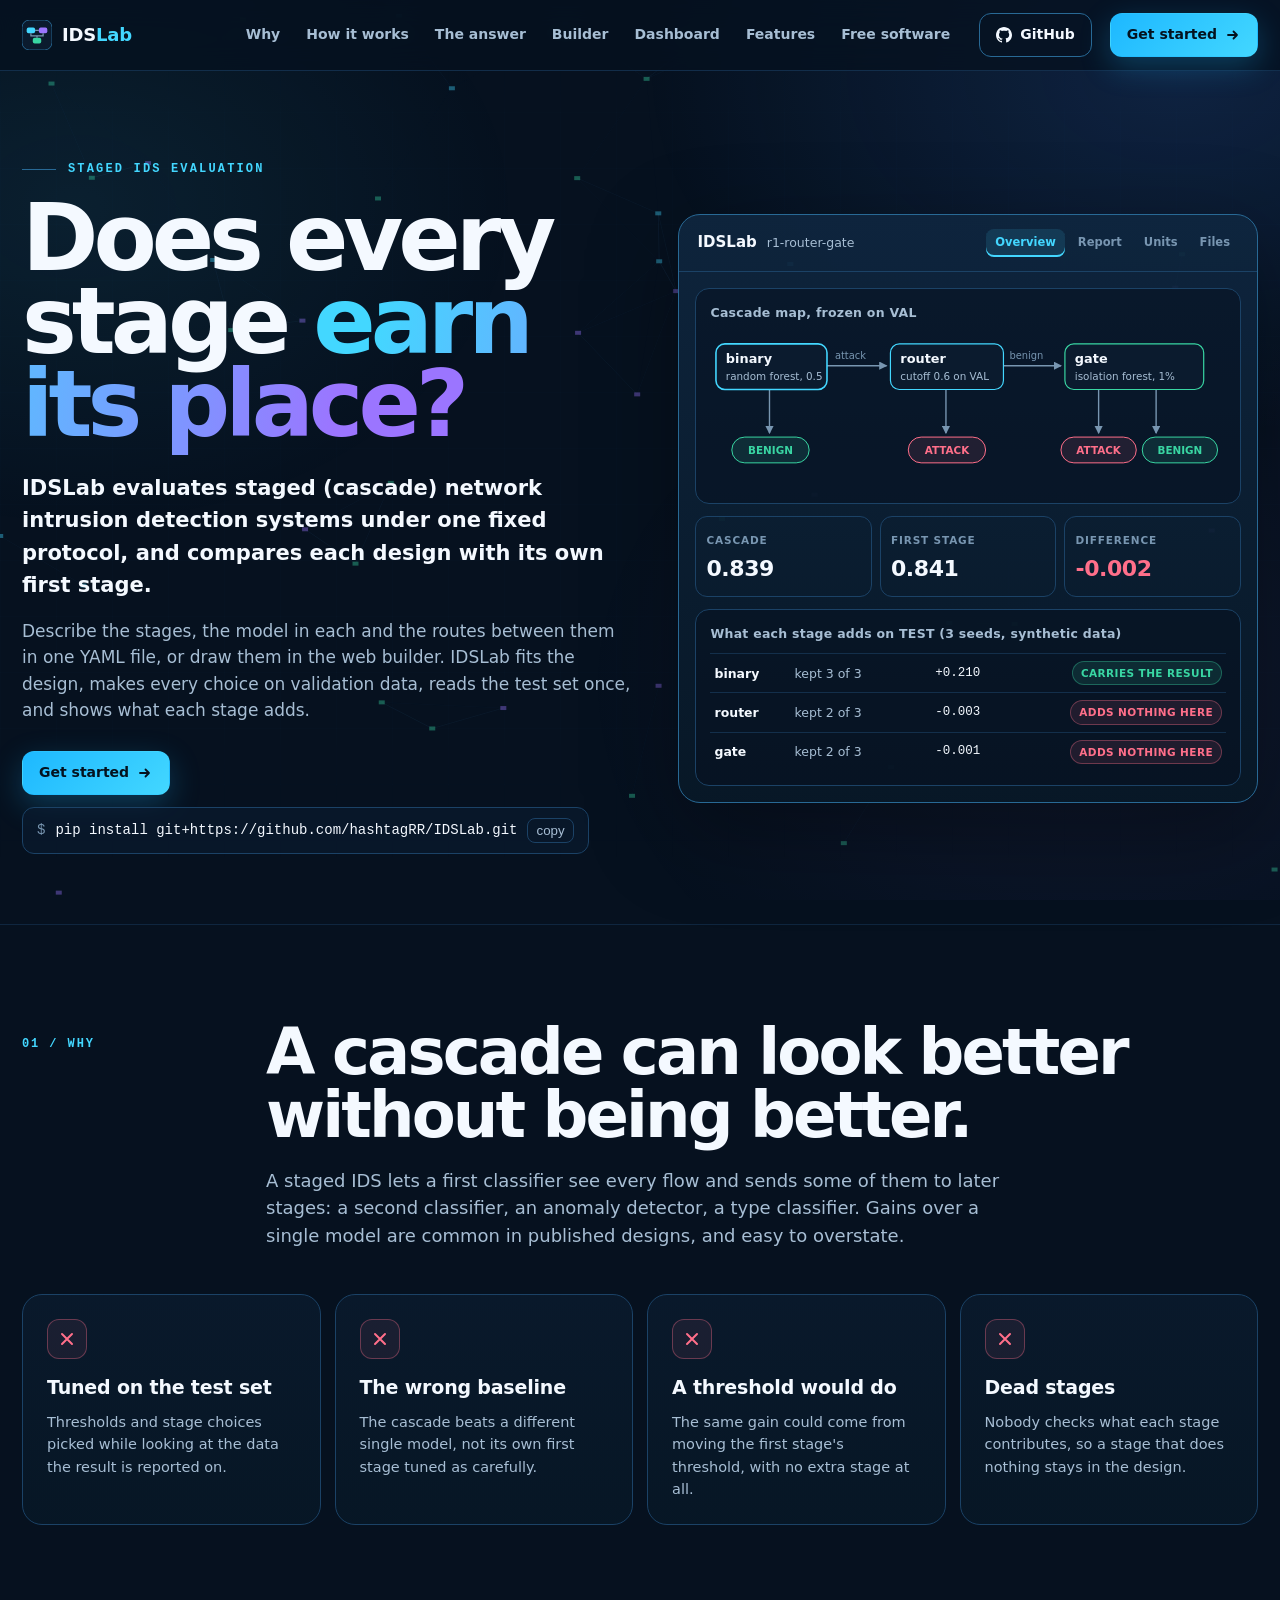
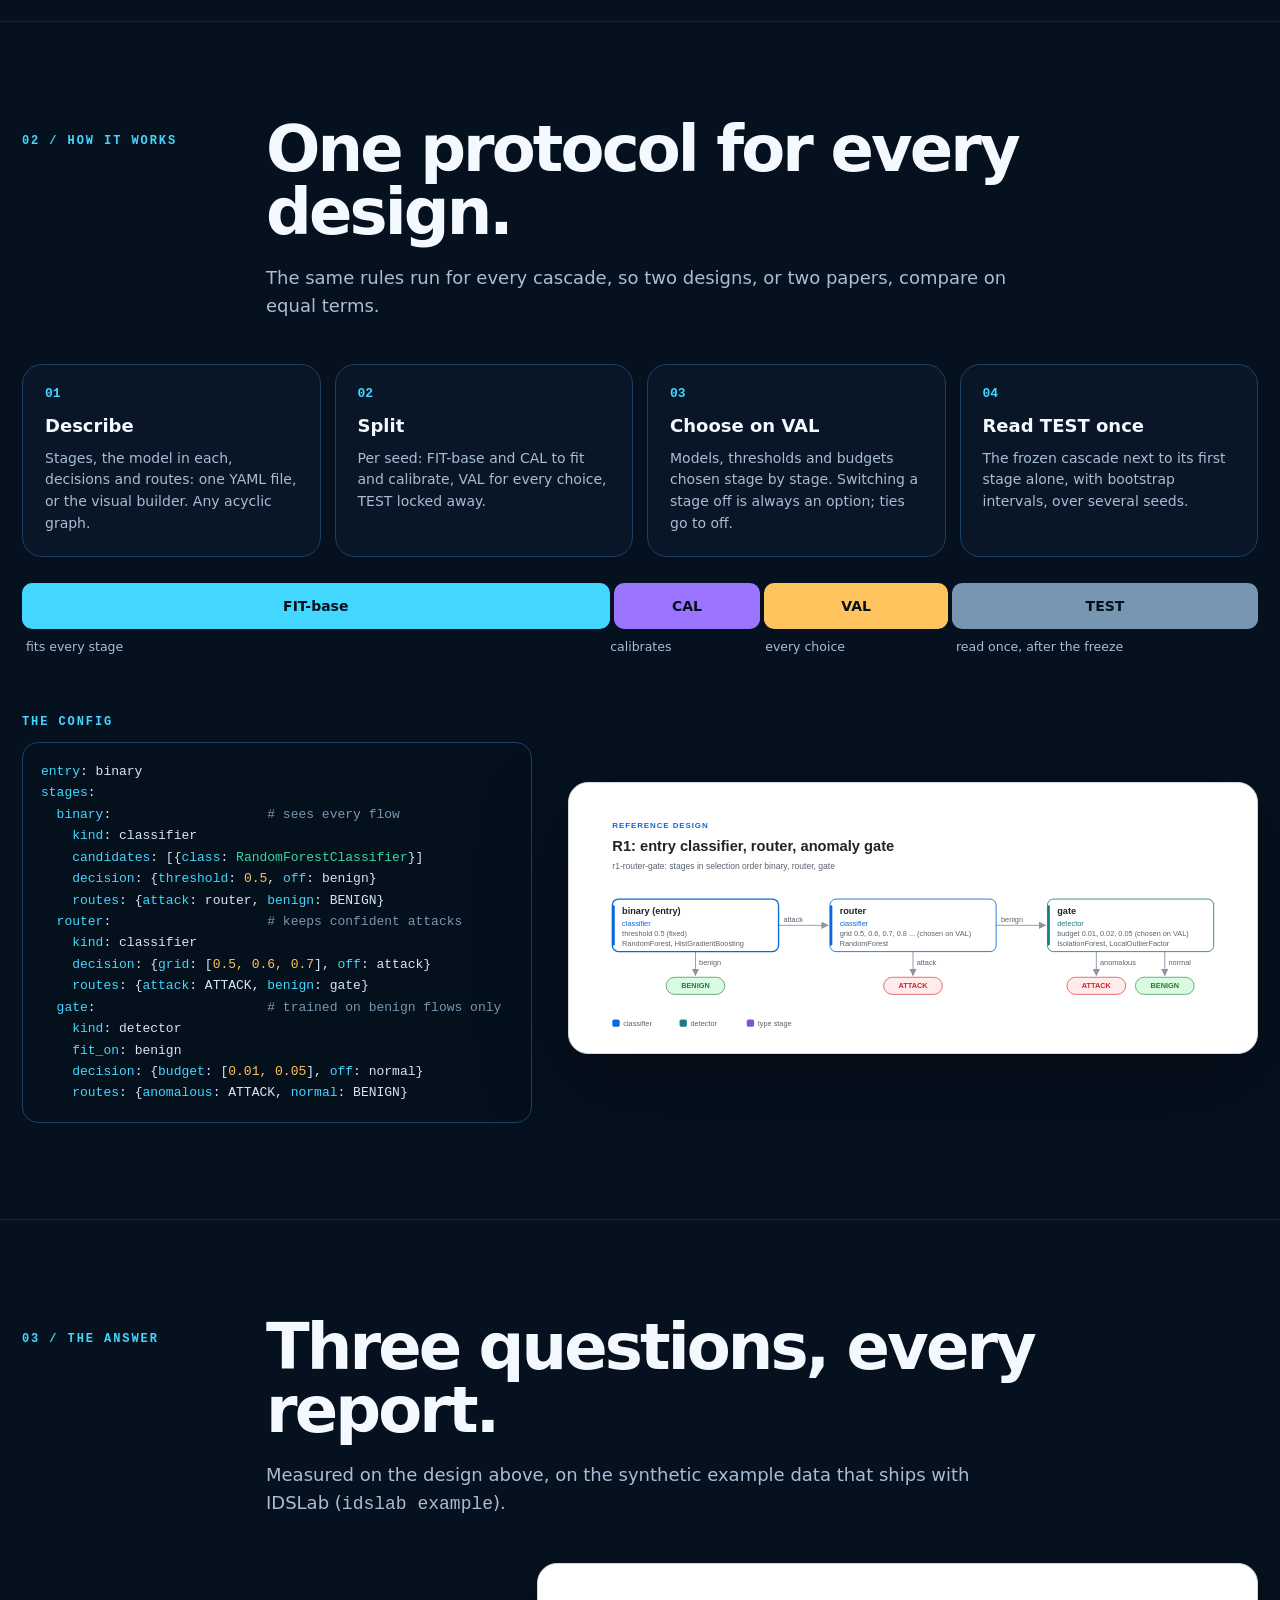
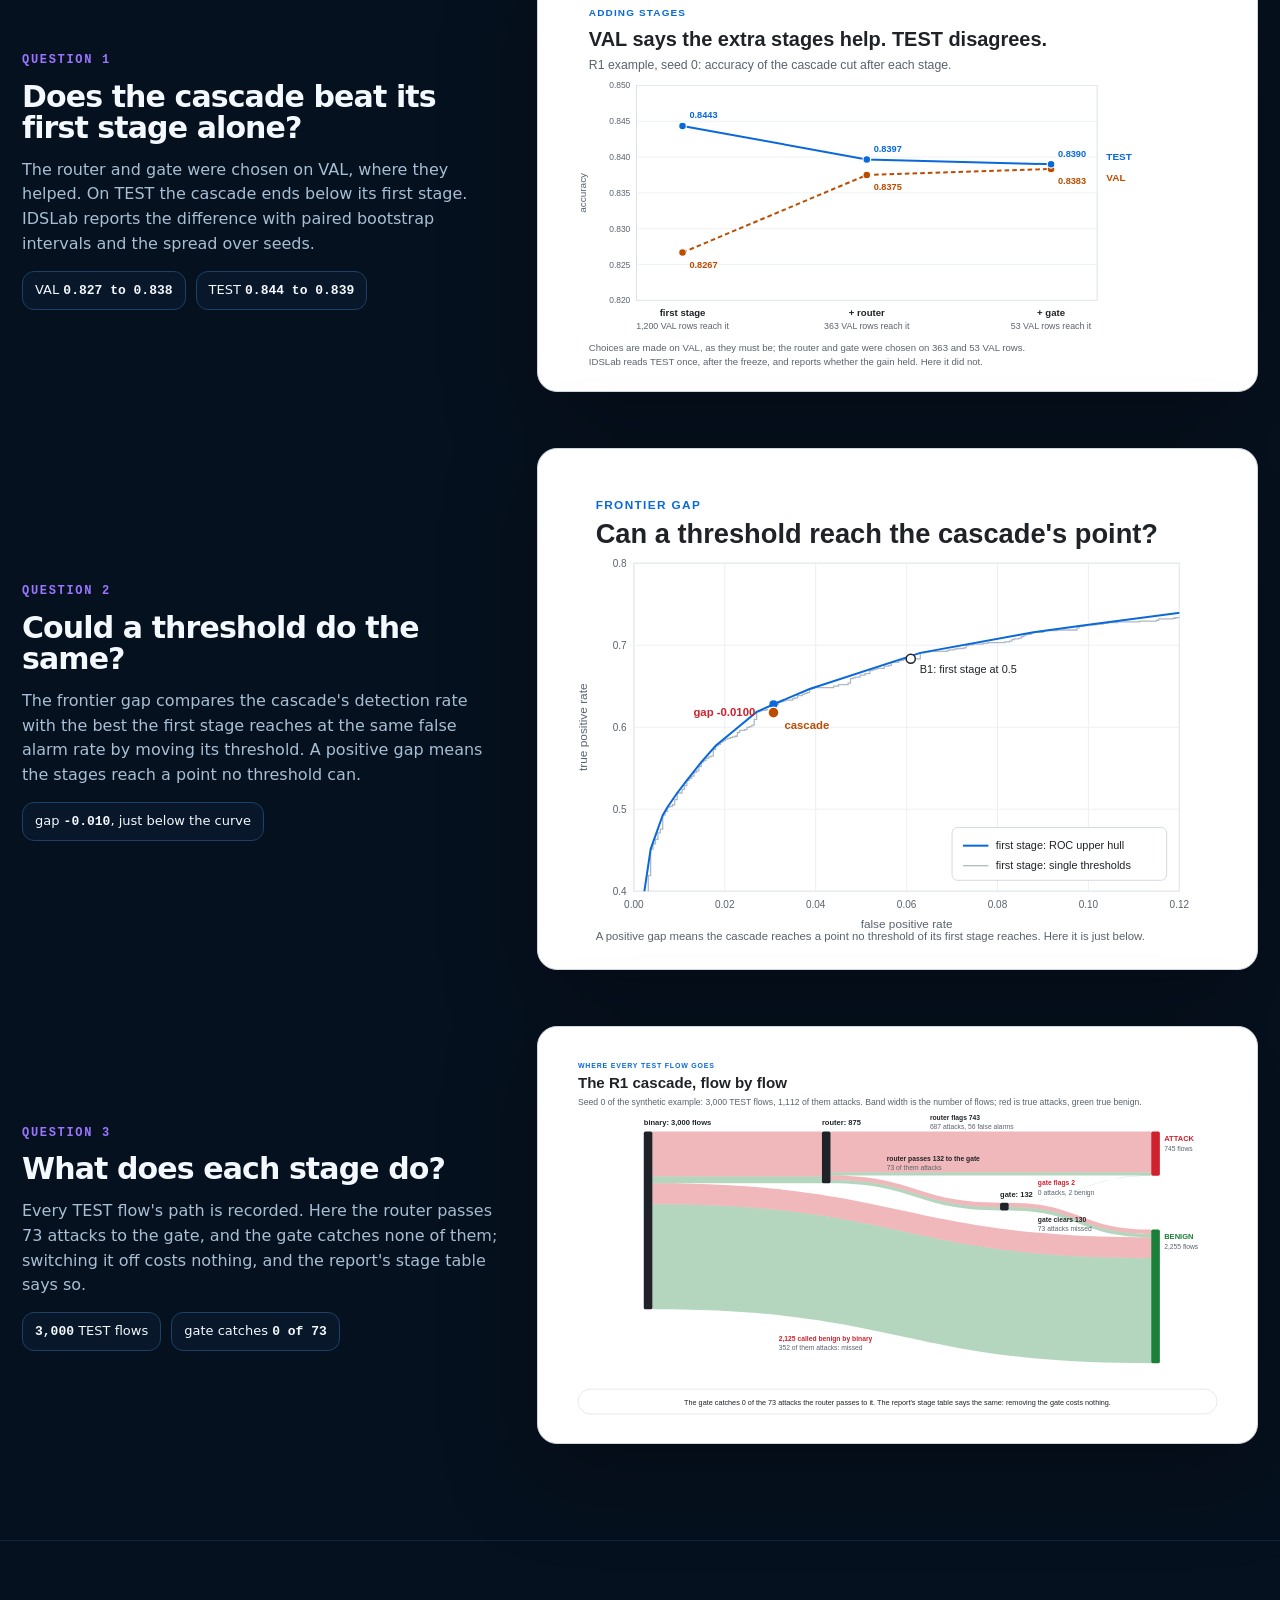
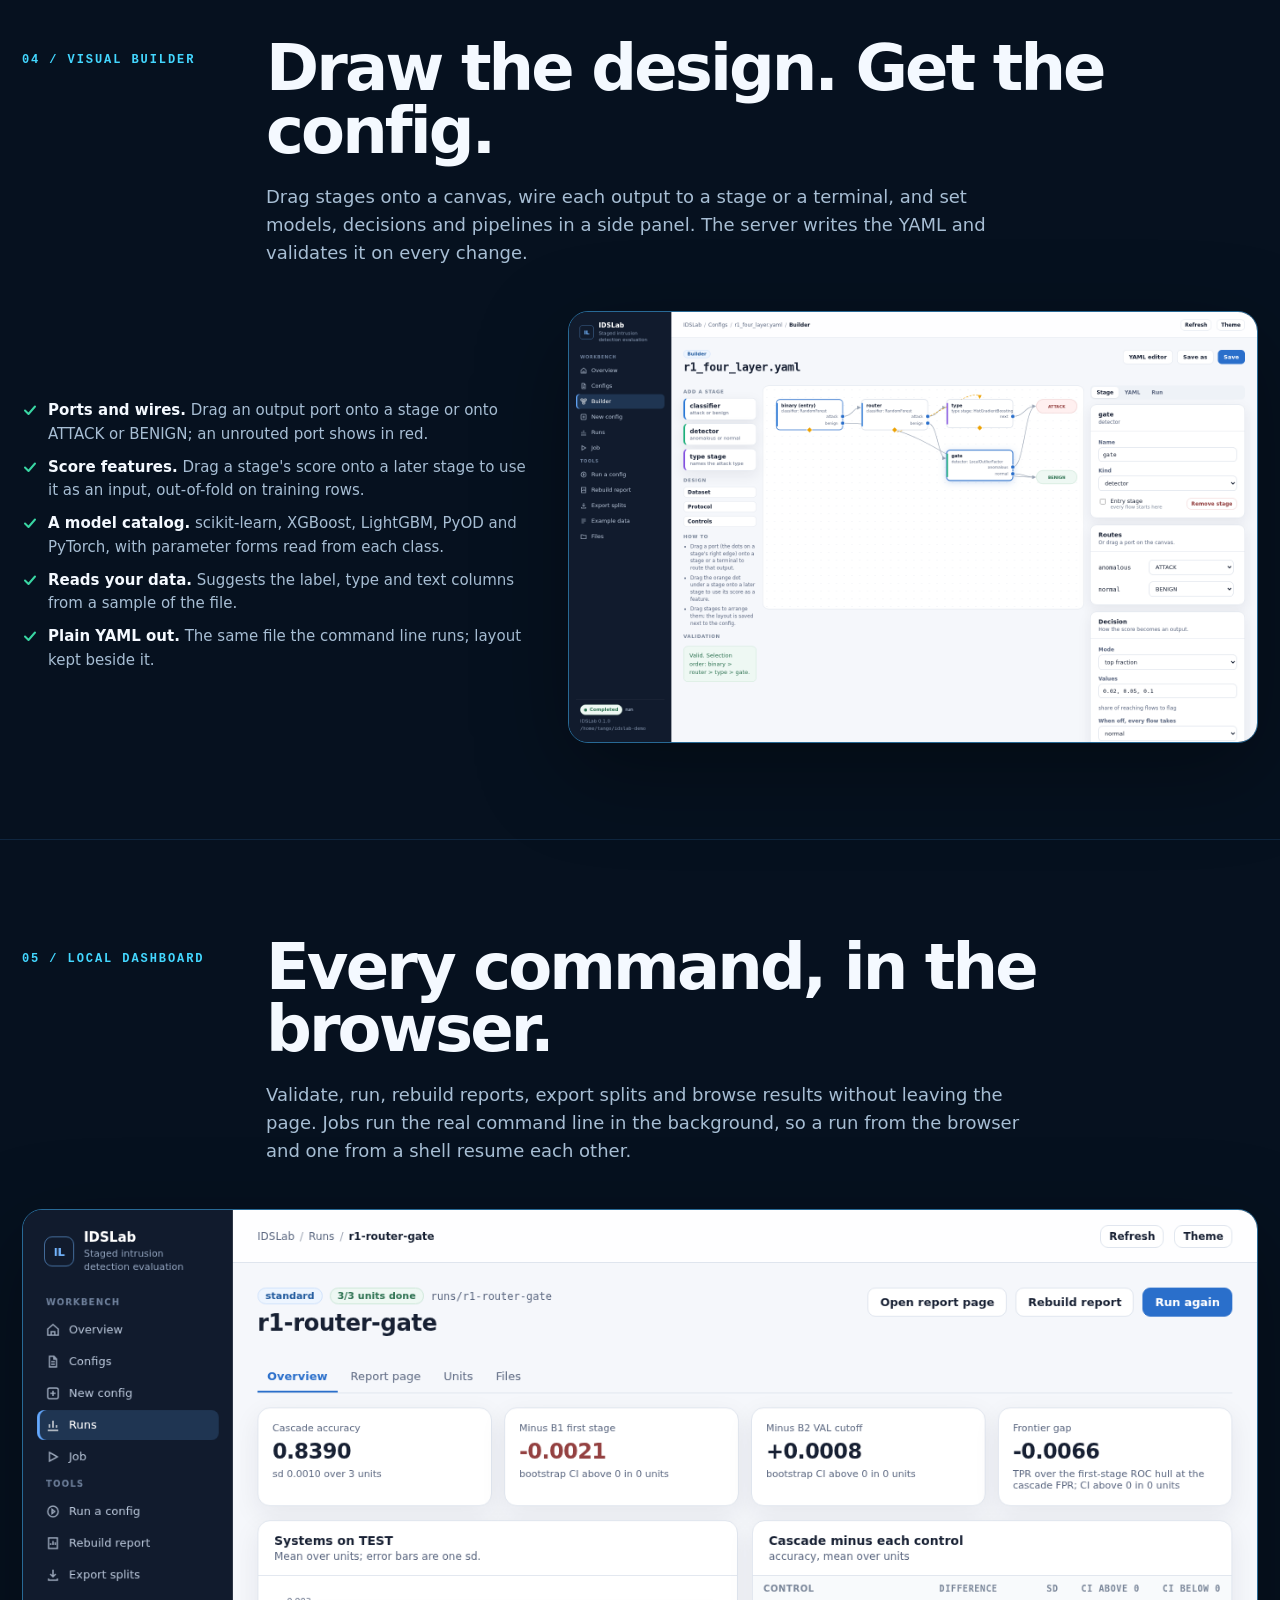
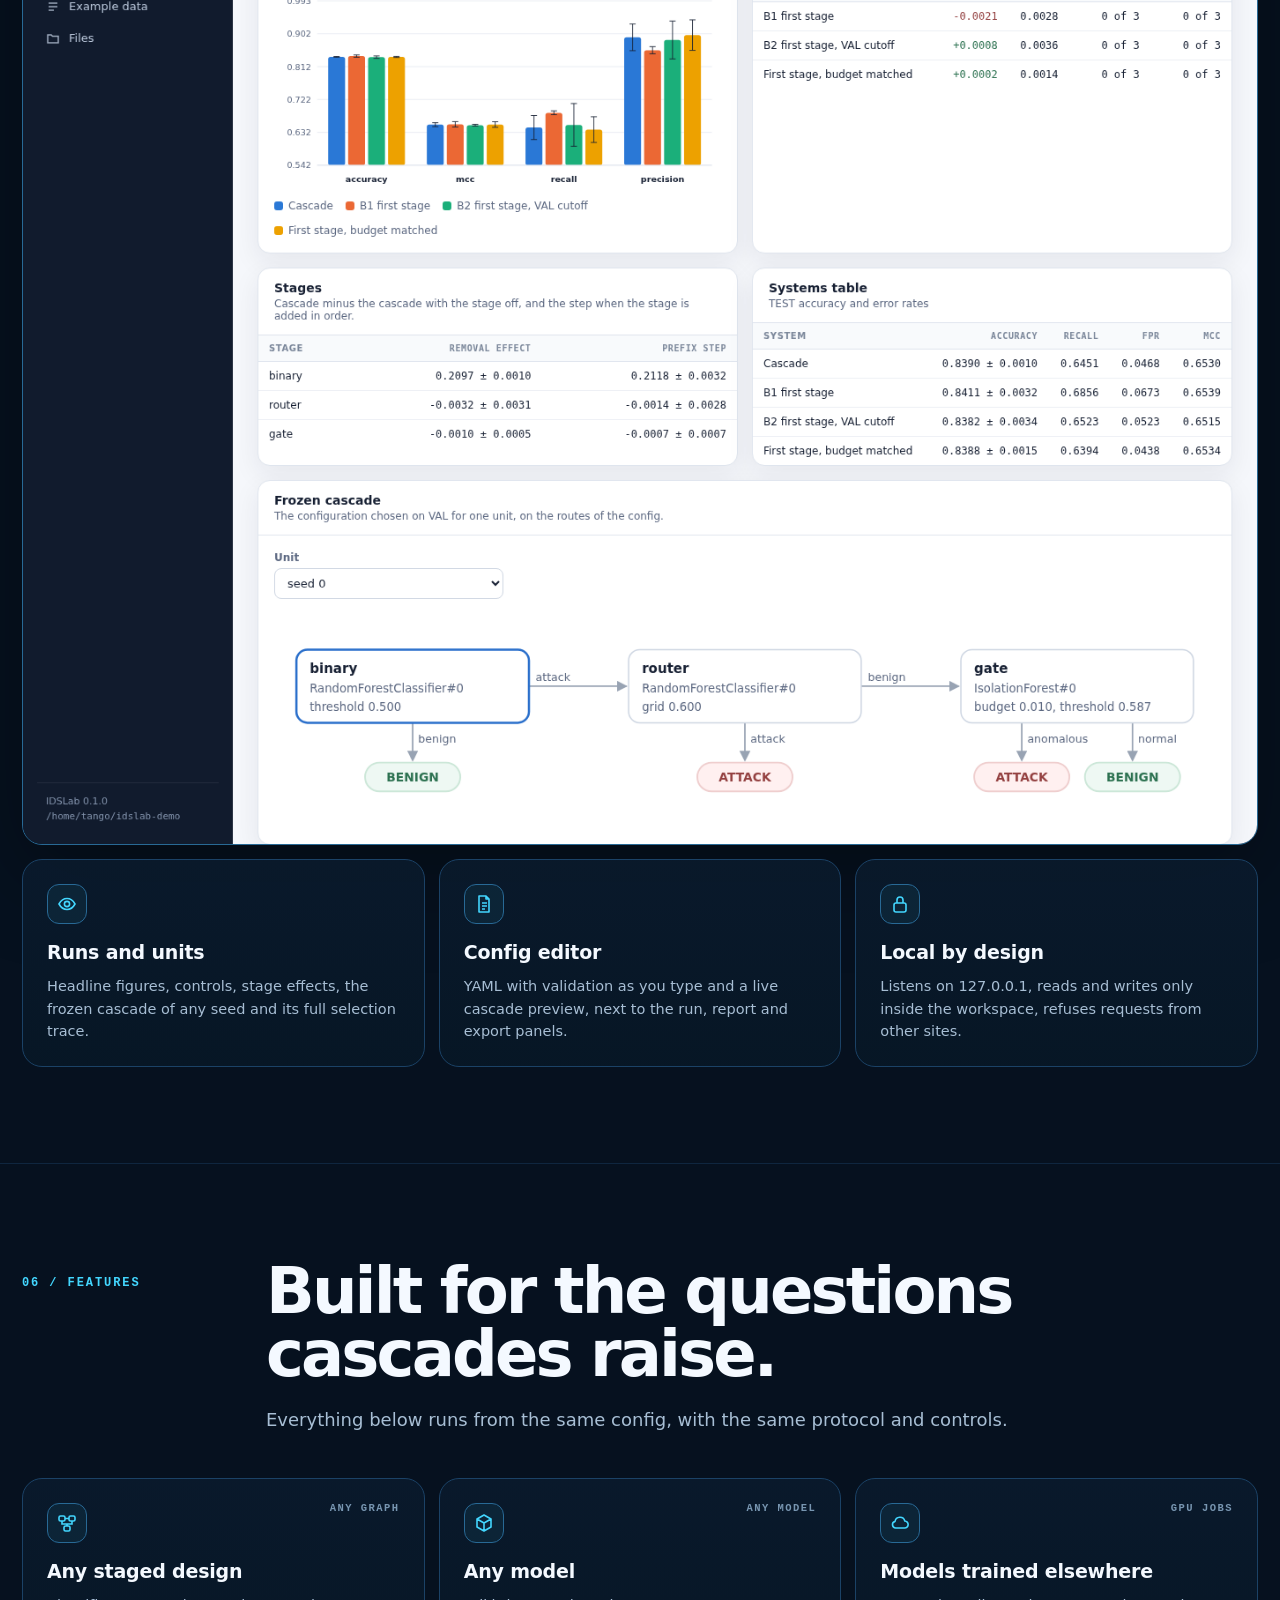
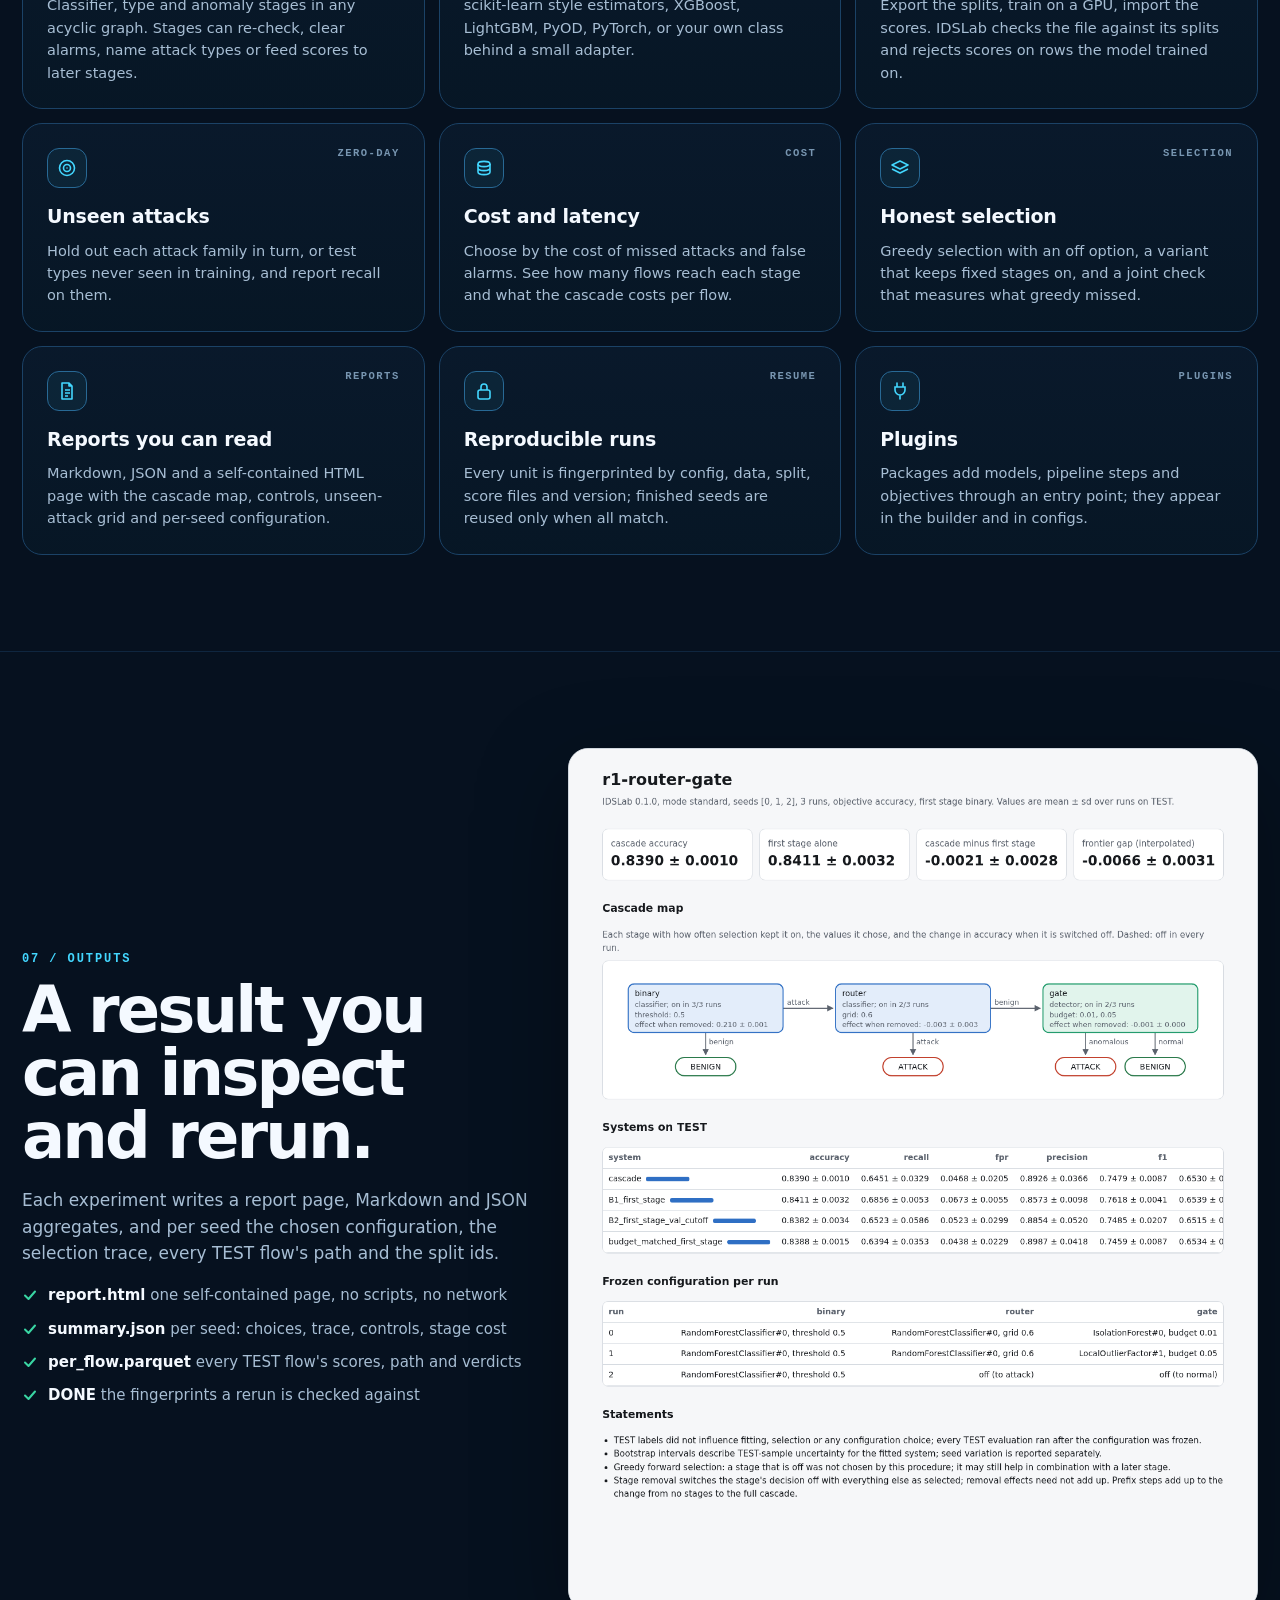
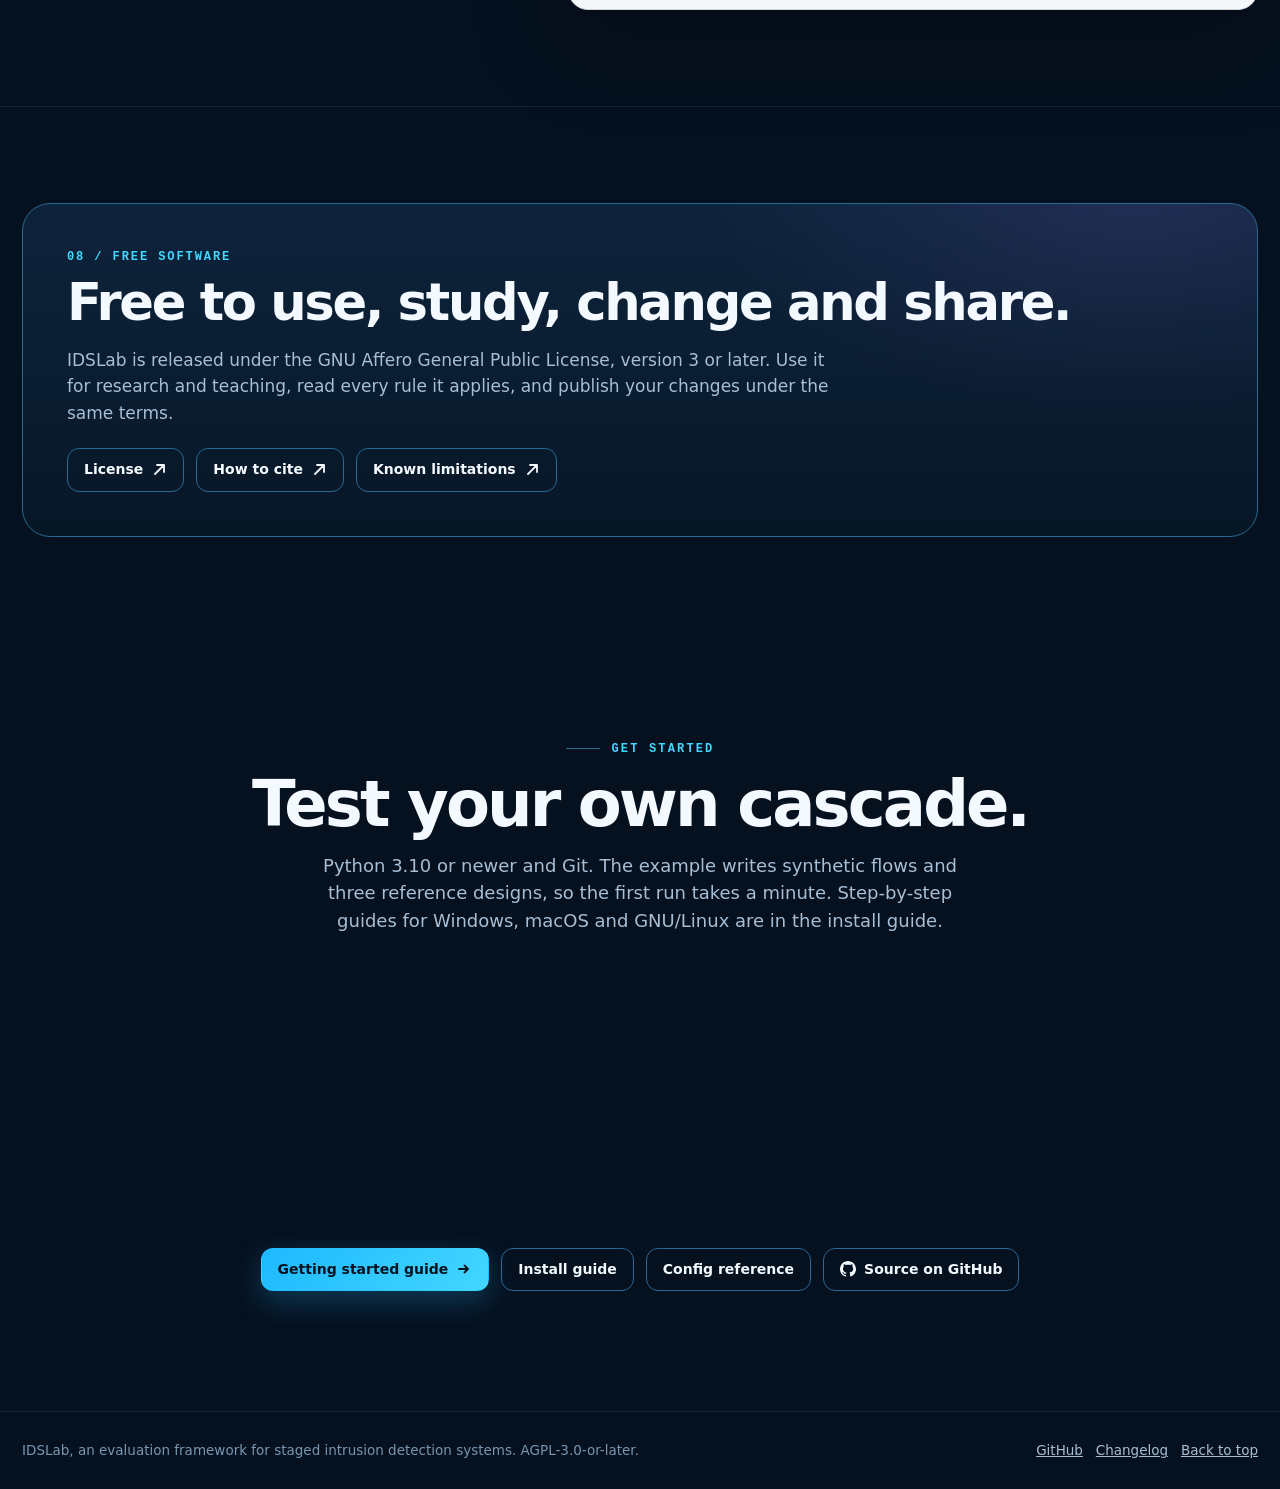
==== docs/index.html @ 83b4e886 "Add project site and step-by-step install guides; fix dashboard on Windows docs/index.html is the Gi" ====
<!doctype html>
<!-- SPDX-License-Identifier: AGPL-3.0-or-later -->
<!-- Copyright (C) 2026 hashtagRR -->
<html lang="en">
<head>
<meta charset="utf-8" />
<meta name="viewport" content="width=device-width,initial-scale=1" />
<meta name="description" content="IDSLab evaluates staged (cascade) intrusion detection systems under one fixed protocol and shows whether every stage earns its place against the first stage alone." />
<meta name="theme-color" content="#06111f" />
<meta property="og:title" content="IDSLab | Staged IDS evaluation" />
<meta property="og:description" content="Describe a cascade IDS in one YAML file. IDSLab fits it, makes every choice on validation data, and reports it on test data next to its own first stage." />
<meta property="og:image" content="https://hashtagRR.github.io/IDSLab/img/idslab-overview.svg" />
<title>IDSLab | Staged IDS Evaluation</title>
<link rel="icon" href="data:image/svg+xml,%3Csvg xmlns='http://www.w3.org/2000/svg' viewBox='0 0 32 32'%3E%3Crect width='32' height='32' rx='8' fill='%2306111f'/%3E%3Crect x='5' y='8' width='9' height='6' rx='2' fill='%2343d7ff'/%3E%3Crect x='18' y='8' width='9' height='6' rx='2' fill='%239b75ff'/%3E%3Crect x='11.5' y='19' width='9' height='6' rx='2' fill='%2339d6a3'/%3E%3C/svg%3E" />
<style>
:root{
  --bg:#06111f;--bg-2:#081827;--panel:#0b1b2e;--panel-2:#0f263f;--panel-3:#102d4b;
  --line:#1b4266;--line-hi:#286995;--text:#f4f9ff;--muted:#a7bed4;--muted-2:#7896b1;
  --cyan:#43d7ff;--cyan-2:#1db8ff;--blue:#4a8cff;--violet:#9b75ff;--green:#39d6a3;--amber:#ffc45e;--red:#ff6f8a;
  --max:1240px;--radius:20px;--shadow:0 28px 90px rgba(0,0,0,.34);
}
*{box-sizing:border-box}
html{scroll-behavior:smooth}
body{margin:0;background:var(--bg);color:var(--text);font-family:Inter,ui-sans-serif,system-ui,-apple-system,BlinkMacSystemFont,"Segoe UI",sans-serif;line-height:1.55;overflow-x:hidden}
a{color:inherit}
::selection{background:rgba(67,215,255,.26)}
:focus-visible{outline:2px solid var(--cyan);outline-offset:3px;border-radius:8px}
.wrap{width:min(var(--max),calc(100% - 44px));margin:auto;position:relative;z-index:2}
.mono{font-family:"SFMono-Regular",Consolas,"Liberation Mono",monospace}
.muted{color:var(--muted)}
svg.i{width:16px;height:16px;vertical-align:-3px}

/* ambient background */
#field{position:fixed;inset:0;width:100%;height:100%;z-index:0;pointer-events:none;opacity:.7}
.glow{position:fixed;inset:0;z-index:0;pointer-events:none;background:
 radial-gradient(760px 520px at 92% 8%,rgba(59,130,246,.16),transparent 70%),
 radial-gradient(660px 480px at 6% 23%,rgba(67,215,255,.08),transparent 67%),
 radial-gradient(720px 540px at 85% 76%,rgba(155,117,255,.07),transparent 70%)}
.gridfade{position:fixed;inset:0;z-index:0;pointer-events:none;opacity:.13;background-image:linear-gradient(rgba(86,150,204,.12) 1px,transparent 1px),linear-gradient(90deg,rgba(86,150,204,.12) 1px,transparent 1px);background-size:56px 56px;mask-image:linear-gradient(to bottom,transparent 0,#000 14%,#000 80%,transparent 100%)}

/* nav */
header{position:sticky;top:0;z-index:50;background:rgba(6,17,31,.78);backdrop-filter:blur(14px);border-bottom:1px solid rgba(27,66,102,.6)}
.nav{display:flex;align-items:center;gap:18px;height:70px}
.logo{display:flex;align-items:center;gap:10px;font-weight:800;font-size:18px;text-decoration:none;letter-spacing:-.01em}
.logo b{color:var(--cyan)}
.links{display:flex;gap:4px;margin-left:auto;flex-wrap:nowrap}
.links a{padding:8px 11px;border-radius:10px;text-decoration:none;color:var(--muted);font-size:14px;font-weight:600}
.links a:hover,.links a.on{color:var(--text);background:rgba(67,215,255,.08)}
.btn{display:inline-flex;align-items:center;gap:8px;padding:10px 16px;border-radius:12px;font-weight:700;font-size:14px;text-decoration:none;border:1px solid var(--line-hi);white-space:nowrap}
.btn:hover{border-color:var(--cyan)}
.btn.primary{background:linear-gradient(135deg,var(--cyan-2),var(--cyan));color:#04121f;border-color:transparent;box-shadow:0 10px 30px rgba(29,184,255,.25)}
.menu{display:none;margin-left:auto;background:none;border:1px solid var(--line-hi);color:var(--text);border-radius:10px;padding:8px 12px;font:inherit;font-weight:700}

/* hero */
.hero{padding:92px 0 70px;display:grid;grid-template-columns:minmax(0,1.05fr) minmax(0,1fr);gap:48px;align-items:center}
.eyebrow{display:flex;align-items:center;gap:12px;font:700 12px/1 "SFMono-Regular",Consolas,monospace;letter-spacing:.18em;color:var(--cyan);text-transform:uppercase}
.eyebrow:before{content:"";width:34px;height:1px;background:var(--line-hi)}
h1{font-size:clamp(46px,7.2vw,104px);line-height:.9;letter-spacing:-.055em;margin:22px 0 26px;font-weight:900}
.grad{background:linear-gradient(100deg,var(--cyan) 10%,var(--violet) 80%);-webkit-background-clip:text;background-clip:text;color:transparent}
.lede{font-size:21px;font-weight:650;max-width:620px;margin:0 0 16px}
.sub{color:var(--muted);font-size:17px;max-width:610px;margin:0 0 28px}
.ctas{display:flex;gap:12px;flex-wrap:wrap;align-items:center}
.install{display:inline-flex;align-items:center;gap:10px;border:1px solid var(--line);background:rgba(11,27,46,.7);border-radius:12px;padding:10px 14px;font-size:14px}
.install span{color:var(--muted-2)}
.copy{background:none;border:1px solid var(--line);color:var(--muted);border-radius:8px;padding:4px 8px;font:600 12px/1 inherit;cursor:pointer}
.copy:hover{color:var(--text);border-color:var(--cyan)}

/* app mock */
.mock{border:1px solid var(--line-hi);border-radius:22px;background:linear-gradient(180deg,rgba(15,38,63,.92),rgba(8,24,39,.94));box-shadow:var(--shadow);overflow:hidden;position:relative}
.mock-top{display:flex;align-items:center;gap:10px;padding:14px 18px;border-bottom:1px solid var(--line)}
.mock-top b{font-size:15px}
.tabs{display:flex;gap:4px;margin-left:auto}
.tabs span{font-size:11.5px;font-weight:700;color:var(--muted-2);padding:5px 9px;border-radius:8px}
.tabs span.on{background:rgba(67,215,255,.12);color:var(--cyan);box-shadow:inset 0 -2px 0 var(--cyan)}
.mock-body{padding:16px;display:grid;gap:12px}
.mbox{border:1px solid var(--line);border-radius:14px;background:rgba(6,17,31,.55);padding:14px}
.mbox h4{margin:0 0 10px;font-size:12.5px;color:var(--muted);font-weight:700;letter-spacing:.02em}
.kpis{display:grid;grid-template-columns:repeat(3,1fr);gap:8px}
.kpi{border:1px solid var(--line);border-radius:12px;padding:10px}
.kpi b{display:block;font-size:22px;letter-spacing:-.02em}
.kpi small{color:var(--muted-2);font-size:10.5px;font-weight:700;letter-spacing:.08em;text-transform:uppercase}
.vt{width:100%;border-collapse:collapse;font-size:12.5px}
.vt td{padding:7px 4px;border-top:1px solid rgba(27,66,102,.6)}
.vt td.n{text-align:right;font-family:"SFMono-Regular",Consolas,monospace}
.pill{display:inline-block;font-size:10.5px;font-weight:800;padding:3px 8px;border-radius:99px;letter-spacing:.04em}
.pill.g{color:var(--green);background:rgba(57,214,163,.12);border:1px solid rgba(57,214,163,.35)}
.pill.r{color:var(--red);background:rgba(255,111,138,.1);border:1px solid rgba(255,111,138,.35)}
.float{position:absolute;font:700 11px/1 "SFMono-Regular",Consolas,monospace;letter-spacing:.12em;color:var(--text);border:1px solid var(--line-hi);background:rgba(6,17,31,.9);padding:9px 12px;border-radius:10px}

/* sections */
.section{padding:96px 0;border-top:1px solid rgba(27,66,102,.45)}
.shead{display:grid;grid-template-columns:220px minmax(0,1fr);gap:24px;margin-bottom:44px}
.num{font:700 12px/1.6 "SFMono-Regular",Consolas,monospace;letter-spacing:.16em;color:var(--cyan);text-transform:uppercase;padding-top:14px}
h2{font-size:clamp(36px,5vw,68px);line-height:.98;letter-spacing:-.045em;margin:0 0 20px;font-weight:900}
.shead p{color:var(--muted);font-size:18px;max-width:760px;margin:0}
.grid{display:grid;gap:14px}
.g2{grid-template-columns:repeat(2,minmax(0,1fr))}
.g3{grid-template-columns:repeat(3,minmax(0,1fr))}
.g4{grid-template-columns:repeat(4,minmax(0,1fr))}
.card{border:1px solid var(--line);border-radius:var(--radius);background:linear-gradient(180deg,rgba(11,27,46,.85),rgba(8,24,39,.85));padding:24px;position:relative}
.card h3{margin:14px 0 8px;font-size:19px;letter-spacing:-.01em}
.card p{margin:0;color:var(--muted);font-size:14.5px}
.ic{width:40px;height:40px;border-radius:12px;display:grid;place-items:center;border:1px solid var(--line-hi);background:rgba(67,215,255,.06);color:var(--cyan)}
.ic svg{width:20px;height:20px}
.tag{position:absolute;top:24px;right:24px;font:700 10.5px/1 "SFMono-Regular",Consolas,monospace;letter-spacing:.14em;color:var(--muted-2)}
.bad .ic{color:var(--red);background:rgba(255,111,138,.07);border-color:rgba(255,111,138,.35)}

/* steps */
.steps{display:grid;grid-template-columns:repeat(4,minmax(0,1fr));gap:14px;counter-reset:s}
.step{border:1px solid var(--line);border-radius:var(--radius);padding:22px;background:rgba(11,27,46,.6)}
.step:before{counter-increment:s;content:counter(s,decimal-leading-zero);font:800 13px/1 "SFMono-Regular",Consolas,monospace;color:var(--cyan);display:block;margin-bottom:12px}
.step h3{margin:0 0 8px;font-size:18px}
.step p{margin:0;color:var(--muted);font-size:14px}
.splitbar{display:flex;gap:4px;margin:26px 0 8px;height:46px}
.splitbar div{border-radius:10px;display:grid;place-items:center;font-weight:800;font-size:14px;color:#04121f}
.splitlab{display:flex;gap:4px;font-size:12.5px;color:var(--muted)}
.splitlab div{padding:0 4px}

/* figures */
.plate{border-radius:var(--radius);background:#fff;padding:14px;box-shadow:var(--shadow);border:1px solid #d0d7de}
.plate img{display:block;width:100%;height:auto;border-radius:10px}
.shot{border-radius:var(--radius);border:1px solid var(--line-hi);overflow:hidden;box-shadow:var(--shadow);background:var(--panel)}
.shot img{display:block;width:100%;height:auto}
.qa{display:grid;grid-template-columns:minmax(0,.8fr) minmax(0,1.2fr);gap:34px;align-items:center;margin-bottom:56px}
.qa:last-child{margin-bottom:0}
.qa h3{font-size:30px;line-height:1.05;letter-spacing:-.03em;margin:10px 0 14px}
.qa p{color:var(--muted);font-size:16px;margin:0 0 12px}
.qa .k{font:700 12px/1 "SFMono-Regular",Consolas,monospace;letter-spacing:.14em;color:var(--violet)}
.facts{display:flex;gap:10px;flex-wrap:wrap;margin-top:14px}
.fact{border:1px solid var(--line);border-radius:12px;padding:8px 12px;font-size:13px;background:rgba(11,27,46,.7)}
.fact b{font-family:"SFMono-Regular",Consolas,monospace}
.split2{display:grid;grid-template-columns:minmax(0,.85fr) minmax(0,1.15fr);gap:36px;align-items:center}
ul.ticks{list-style:none;padding:0;margin:18px 0 0;display:grid;gap:10px}
ul.ticks li{display:flex;gap:10px;color:var(--muted);font-size:15px}
ul.ticks li svg{flex:none;color:var(--green);margin-top:3px}
ul.ticks b{color:var(--text)}

/* code */
pre.code{margin:0;background:#04101c;border:1px solid var(--line);border-radius:16px;padding:18px;overflow:auto;font:13px/1.65 "SFMono-Regular",Consolas,monospace;color:#d6e6f5}
.k1{color:var(--cyan)}.k2{color:var(--amber)}.k3{color:var(--muted-2)}.k4{color:var(--green)}

/* license and cta */
.free{border:1px solid var(--line-hi);border-radius:28px;padding:44px;background:radial-gradient(600px 300px at 90% 0,rgba(155,117,255,.13),transparent 70%),linear-gradient(180deg,rgba(15,38,63,.9),rgba(8,24,39,.9))}
.free h2{font-size:clamp(32px,4vw,52px)}
.cta{text-align:center;padding:110px 0 120px}
.cta h2{margin-bottom:16px}
.cta p{color:var(--muted);font-size:18px;margin:0 auto 30px;max-width:640px}
.cta pre.code{max-width:760px;margin:0 auto 30px;text-align:left}
footer{border-top:1px solid rgba(27,66,102,.5);padding:28px 0;color:var(--muted-2);font-size:13.5px;position:relative;z-index:2}
footer .wrap{display:flex;gap:18px;flex-wrap:wrap;justify-content:space-between}
footer a{color:var(--muted)}

[data-reveal]{opacity:0;transform:translateY(18px);transition:opacity .7s ease,transform .7s ease}
[data-reveal].in{opacity:1;transform:none}
@media(max-width:1100px){.links{display:none}.menu{display:inline-flex}.links.open{display:flex;position:absolute;top:70px;left:0;right:0;flex-direction:column;background:rgba(6,17,31,.97);padding:12px 22px;border-bottom:1px solid var(--line)}
 .hero{grid-template-columns:minmax(0,1fr)}.g4{grid-template-columns:repeat(2,minmax(0,1fr))}.steps{grid-template-columns:repeat(2,minmax(0,1fr))}.qa,.split2{grid-template-columns:minmax(0,1fr)}}
@media(max-width:720px){.shead{grid-template-columns:minmax(0,1fr);gap:6px}.g2,.g3,.g4,.steps{grid-template-columns:minmax(0,1fr)}.nav .btn.primary,.mock .tabs{display:none}.splitlab{font-size:11px}.hero{padding-top:54px}.section{padding:70px 0}.nav .btn.gh{display:none}.free{padding:28px}.kpis{grid-template-columns:repeat(3,minmax(0,1fr))}}
@media(prefers-reduced-motion:reduce){html{scroll-behavior:auto}*,*:before,*:after{animation:none!important;transition:none!important}[data-reveal]{opacity:1;transform:none}#field{display:none}}
</style>
</head>
<body id="top">
<canvas id="field" aria-hidden="true"></canvas><div class="glow" aria-hidden="true"></div><div class="gridfade" aria-hidden="true"></div>

<svg width="0" height="0" style="position:absolute" aria-hidden="true">
  <symbol id="i-arrow" viewBox="0 0 16 16"><path d="M3 8h9M8.5 4.5 12 8l-3.5 3.5" fill="none" stroke="currentColor" stroke-width="1.8" stroke-linecap="round" stroke-linejoin="round"/></symbol>
  <symbol id="i-out" viewBox="0 0 16 16"><path d="M6 3h7v7M13 3 4 12" fill="none" stroke="currentColor" stroke-width="1.8" stroke-linecap="round" stroke-linejoin="round"/></symbol>
  <symbol id="i-check" viewBox="0 0 16 16"><path d="M3 8.5 6.5 12 13 4.5" fill="none" stroke="currentColor" stroke-width="2" stroke-linecap="round" stroke-linejoin="round"/></symbol>
  <symbol id="i-x" viewBox="0 0 20 20"><path d="M5 5l10 10M15 5 5 15" fill="none" stroke="currentColor" stroke-width="2" stroke-linecap="round"/></symbol>
  <symbol id="i-graph" viewBox="0 0 20 20"><rect x="2" y="3" width="6" height="5" rx="1.5" fill="none" stroke="currentColor" stroke-width="1.6"/><rect x="12" y="3" width="6" height="5" rx="1.5" fill="none" stroke="currentColor" stroke-width="1.6"/><rect x="7" y="13" width="6" height="5" rx="1.5" fill="none" stroke="currentColor" stroke-width="1.6"/><path d="M8 5.5h4M5 8v3h5v2M15 8v3h-5" fill="none" stroke="currentColor" stroke-width="1.6"/></symbol>
  <symbol id="i-cube" viewBox="0 0 20 20"><path d="M10 2 17 6v8l-7 4-7-4V6z M3 6l7 4 7-4 M10 10v8" fill="none" stroke="currentColor" stroke-width="1.6" stroke-linejoin="round"/></symbol>
  <symbol id="i-lock" viewBox="0 0 20 20"><rect x="4" y="9" width="12" height="9" rx="2" fill="none" stroke="currentColor" stroke-width="1.6"/><path d="M7 9V6a3 3 0 0 1 6 0v3" fill="none" stroke="currentColor" stroke-width="1.6"/></symbol>
  <symbol id="i-target" viewBox="0 0 20 20"><circle cx="10" cy="10" r="7.5" fill="none" stroke="currentColor" stroke-width="1.6"/><circle cx="10" cy="10" r="3.5" fill="none" stroke="currentColor" stroke-width="1.6"/><circle cx="10" cy="10" r=".8" fill="currentColor"/></symbol>
  <symbol id="i-eye" viewBox="0 0 20 20"><path d="M2 10s3-5.5 8-5.5S18 10 18 10s-3 5.5-8 5.5S2 10 2 10z" fill="none" stroke="currentColor" stroke-width="1.6"/><circle cx="10" cy="10" r="2.6" fill="none" stroke="currentColor" stroke-width="1.6"/></symbol>
  <symbol id="i-coin" viewBox="0 0 20 20"><ellipse cx="10" cy="6" rx="6" ry="2.6" fill="none" stroke="currentColor" stroke-width="1.6"/><path d="M4 6v8c0 1.4 2.7 2.6 6 2.6s6-1.2 6-2.6V6M4 10c0 1.4 2.7 2.6 6 2.6s6-1.2 6-2.6" fill="none" stroke="currentColor" stroke-width="1.6"/></symbol>
  <symbol id="i-plug" viewBox="0 0 20 20"><path d="M7 2v4M13 2v4M5 6h10v3a5 5 0 0 1-10 0zM10 14v4" fill="none" stroke="currentColor" stroke-width="1.6" stroke-linecap="round"/></symbol>
  <symbol id="i-doc" viewBox="0 0 20 20"><path d="M5 2h7l3 3v13H5z M12 2v3h3 M8 9h5M8 12h5M8 15h3" fill="none" stroke="currentColor" stroke-width="1.6" stroke-linejoin="round"/></symbol>
  <symbol id="i-cloud" viewBox="0 0 20 20"><path d="M6 15h8.5a3.5 3.5 0 0 0 .3-7A5 5 0 0 0 5 8.5 3.3 3.3 0 0 0 6 15z" fill="none" stroke="currentColor" stroke-width="1.6" stroke-linejoin="round"/></symbol>
  <symbol id="i-layers" viewBox="0 0 20 20"><path d="m10 3 8 4-8 4-8-4zM2 11l8 4 8-4" fill="none" stroke="currentColor" stroke-width="1.6" stroke-linejoin="round"/></symbol>
  <symbol id="i-gh" viewBox="0 0 16 16"><path fill="currentColor" d="M8 0C3.6 0 0 3.6 0 8c0 3.5 2.3 6.5 5.5 7.6.4.1.5-.2.5-.4v-1.4c-2.2.5-2.7-1-2.7-1-.4-.9-.9-1.2-.9-1.2-.7-.5.1-.5.1-.5.8.1 1.2.8 1.2.8.7 1.3 1.9.9 2.4.7.1-.5.3-.9.5-1.1-1.8-.2-3.6-.9-3.6-4 0-.9.3-1.6.8-2.1-.1-.2-.4-1 .1-2.1 0 0 .7-.2 2.2.8.6-.2 1.3-.3 2-.3s1.4.1 2 .3c1.5-1 2.2-.8 2.2-.8.4 1.1.2 1.9.1 2.1.5.6.8 1.3.8 2.1 0 3.1-1.9 3.7-3.7 3.9.3.3.6.8.6 1.5v2.2c0 .2.1.5.6.4C13.7 14.5 16 11.5 16 8c0-4.4-3.6-8-8-8z"/></symbol>
</svg>

<header>
  <div class="wrap nav">
    <a class="logo" href="#top" aria-label="IDSLab home">
      <svg width="30" height="30" viewBox="0 0 32 32" aria-hidden="true"><rect width="32" height="32" rx="8" fill="#0b1b2e" stroke="#286995"/><rect x="5" y="8" width="9" height="6" rx="2" fill="#43d7ff"/><rect x="18" y="8" width="9" height="6" rx="2" fill="#9b75ff"/><rect x="11.5" y="19" width="9" height="6" rx="2" fill="#39d6a3"/><path d="M14 11h4M9.5 14v3h6.5v2M22.5 14v3H16" stroke="#7896b1" stroke-width="1.3" fill="none"/></svg>
      <span>IDS<b>Lab</b></span>
    </a>
    <nav class="links" id="links" aria-label="Sections">
      <a href="#why">Why</a><a href="#how">How it works</a><a href="#answer">The answer</a><a href="#builder">Builder</a>
      <a href="#dashboard">Dashboard</a><a href="#features">Features</a><a href="#license">Free software</a>
    </nav>
    <button class="menu" id="menu" aria-expanded="false" aria-controls="links">Menu</button>
    <a class="btn gh" href="https://github.com/hashtagRR/IDSLab"><svg class="i"><use href="#i-gh"/></svg>GitHub</a>
    <a class="btn primary" href="#start">Get started <svg class="i"><use href="#i-arrow"/></svg></a>
  </div>
</header>

<main>
<section class="wrap hero">
  <div data-reveal>
    <div class="eyebrow">Staged IDS evaluation</div>
    <h1>Does every stage <span class="grad">earn its place?</span></h1>
    <p class="lede">IDSLab evaluates staged (cascade) network intrusion detection systems under one fixed protocol, and compares each design with its own first stage.</p>
    <p class="sub">Describe the stages, the model in each and the routes between them in one YAML file, or draw them in the web builder. IDSLab fits the design, makes every choice on validation data, reads the test set once, and shows what each stage adds.</p>
    <div class="ctas">
      <a class="btn primary" href="#start">Get started <svg class="i"><use href="#i-arrow"/></svg></a>
      <span class="install mono"><span>$</span> pip install git+https://github.com/hashtagRR/IDSLab.git <button class="copy" data-copy="pip install git+https://github.com/hashtagRR/IDSLab.git" type="button">copy</button></span>
    </div>
  </div>
  <div class="mock" data-reveal aria-label="An IDSLab result, shown as an app panel">
    <div class="mock-top"><b>IDSLab</b><span class="muted" style="font-size:12.5px">r1-router-gate</span>
      <div class="tabs"><span class="on">Overview</span><span>Report</span><span>Units</span><span>Files</span></div></div>
    <div class="mock-body">
      <div class="mbox">
        <h4>Cascade map, frozen on VAL</h4>
        <svg viewBox="0 0 520 150" width="100%" role="img" aria-label="binary routes attacks to router; router routes attacks to ATTACK and the rest to gate; gate routes anomalous flows to ATTACK and normal ones to BENIGN">
          <defs><marker id="ma" viewBox="0 0 8 8" refX="7" refY="4" markerWidth="6" markerHeight="6" orient="auto"><path d="M0,0 L8,4 L0,8z" fill="#7896b1"/></marker></defs>
          <g fill="none" stroke="#7896b1" stroke-width="1.4">
            <path d="M118 34 C150 34 150 34 178 34" marker-end="url(#ma)"/><path d="M296 34 C326 34 326 34 354 34" marker-end="url(#ma)"/>
            <path d="M60 58 V102" marker-end="url(#ma)"/><path d="M238 58 V102" marker-end="url(#ma)"/>
            <path d="M392 58 V102" marker-end="url(#ma)"/><path d="M450 58 V102" marker-end="url(#ma)"/>
          </g>
          <g font-family="ui-sans-serif,system-ui,sans-serif">
            <rect x="6" y="12" width="112" height="46" rx="9" fill="#0b1b2e" stroke="#43d7ff" stroke-width="1.6"/><text x="16" y="31" fill="#f4f9ff" font-size="13" font-weight="700">binary</text><text x="16" y="48" fill="#a7bed4" font-size="10.5">random forest, 0.5</text>
            <rect x="182" y="12" width="114" height="46" rx="9" fill="#0b1b2e" stroke="#43d7ff" stroke-width="1.2"/><text x="192" y="31" fill="#f4f9ff" font-size="13" font-weight="700">router</text><text x="192" y="48" fill="#a7bed4" font-size="10.5">cutoff 0.6 on VAL</text>
            <rect x="358" y="12" width="140" height="46" rx="9" fill="#0b1b2e" stroke="#39d6a3" stroke-width="1.2"/><text x="368" y="31" fill="#f4f9ff" font-size="13" font-weight="700">gate</text><text x="368" y="48" fill="#a7bed4" font-size="10.5">isolation forest, 1%</text>
            <text x="126" y="27" fill="#7896b1" font-size="10">attack</text><text x="302" y="27" fill="#7896b1" font-size="10">benign</text>
            <rect x="22" y="106" width="78" height="26" rx="13" fill="rgba(57,214,163,.12)" stroke="#39d6a3"/><text x="61" y="123" fill="#39d6a3" font-size="10.5" font-weight="800" text-anchor="middle">BENIGN</text>
            <rect x="200" y="106" width="78" height="26" rx="13" fill="rgba(255,111,138,.1)" stroke="#ff6f8a"/><text x="239" y="123" fill="#ff6f8a" font-size="10.5" font-weight="800" text-anchor="middle">ATTACK</text>
            <rect x="354" y="106" width="76" height="26" rx="13" fill="rgba(255,111,138,.1)" stroke="#ff6f8a"/><text x="392" y="123" fill="#ff6f8a" font-size="10.5" font-weight="800" text-anchor="middle">ATTACK</text>
            <rect x="436" y="106" width="76" height="26" rx="13" fill="rgba(57,214,163,.12)" stroke="#39d6a3"/><text x="474" y="123" fill="#39d6a3" font-size="10.5" font-weight="800" text-anchor="middle">BENIGN</text>
          </g>
        </svg>
      </div>
      <div class="kpis">
        <div class="kpi"><small>Cascade</small><b>0.839</b></div>
        <div class="kpi"><small>First stage</small><b>0.841</b></div>
        <div class="kpi"><small>Difference</small><b style="color:var(--red)">-0.002</b></div>
      </div>
      <div class="mbox">
        <h4>What each stage adds on TEST (3 seeds, synthetic data)</h4>
        <table class="vt">
          <tr><td><b>binary</b></td><td class="muted">kept 3 of 3</td><td class="n">+0.210</td><td style="text-align:right"><span class="pill g">CARRIES THE RESULT</span></td></tr>
          <tr><td><b>router</b></td><td class="muted">kept 2 of 3</td><td class="n">-0.003</td><td style="text-align:right"><span class="pill r">ADDS NOTHING HERE</span></td></tr>
          <tr><td><b>gate</b></td><td class="muted">kept 2 of 3</td><td class="n">-0.001</td><td style="text-align:right"><span class="pill r">ADDS NOTHING HERE</span></td></tr>
        </table>
      </div>
    </div>
  </div>
</section>

<section class="section" id="why">
  <div class="wrap">
    <div class="shead" data-reveal><div class="num">01 / Why</div><div>
      <h2>A cascade can look better without being better.</h2>
      <p>A staged IDS lets a first classifier see every flow and sends some of them to later stages: a second classifier, an anomaly detector, a type classifier. Gains over a single model are common in published designs, and easy to overstate.</p></div></div>
    <div class="grid g4">
      <div class="card bad" data-reveal><div class="ic"><svg><use href="#i-x"/></svg></div><h3>Tuned on the test set</h3><p>Thresholds and stage choices picked while looking at the data the result is reported on.</p></div>
      <div class="card bad" data-reveal><div class="ic"><svg><use href="#i-x"/></svg></div><h3>The wrong baseline</h3><p>The cascade beats a different single model, not its own first stage tuned as carefully.</p></div>
      <div class="card bad" data-reveal><div class="ic"><svg><use href="#i-x"/></svg></div><h3>A threshold would do</h3><p>The same gain could come from moving the first stage's threshold, with no extra stage at all.</p></div>
      <div class="card bad" data-reveal><div class="ic"><svg><use href="#i-x"/></svg></div><h3>Dead stages</h3><p>Nobody checks what each stage contributes, so a stage that does nothing stays in the design.</p></div>
    </div>
  </div>
</section>

<section class="section" id="how">
  <div class="wrap">
    <div class="shead" data-reveal><div class="num">02 / How it works</div><div>
      <h2>One protocol for every design.</h2>
      <p>The same rules run for every cascade, so two designs, or two papers, compare on equal terms.</p></div></div>
    <div class="steps">
      <div class="step" data-reveal><h3>Describe</h3><p>Stages, the model in each, decisions and routes: one YAML file, or the visual builder. Any acyclic graph.</p></div>
      <div class="step" data-reveal><h3>Split</h3><p>Per seed: FIT-base and CAL to fit and calibrate, VAL for every choice, TEST locked away.</p></div>
      <div class="step" data-reveal><h3>Choose on VAL</h3><p>Models, thresholds and budgets chosen stage by stage. Switching a stage off is always an option; ties go to off.</p></div>
      <div class="step" data-reveal><h3>Read TEST once</h3><p>The frozen cascade next to its first stage alone, with bootstrap intervals, over several seeds.</p></div>
    </div>
    <div data-reveal>
      <div class="splitbar" role="img" aria-label="Split per seed: FIT-base 48 percent, CAL 12 percent, VAL 15 percent, TEST 25 percent">
        <div style="flex:48;background:var(--cyan)">FIT-base</div><div style="flex:12;background:var(--violet)">CAL</div>
        <div style="flex:15;background:var(--amber)">VAL</div><div style="flex:25;background:#7896b1">TEST</div></div>
      <div class="splitlab"><div style="flex:48">fits every stage</div><div style="flex:12">calibrates</div><div style="flex:15">every choice</div><div style="flex:25">read once, after the freeze</div></div>
    </div>
    <div class="split2" style="margin-top:56px">
      <div data-reveal>
        <div class="num" style="padding:0 0 10px">The config</div>
        <pre class="code"><span class="k1">entry</span>: binary
<span class="k1">stages</span>:
  <span class="k1">binary</span>:                    <span class="k3"># sees every flow</span>
    <span class="k1">kind</span>: classifier
    <span class="k1">candidates</span>: [{<span class="k1">class</span>: <span class="k4">RandomForestClassifier</span>}]
    <span class="k1">decision</span>: {<span class="k1">threshold</span>: <span class="k2">0.5</span>, <span class="k1">off</span>: benign}
    <span class="k1">routes</span>: {<span class="k1">attack</span>: router, <span class="k1">benign</span>: BENIGN}
  <span class="k1">router</span>:                    <span class="k3"># keeps confident attacks</span>
    <span class="k1">kind</span>: classifier
    <span class="k1">decision</span>: {<span class="k1">grid</span>: [<span class="k2">0.5, 0.6, 0.7</span>], <span class="k1">off</span>: attack}
    <span class="k1">routes</span>: {<span class="k1">attack</span>: ATTACK, <span class="k1">benign</span>: gate}
  <span class="k1">gate</span>:                      <span class="k3"># trained on benign flows only</span>
    <span class="k1">kind</span>: detector
    <span class="k1">fit_on</span>: benign
    <span class="k1">decision</span>: {<span class="k1">budget</span>: [<span class="k2">0.01, 0.05</span>], <span class="k1">off</span>: normal}
    <span class="k1">routes</span>: {<span class="k1">anomalous</span>: ATTACK, <span class="k1">normal</span>: BENIGN}</pre>
      </div>
      <div class="plate" data-reveal><img src="img/design-r1-router-gate.svg" alt="Cascade map of the design: binary, router and gate with their routes to BENIGN and ATTACK" loading="lazy" /></div>
    </div>
  </div>
</section>

<section class="section" id="answer">
  <div class="wrap">
    <div class="shead" data-reveal><div class="num">03 / The answer</div><div>
      <h2>Three questions, every report.</h2>
      <p>Measured on the design above, on the synthetic example data that ships with IDSLab (<span class="mono">idslab example</span>).</p></div></div>
    <div class="qa">
      <div data-reveal><span class="k">QUESTION 1</span><h3>Does the cascade beat its first stage alone?</h3>
        <p>The router and gate were chosen on VAL, where they helped. On TEST the cascade ends below its first stage. IDSLab reports the difference with paired bootstrap intervals and the spread over seeds.</p>
        <div class="facts"><span class="fact">VAL <b>0.827 to 0.838</b></span><span class="fact">TEST <b>0.844 to 0.839</b></span></div></div>
      <div class="plate" data-reveal><img src="img/stage-steps.svg" alt="Accuracy as each stage is added: VAL rises from 0.8267 to 0.8383 while TEST falls from 0.8443 to 0.8390" loading="lazy" /></div>
    </div>
    <div class="qa">
      <div data-reveal><span class="k">QUESTION 2</span><h3>Could a threshold do the same?</h3>
        <p>The frontier gap compares the cascade's detection rate with the best the first stage reaches at the same false alarm rate by moving its threshold. A positive gap means the stages reach a point no threshold can.</p>
        <div class="facts"><span class="fact">gap <b>-0.010</b>, just below the curve</span></div></div>
      <div class="plate" data-reveal><img src="img/frontier-gap.svg" alt="The first stage's ROC curve with its upper hull; the cascade's point lies 0.010 below the hull" loading="lazy" /></div>
    </div>
    <div class="qa">
      <div data-reveal><span class="k">QUESTION 3</span><h3>What does each stage do?</h3>
        <p>Every TEST flow's path is recorded. Here the router passes 73 attacks to the gate, and the gate catches none of them; switching it off costs nothing, and the report's stage table says so.</p>
        <div class="facts"><span class="fact"><b>3,000</b> TEST flows</span><span class="fact">gate catches <b>0 of 73</b></span></div></div>
      <div class="plate" data-reveal><img src="img/flow-map.svg" alt="Flow map of 3,000 TEST flows through binary, router and gate, split into true attacks and true benign flows" loading="lazy" /></div>
    </div>
  </div>
</section>

<section class="section" id="builder">
  <div class="wrap">
    <div class="shead" data-reveal><div class="num">04 / Visual builder</div><div>
      <h2>Draw the design. Get the config.</h2>
      <p>Drag stages onto a canvas, wire each output to a stage or a terminal, and set models, decisions and pipelines in a side panel. The server writes the YAML and validates it on every change.</p></div></div>
    <div class="split2">
      <div data-reveal>
        <ul class="ticks">
          <li><svg class="i"><use href="#i-check"/></svg><span><b>Ports and wires.</b> Drag an output port onto a stage or onto ATTACK or BENIGN; an unrouted port shows in red.</span></li>
          <li><svg class="i"><use href="#i-check"/></svg><span><b>Score features.</b> Drag a stage's score onto a later stage to use it as an input, out-of-fold on training rows.</span></li>
          <li><svg class="i"><use href="#i-check"/></svg><span><b>A model catalog.</b> scikit-learn, XGBoost, LightGBM, PyOD and PyTorch, with parameter forms read from each class.</span></li>
          <li><svg class="i"><use href="#i-check"/></svg><span><b>Reads your data.</b> Suggests the label, type and text columns from a sample of the file.</span></li>
          <li><svg class="i"><use href="#i-check"/></svg><span><b>Plain YAML out.</b> The same file the command line runs; layout kept beside it.</span></li>
        </ul>
      </div>
      <div class="shot" data-reveal><img src="img/dashboard-builder.png" alt="The visual builder: a four-stage design on the canvas with the gate's settings open in the side panel" loading="lazy" /></div>
    </div>
  </div>
</section>

<section class="section" id="dashboard">
  <div class="wrap">
    <div class="shead" data-reveal><div class="num">05 / Local dashboard</div><div>
      <h2>Every command, in the browser.</h2>
      <p>Validate, run, rebuild reports, export splits and browse results without leaving the page. Jobs run the real command line in the background, so a run from the browser and one from a shell resume each other.</p></div></div>
    <div class="shot" data-reveal><img src="img/dashboard-run.png" alt="The dashboard's run page: headline figures, a systems chart, cascade minus each control, stage effects and the frozen cascade of one seed" loading="lazy" /></div>
    <div class="grid g3" style="margin-top:14px">
      <div class="card" data-reveal><div class="ic"><svg><use href="#i-eye"/></svg></div><h3>Runs and units</h3><p>Headline figures, controls, stage effects, the frozen cascade of any seed and its full selection trace.</p></div>
      <div class="card" data-reveal><div class="ic"><svg><use href="#i-doc"/></svg></div><h3>Config editor</h3><p>YAML with validation as you type and a live cascade preview, next to the run, report and export panels.</p></div>
      <div class="card" data-reveal><div class="ic"><svg><use href="#i-lock"/></svg></div><h3>Local by design</h3><p>Listens on 127.0.0.1, reads and writes only inside the workspace, refuses requests from other sites.</p></div>
    </div>
  </div>
</section>

<section class="section" id="features">
  <div class="wrap">
    <div class="shead" data-reveal><div class="num">06 / Features</div><div>
      <h2>Built for the questions cascades raise.</h2>
      <p>Everything below runs from the same config, with the same protocol and controls.</p></div></div>
    <div class="grid g3">
      <div class="card" data-reveal><span class="tag">ANY GRAPH</span><div class="ic"><svg><use href="#i-graph"/></svg></div><h3>Any staged design</h3><p>Classifier, type and anomaly stages in any acyclic graph. Stages can re-check, clear alarms, name attack types or feed scores to later stages.</p></div>
      <div class="card" data-reveal><span class="tag">ANY MODEL</span><div class="ic"><svg><use href="#i-cube"/></svg></div><h3>Any model</h3><p>scikit-learn style estimators, XGBoost, LightGBM, PyOD, PyTorch, or your own class behind a small adapter.</p></div>
      <div class="card" data-reveal><span class="tag">GPU JOBS</span><div class="ic"><svg><use href="#i-cloud"/></svg></div><h3>Models trained elsewhere</h3><p>Export the splits, train on a GPU, import the scores. IDSLab checks the file against its splits and rejects scores on rows the model trained on.</p></div>
      <div class="card" data-reveal><span class="tag">ZERO-DAY</span><div class="ic"><svg><use href="#i-target"/></svg></div><h3>Unseen attacks</h3><p>Hold out each attack family in turn, or test types never seen in training, and report recall on them.</p></div>
      <div class="card" data-reveal><span class="tag">COST</span><div class="ic"><svg><use href="#i-coin"/></svg></div><h3>Cost and latency</h3><p>Choose by the cost of missed attacks and false alarms. See how many flows reach each stage and what the cascade costs per flow.</p></div>
      <div class="card" data-reveal><span class="tag">SELECTION</span><div class="ic"><svg><use href="#i-layers"/></svg></div><h3>Honest selection</h3><p>Greedy selection with an off option, a variant that keeps fixed stages on, and a joint check that measures what greedy missed.</p></div>
      <div class="card" data-reveal><span class="tag">REPORTS</span><div class="ic"><svg><use href="#i-doc"/></svg></div><h3>Reports you can read</h3><p>Markdown, JSON and a self-contained HTML page with the cascade map, controls, unseen-attack grid and per-seed configuration.</p></div>
      <div class="card" data-reveal><span class="tag">RESUME</span><div class="ic"><svg><use href="#i-lock"/></svg></div><h3>Reproducible runs</h3><p>Every unit is fingerprinted by config, data, split, score files and version; finished seeds are reused only when all match.</p></div>
      <div class="card" data-reveal><span class="tag">PLUGINS</span><div class="ic"><svg><use href="#i-plug"/></svg></div><h3>Plugins</h3><p>Packages add models, pipeline steps and objectives through an entry point; they appear in the builder and in configs.</p></div>
    </div>
  </div>
</section>

<section class="section" id="outputs">
  <div class="wrap split2">
    <div data-reveal>
      <div class="num" style="padding:0 0 10px">07 / Outputs</div>
      <h2>A result you can inspect and rerun.</h2>
      <p class="muted" style="font-size:17px">Each experiment writes a report page, Markdown and JSON aggregates, and per seed the chosen configuration, the selection trace, every TEST flow's path and the split ids.</p>
      <ul class="ticks">
        <li><svg class="i"><use href="#i-check"/></svg><span><b>report.html</b> one self-contained page, no scripts, no network</span></li>
        <li><svg class="i"><use href="#i-check"/></svg><span><b>summary.json</b> per seed: choices, trace, controls, stage cost</span></li>
        <li><svg class="i"><use href="#i-check"/></svg><span><b>per_flow.parquet</b> every TEST flow's scores, path and verdicts</span></li>
        <li><svg class="i"><use href="#i-check"/></svg><span><b>DONE</b> the fingerprints a rerun is checked against</span></li>
      </ul>
    </div>
    <div class="plate" data-reveal style="padding:0;overflow:hidden"><img src="img/report-page.png" alt="The report page of the example: headline figures, cascade map, systems table and frozen configuration per run" loading="lazy" /></div>
  </div>
</section>

<section class="section" id="license">
  <div class="wrap">
    <div class="free" data-reveal>
      <div class="num" style="padding:0 0 10px">08 / Free software</div>
      <h2>Free to use, study, change and share.</h2>
      <p class="muted" style="font-size:17px;max-width:780px">IDSLab is released under the GNU Affero General Public License, version 3 or later. Use it for research and teaching, read every rule it applies, and publish your changes under the same terms.</p>
      <div class="ctas" style="margin-top:22px">
        <a class="btn" href="https://github.com/hashtagRR/IDSLab/blob/main/LICENSE">License <svg class="i"><use href="#i-out"/></svg></a>
        <a class="btn" href="https://github.com/hashtagRR/IDSLab/blob/main/CITATION.cff">How to cite <svg class="i"><use href="#i-out"/></svg></a>
        <a class="btn" href="https://github.com/hashtagRR/IDSLab/blob/main/docs/limitations.md">Known limitations <svg class="i"><use href="#i-out"/></svg></a>
      </div>
    </div>
  </div>
</section>

<section class="cta" id="start">
  <div class="wrap">
    <div class="eyebrow" style="justify-content:center">Get started</div>
    <h2 style="margin-top:18px">Test your own cascade.</h2>
    <p>Python 3.10 or newer and Git. The example writes synthetic flows and three reference designs, so the first run takes a minute. Step-by-step guides for Windows, macOS and GNU/Linux are in the install guide.</p>
    <pre class="code" data-reveal><span class="k3">$</span> python3 -m venv .venv &amp;&amp; source .venv/bin/activate
<span class="k3">$</span> pip install git+https://github.com/hashtagRR/IDSLab.git
<span class="k3">$</span> idslab example demo                              <span class="k3"># synthetic data, three reference designs</span>
<span class="k3">$</span> idslab run demo/r1_router_gate.yaml --out demo/runs
<span class="k3">$</span> idslab dashboard --workspace demo --open         <span class="k3"># the builder and the results in the browser</span>

<span class="k3"># Windows, PowerShell, in a virtual environment: programs are in .venv\Scripts</span>
<span class="k3">&gt;</span> py -3.12 -m venv .venv; .\.venv\Scripts\pip install git+https://github.com/hashtagRR/IDSLab.git
<span class="k3">&gt;</span> .\.venv\Scripts\idslab example demo
<span class="k3">&gt;</span> .\.venv\Scripts\idslab dashboard --workspace demo --open</pre>
    <div class="ctas" style="justify-content:center">
      <a class="btn primary" href="https://github.com/hashtagRR/IDSLab/blob/main/docs/getting-started.md">Getting started guide <svg class="i"><use href="#i-arrow"/></svg></a>
      <a class="btn" href="https://github.com/hashtagRR/IDSLab/blob/main/INSTALL.md">Install guide</a>
      <a class="btn" href="https://github.com/hashtagRR/IDSLab/blob/main/docs/config-reference.md">Config reference</a>
      <a class="btn" href="https://github.com/hashtagRR/IDSLab"><svg class="i"><use href="#i-gh"/></svg>Source on GitHub</a>
    </div>
  </div>
</section>
</main>

<footer>
  <div class="wrap">
    <span>IDSLab, an evaluation framework for staged intrusion detection systems. AGPL-3.0-or-later.</span>
    <span><a href="https://github.com/hashtagRR/IDSLab">GitHub</a> &nbsp; <a href="https://github.com/hashtagRR/IDSLab/blob/main/CHANGELOG.md">Changelog</a> &nbsp; <a href="#top">Back to top</a></span>
  </div>
</footer>

<script>
// background: slow drifting stage nodes joined by thin links
(() => {
  const c = document.getElementById("field"), ctx = c.getContext("2d");
  if (matchMedia("(prefers-reduced-motion: reduce)").matches) return;
  let W, H, dpr, nodes = [];
  const colors = ["67,215,255", "155,117,255", "57,214,163"];
  function size() {
    dpr = Math.min(devicePixelRatio || 1, 2);
    W = c.width = innerWidth * dpr; H = c.height = innerHeight * dpr;
    const n = Math.round(Math.min(46, innerWidth / 30));
    nodes = Array.from({length: n}, () => ({x: Math.random() * W, y: Math.random() * H,
      vx: (Math.random() - .5) * .18 * dpr, vy: (Math.random() - .5) * .18 * dpr, c: colors[Math.random() * 3 | 0]}));
  }
  function draw() {
    ctx.clearRect(0, 0, W, H);
    const reach = 150 * dpr;
    for (const a of nodes) {
      a.x += a.vx; a.y += a.vy;
      if (a.x < 0 || a.x > W) a.vx *= -1;
      if (a.y < 0 || a.y > H) a.vy *= -1;
    }
    for (let i = 0; i < nodes.length; i++) for (let j = i + 1; j < nodes.length; j++) {
      const a = nodes[i], b = nodes[j], d = Math.hypot(a.x - b.x, a.y - b.y);
      if (d < reach) { ctx.strokeStyle = `rgba(86,150,204,${.16 * (1 - d / reach)})`; ctx.lineWidth = dpr; ctx.beginPath(); ctx.moveTo(a.x, a.y); ctx.lineTo(b.x, b.y); ctx.stroke(); }
    }
    for (const a of nodes) { ctx.fillStyle = `rgba(${a.c},.55)`; ctx.fillRect(a.x - 3 * dpr, a.y - 2 * dpr, 6 * dpr, 4 * dpr); }
    requestAnimationFrame(draw);
  }
  addEventListener("resize", size); size(); draw();
})();
// reveal on scroll, active nav link, mobile menu, copy buttons
(() => {
  const io = new IntersectionObserver((es) => es.forEach((e) => { if (e.isIntersecting) { e.target.classList.add("in"); io.unobserve(e.target); } }), {threshold: .12});
  document.querySelectorAll("[data-reveal]").forEach((el) => io.observe(el));
  const links = [...document.querySelectorAll(".links a")];
  const spy = new IntersectionObserver((es) => es.forEach((e) => {
    if (e.isIntersecting) links.forEach((a) => a.classList.toggle("on", a.getAttribute("href") === "#" + e.target.id));
  }), {rootMargin: "-45% 0px -50% 0px"});
  document.querySelectorAll("section[id]").forEach((s) => spy.observe(s));
  const menu = document.getElementById("menu"), nav = document.getElementById("links");
  menu.addEventListener("click", () => { const open = nav.classList.toggle("open"); menu.setAttribute("aria-expanded", open); });
  nav.addEventListener("click", (e) => { if (e.target.closest("a")) { nav.classList.remove("open"); menu.setAttribute("aria-expanded", "false"); } });
  document.querySelectorAll("[data-copy]").forEach((b) => b.addEventListener("click", async () => {
    try { await navigator.clipboard.writeText(b.dataset.copy); b.textContent = "copied"; setTimeout(() => (b.textContent = "copy"), 1400); } catch { b.textContent = "select it"; }
  }));
})();
</script>
</body>
</html>
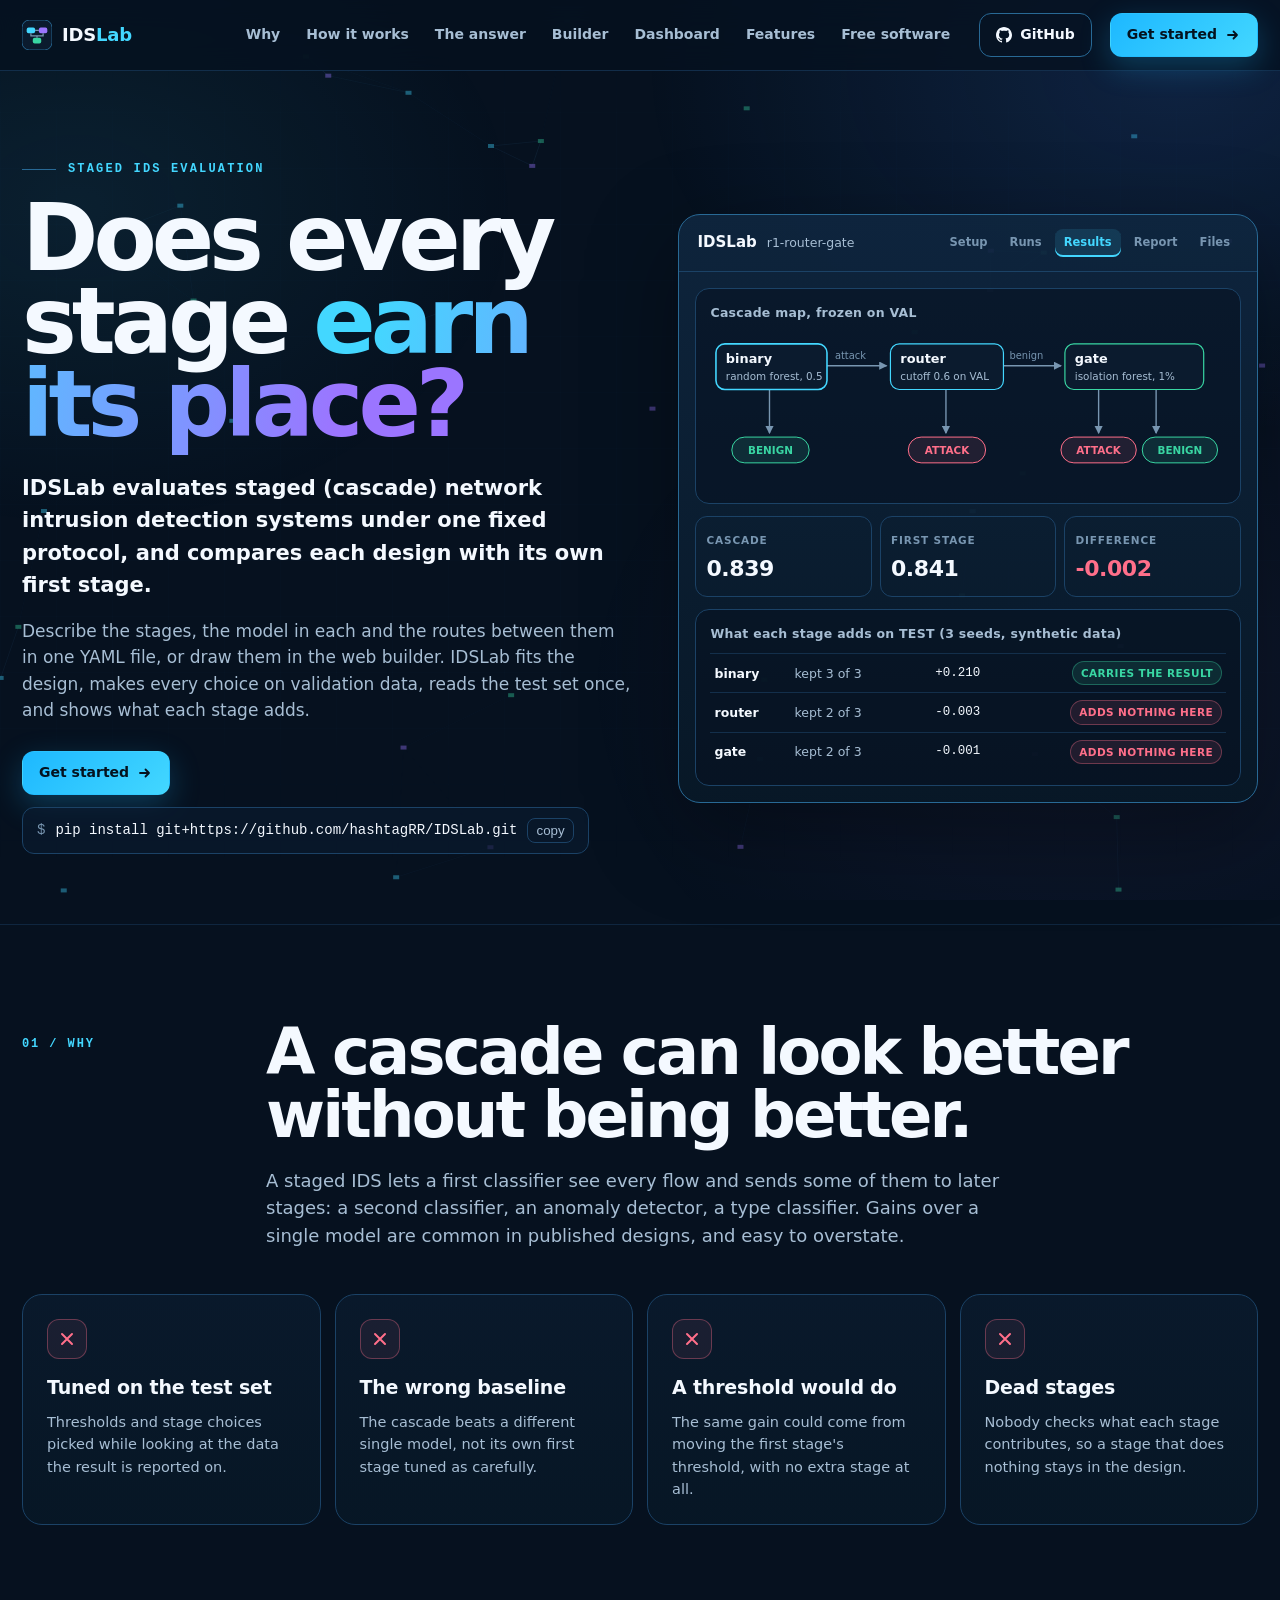
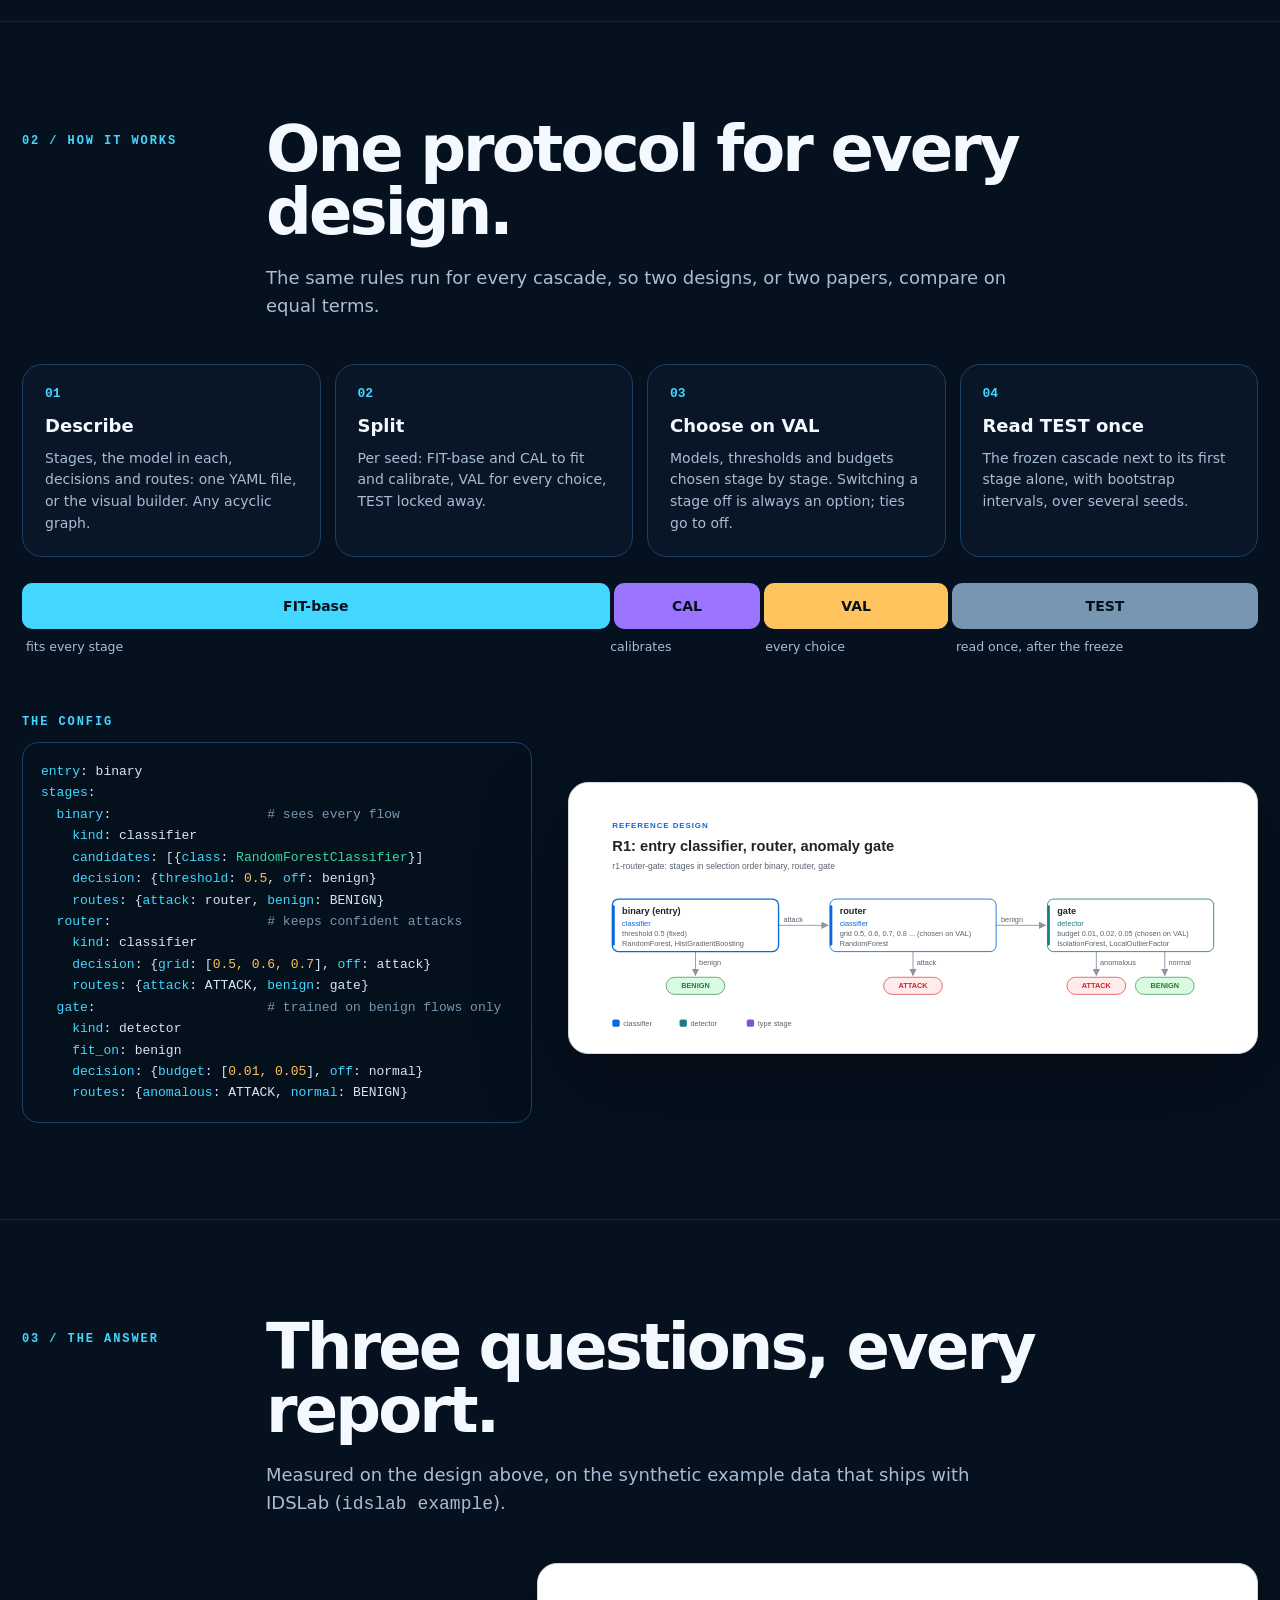
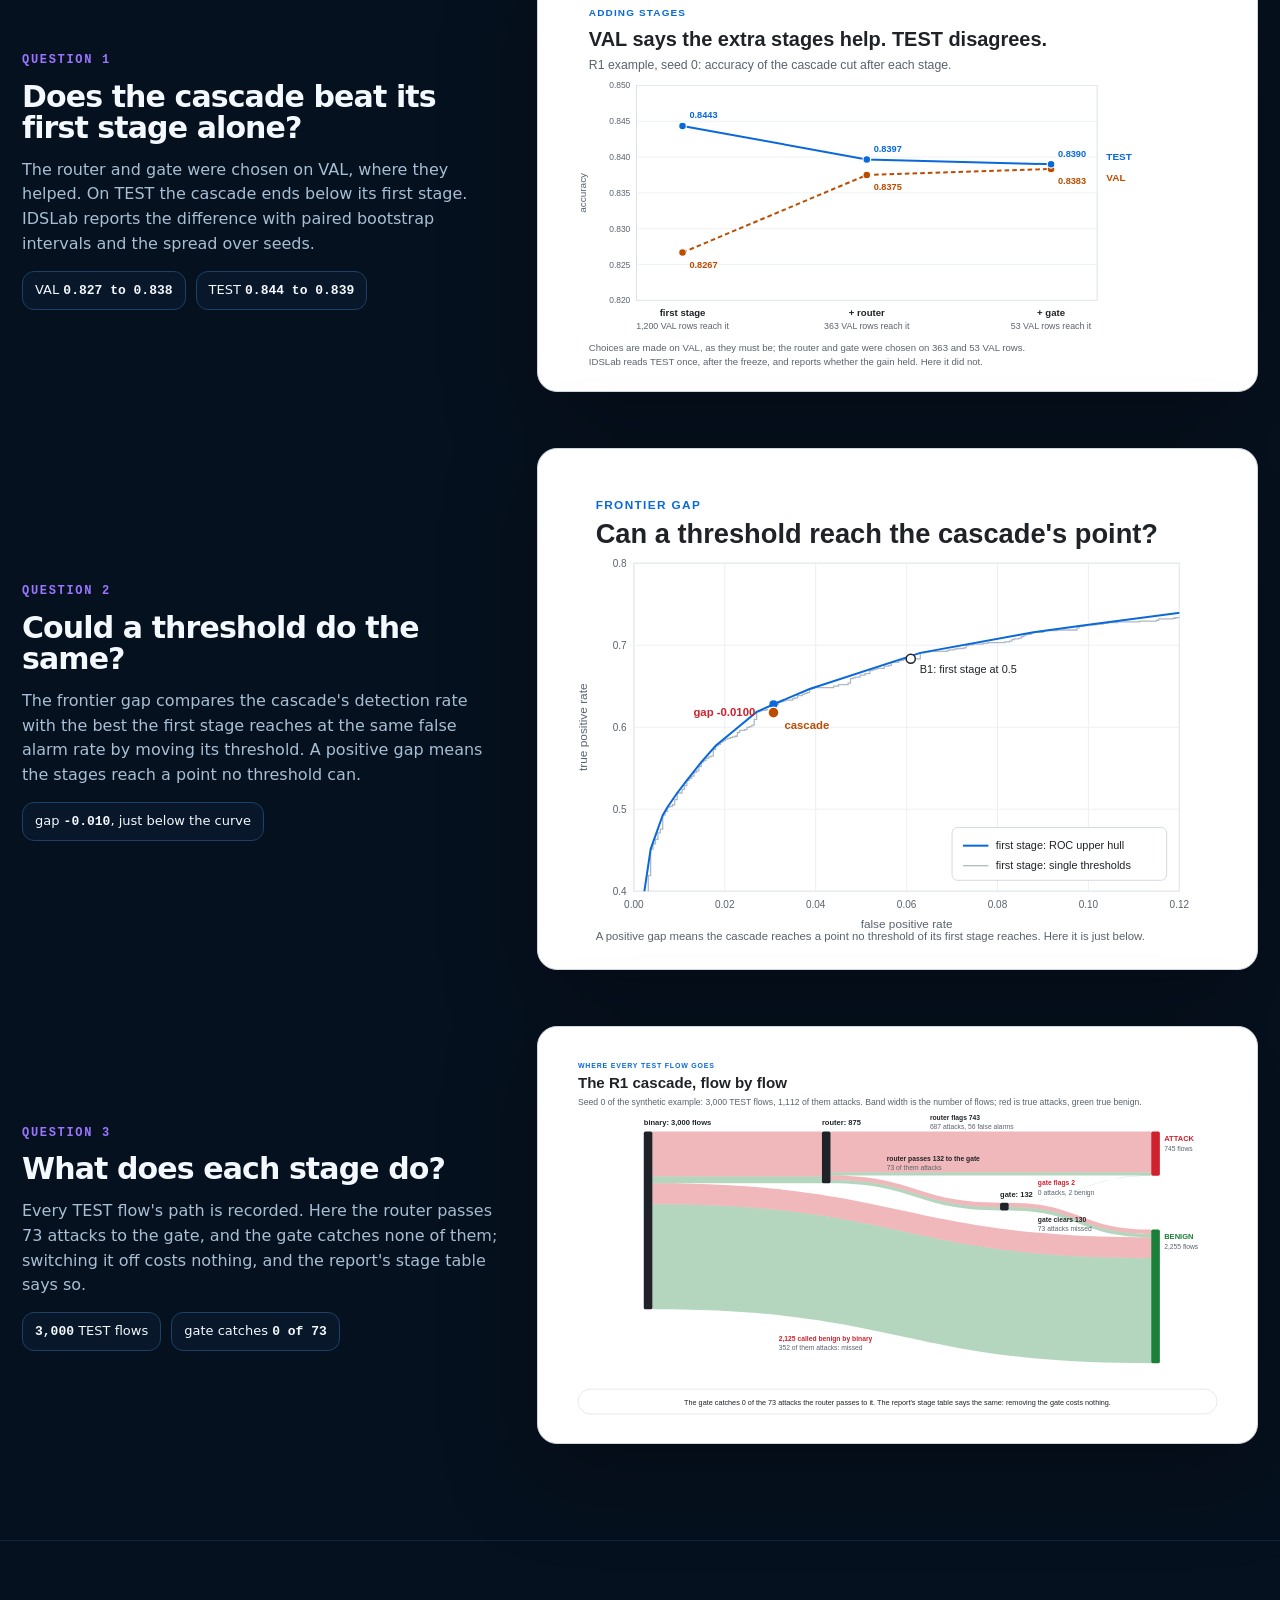
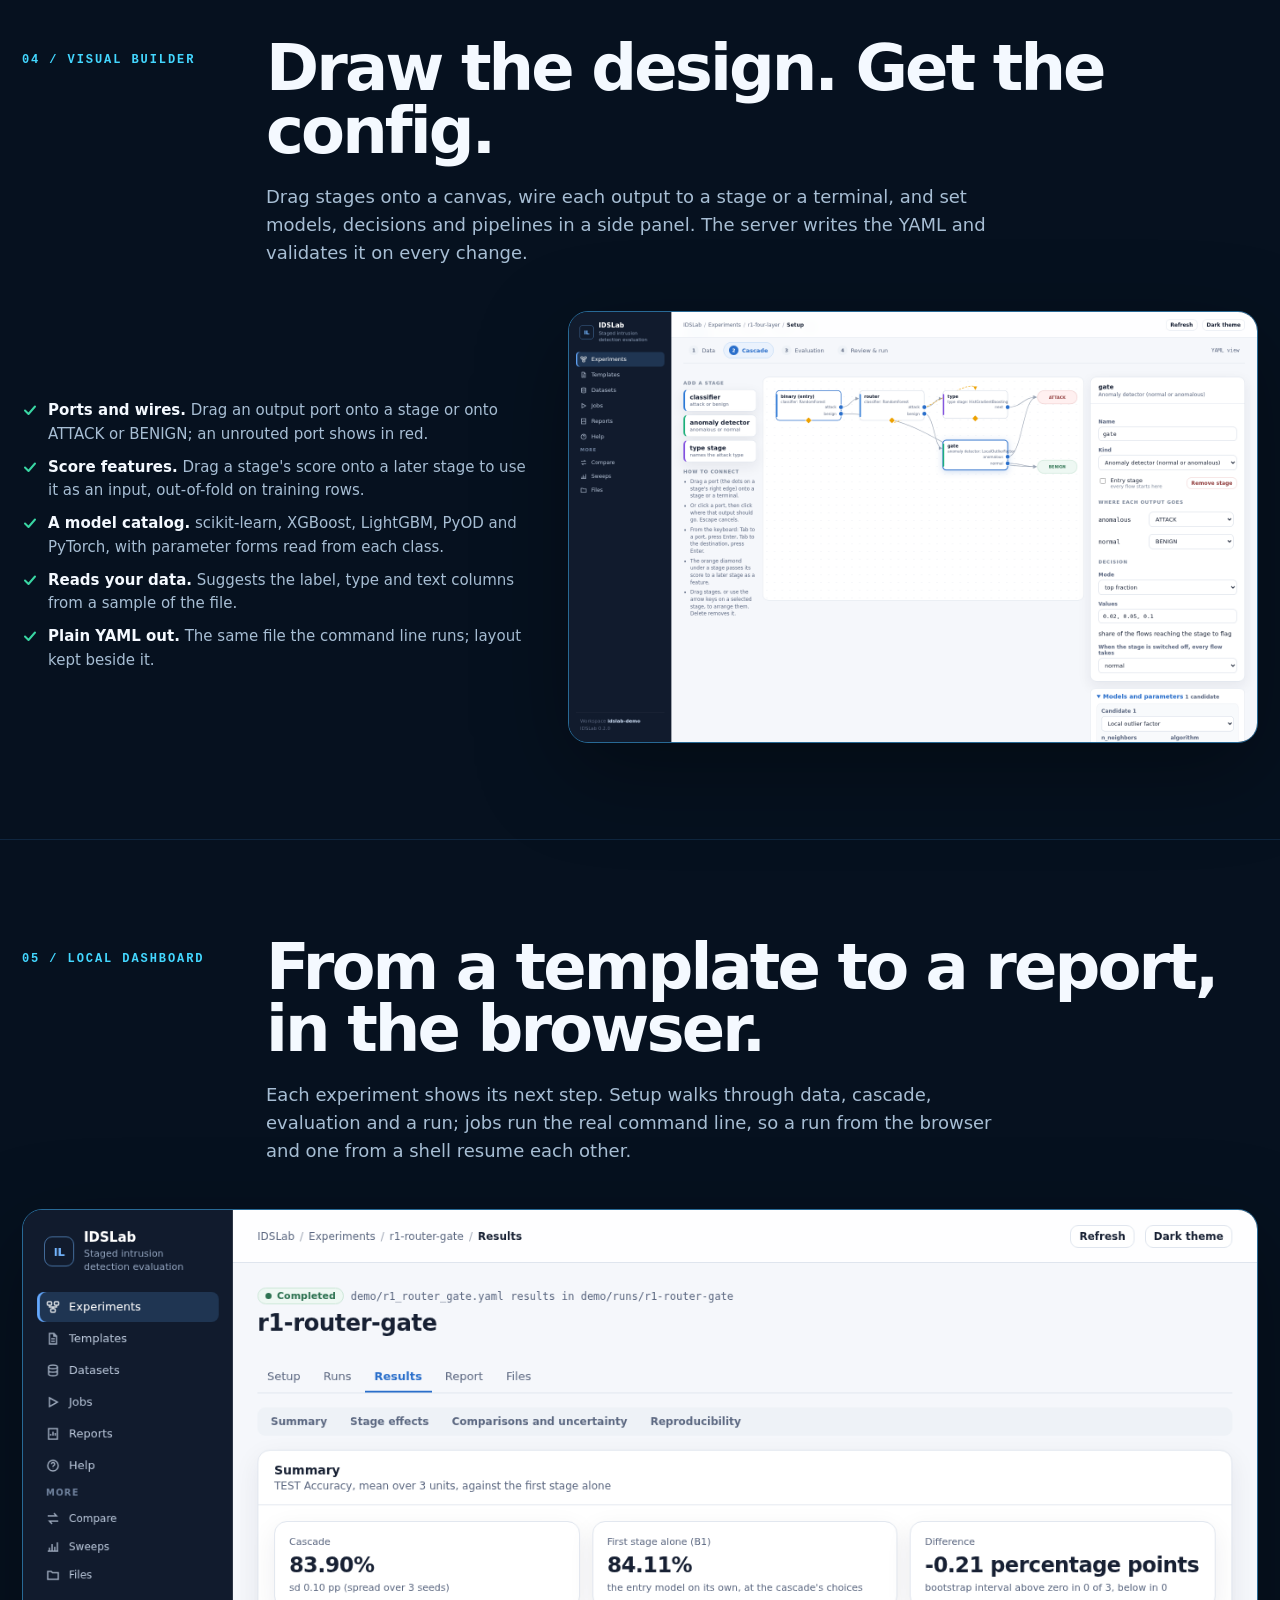
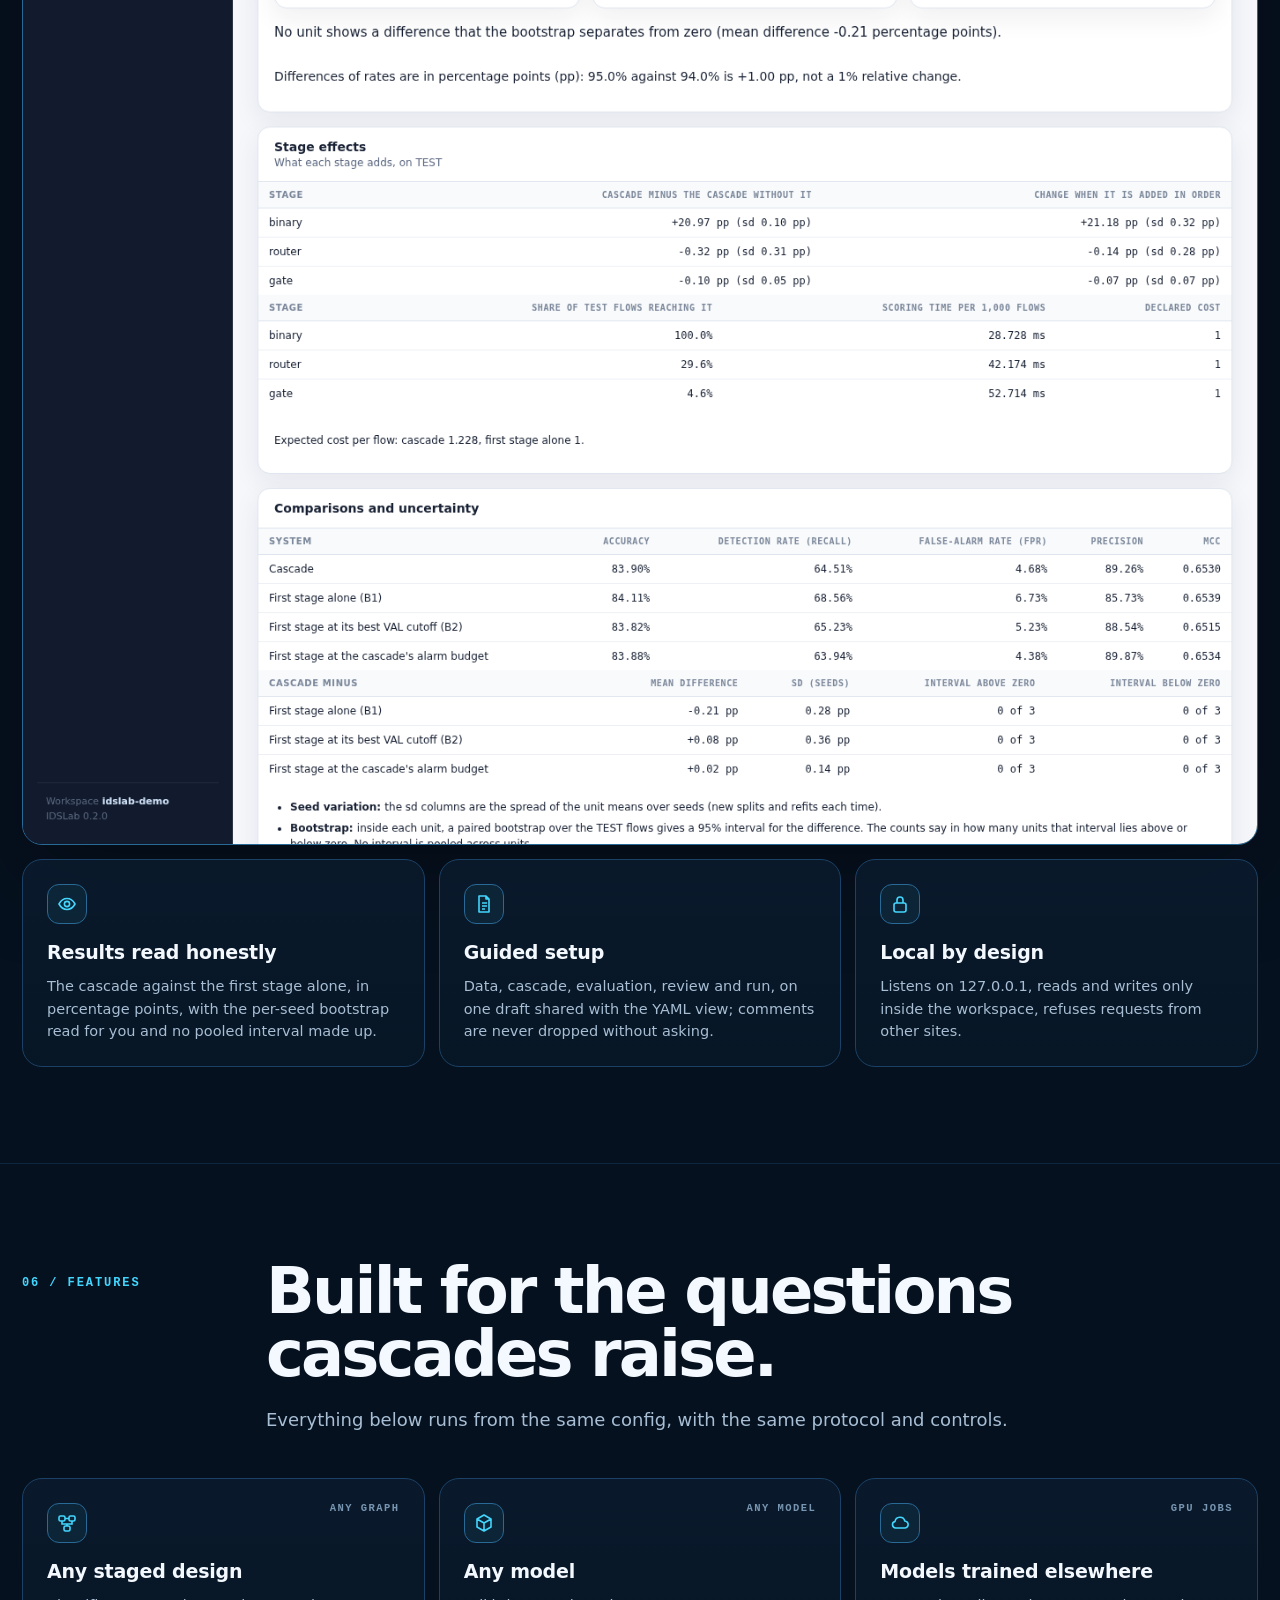
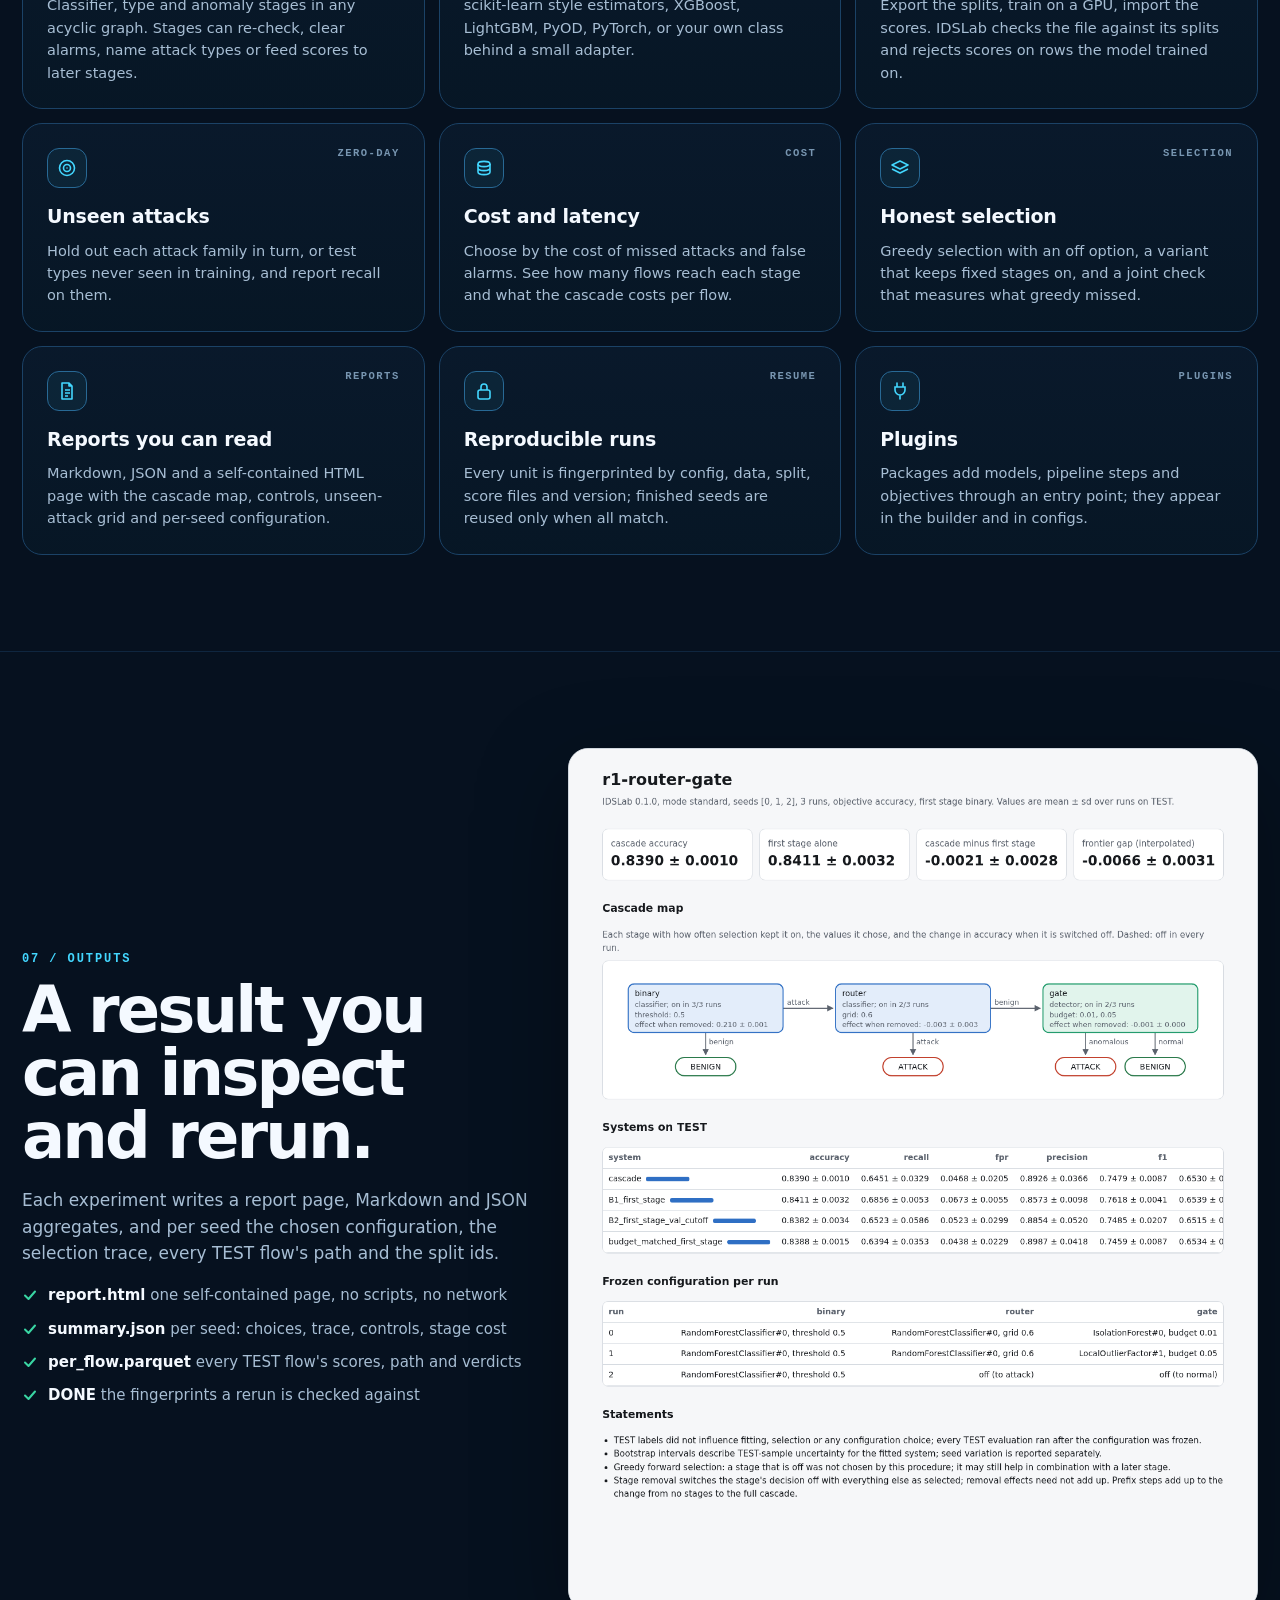
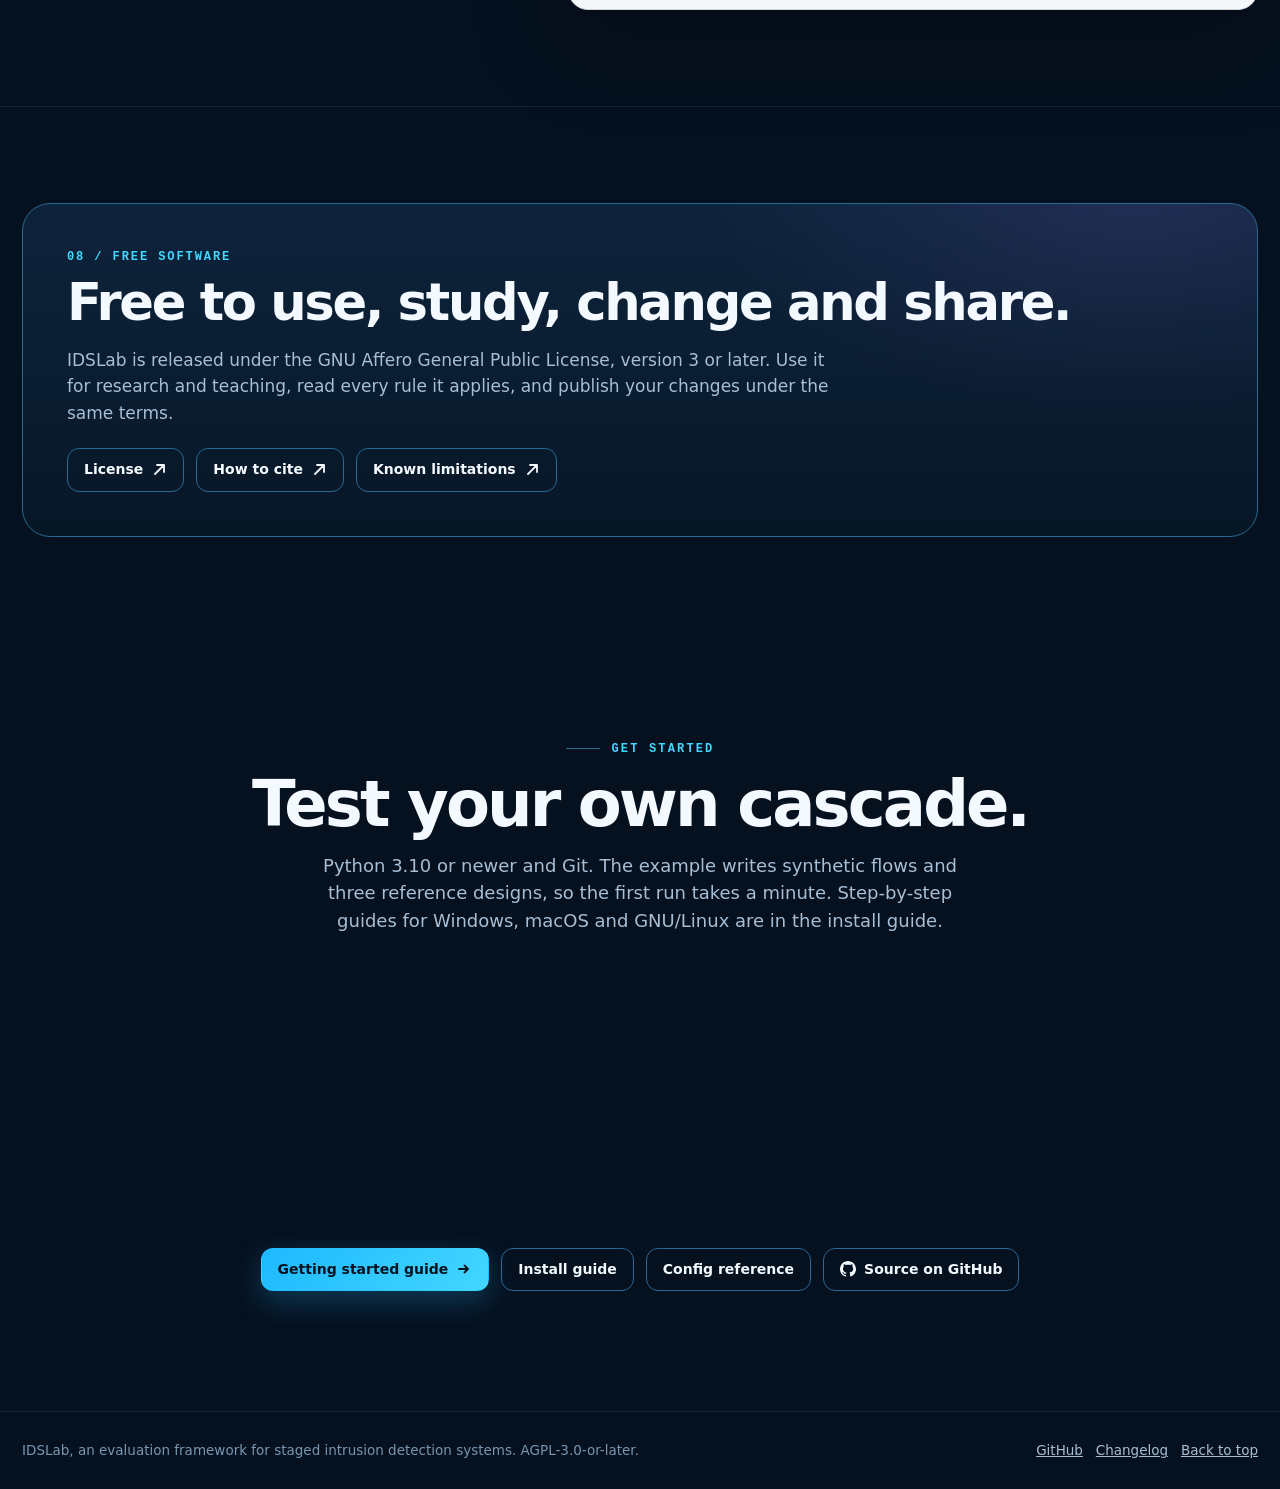
==== commit ea73d0dd: "Redesign the dashboard around experiments The home page lists experiments: a config and the results " ====
--- a/docs/index.html
+++ b/docs/index.html
@@ -209,7 +209,7 @@
   </div>
   <div class="mock" data-reveal aria-label="An IDSLab result, shown as an app panel">
     <div class="mock-top"><b>IDSLab</b><span class="muted" style="font-size:12.5px">r1-router-gate</span>
-      <div class="tabs"><span class="on">Overview</span><span>Report</span><span>Units</span><span>Files</span></div></div>
+      <div class="tabs"><span>Setup</span><span>Runs</span><span class="on">Results</span><span>Report</span><span>Files</span></div></div>
     <div class="mock-body">
       <div class="mbox">
         <h4>Cascade map, frozen on VAL</h4>
@@ -354,12 +354,12 @@
 <section class="section" id="dashboard">
   <div class="wrap">
     <div class="shead" data-reveal><div class="num">05 / Local dashboard</div><div>
-      <h2>Every command, in the browser.</h2>
-      <p>Validate, run, rebuild reports, export splits and browse results without leaving the page. Jobs run the real command line in the background, so a run from the browser and one from a shell resume each other.</p></div></div>
-    <div class="shot" data-reveal><img src="img/dashboard-run.png" alt="The dashboard's run page: headline figures, a systems chart, cascade minus each control, stage effects and the frozen cascade of one seed" loading="lazy" /></div>
+      <h2>From a template to a report, in the browser.</h2>
+      <p>Each experiment shows its next step. Setup walks through data, cascade, evaluation and a run; jobs run the real command line, so a run from the browser and one from a shell resume each other.</p></div></div>
+    <div class="shot" data-reveal><img src="img/dashboard-run.png" alt="The dashboard's results page: the cascade against the first stage alone on the TEST objective, the bootstrap reading, stage effects and the comparisons with every control" loading="lazy" /></div>
     <div class="grid g3" style="margin-top:14px">
-      <div class="card" data-reveal><div class="ic"><svg><use href="#i-eye"/></svg></div><h3>Runs and units</h3><p>Headline figures, controls, stage effects, the frozen cascade of any seed and its full selection trace.</p></div>
-      <div class="card" data-reveal><div class="ic"><svg><use href="#i-doc"/></svg></div><h3>Config editor</h3><p>YAML with validation as you type and a live cascade preview, next to the run, report and export panels.</p></div>
+      <div class="card" data-reveal><div class="ic"><svg><use href="#i-eye"/></svg></div><h3>Results read honestly</h3><p>The cascade against the first stage alone, in percentage points, with the per-seed bootstrap read for you and no pooled interval made up.</p></div>
+      <div class="card" data-reveal><div class="ic"><svg><use href="#i-doc"/></svg></div><h3>Guided setup</h3><p>Data, cascade, evaluation, review and run, on one draft shared with the YAML view; comments are never dropped without asking.</p></div>
       <div class="card" data-reveal><div class="ic"><svg><use href="#i-lock"/></svg></div><h3>Local by design</h3><p>Listens on 127.0.0.1, reads and writes only inside the workspace, refuses requests from other sites.</p></div>
     </div>
   </div>
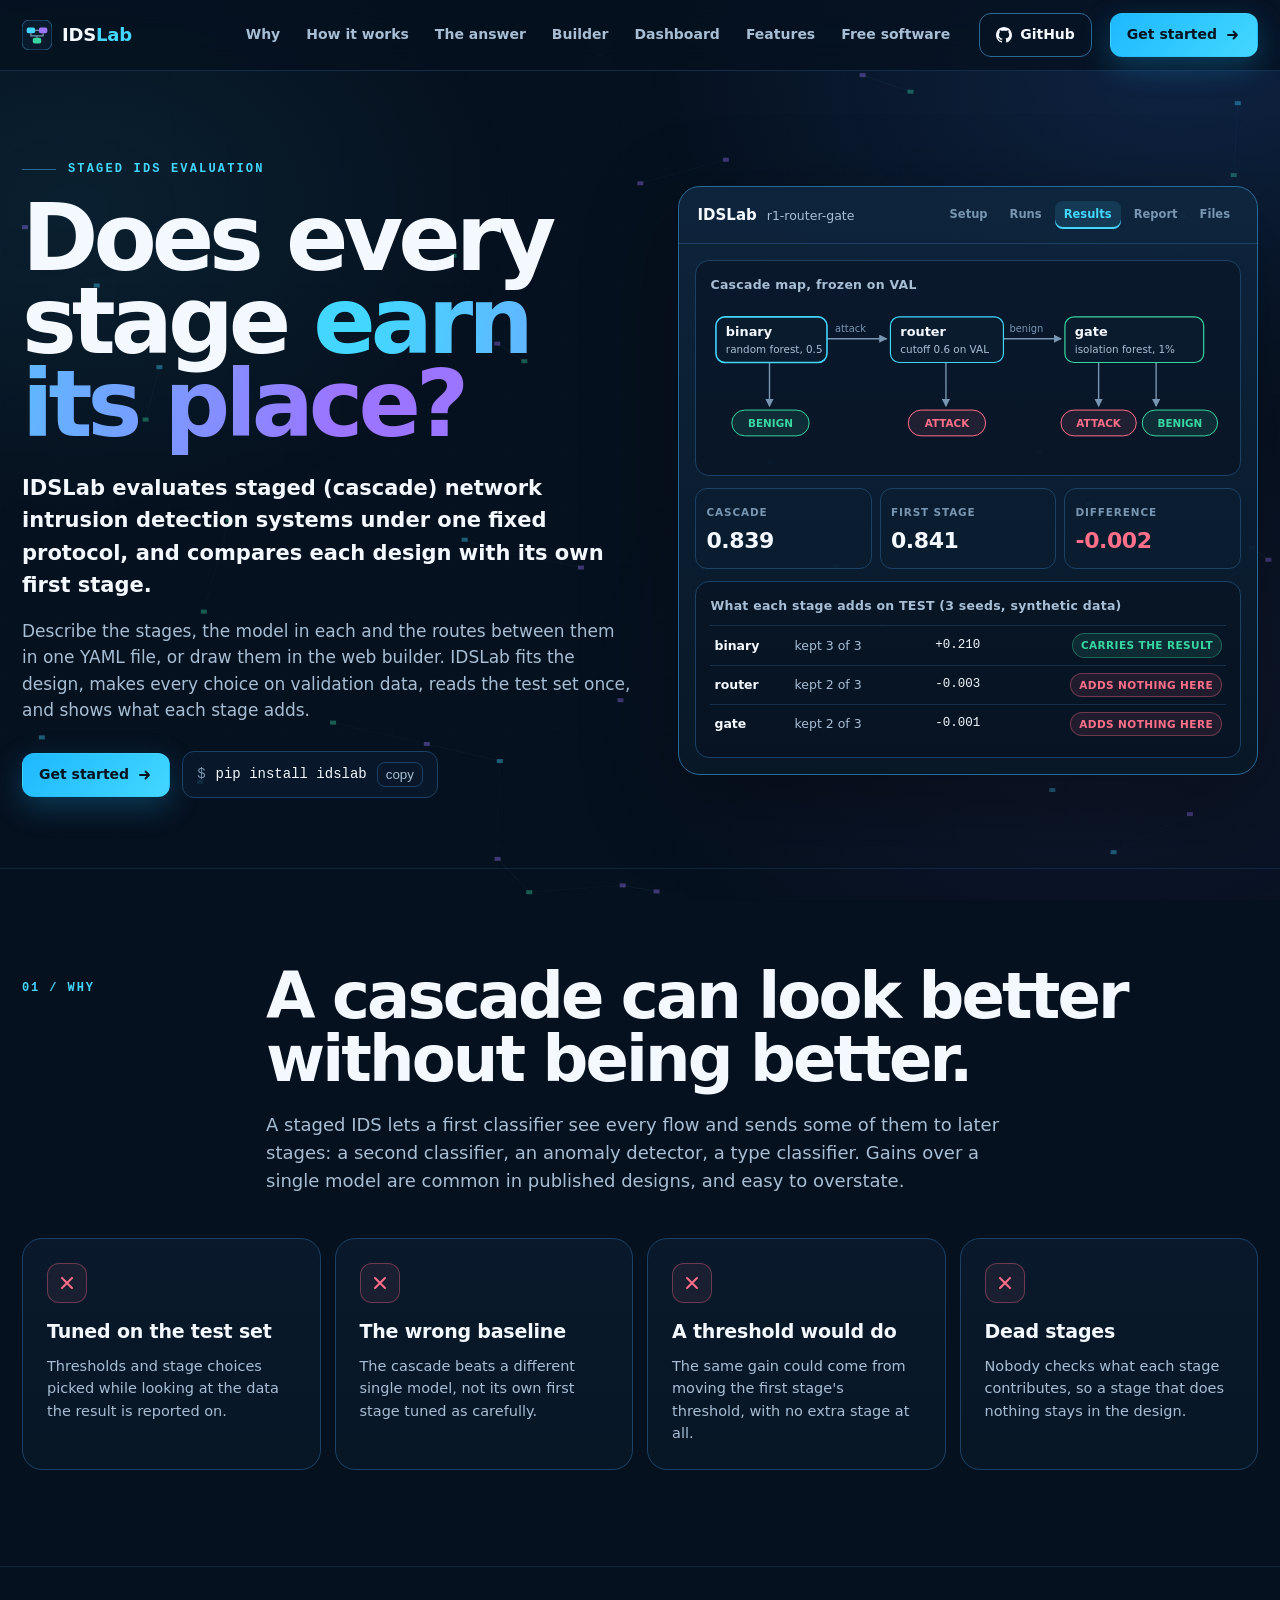
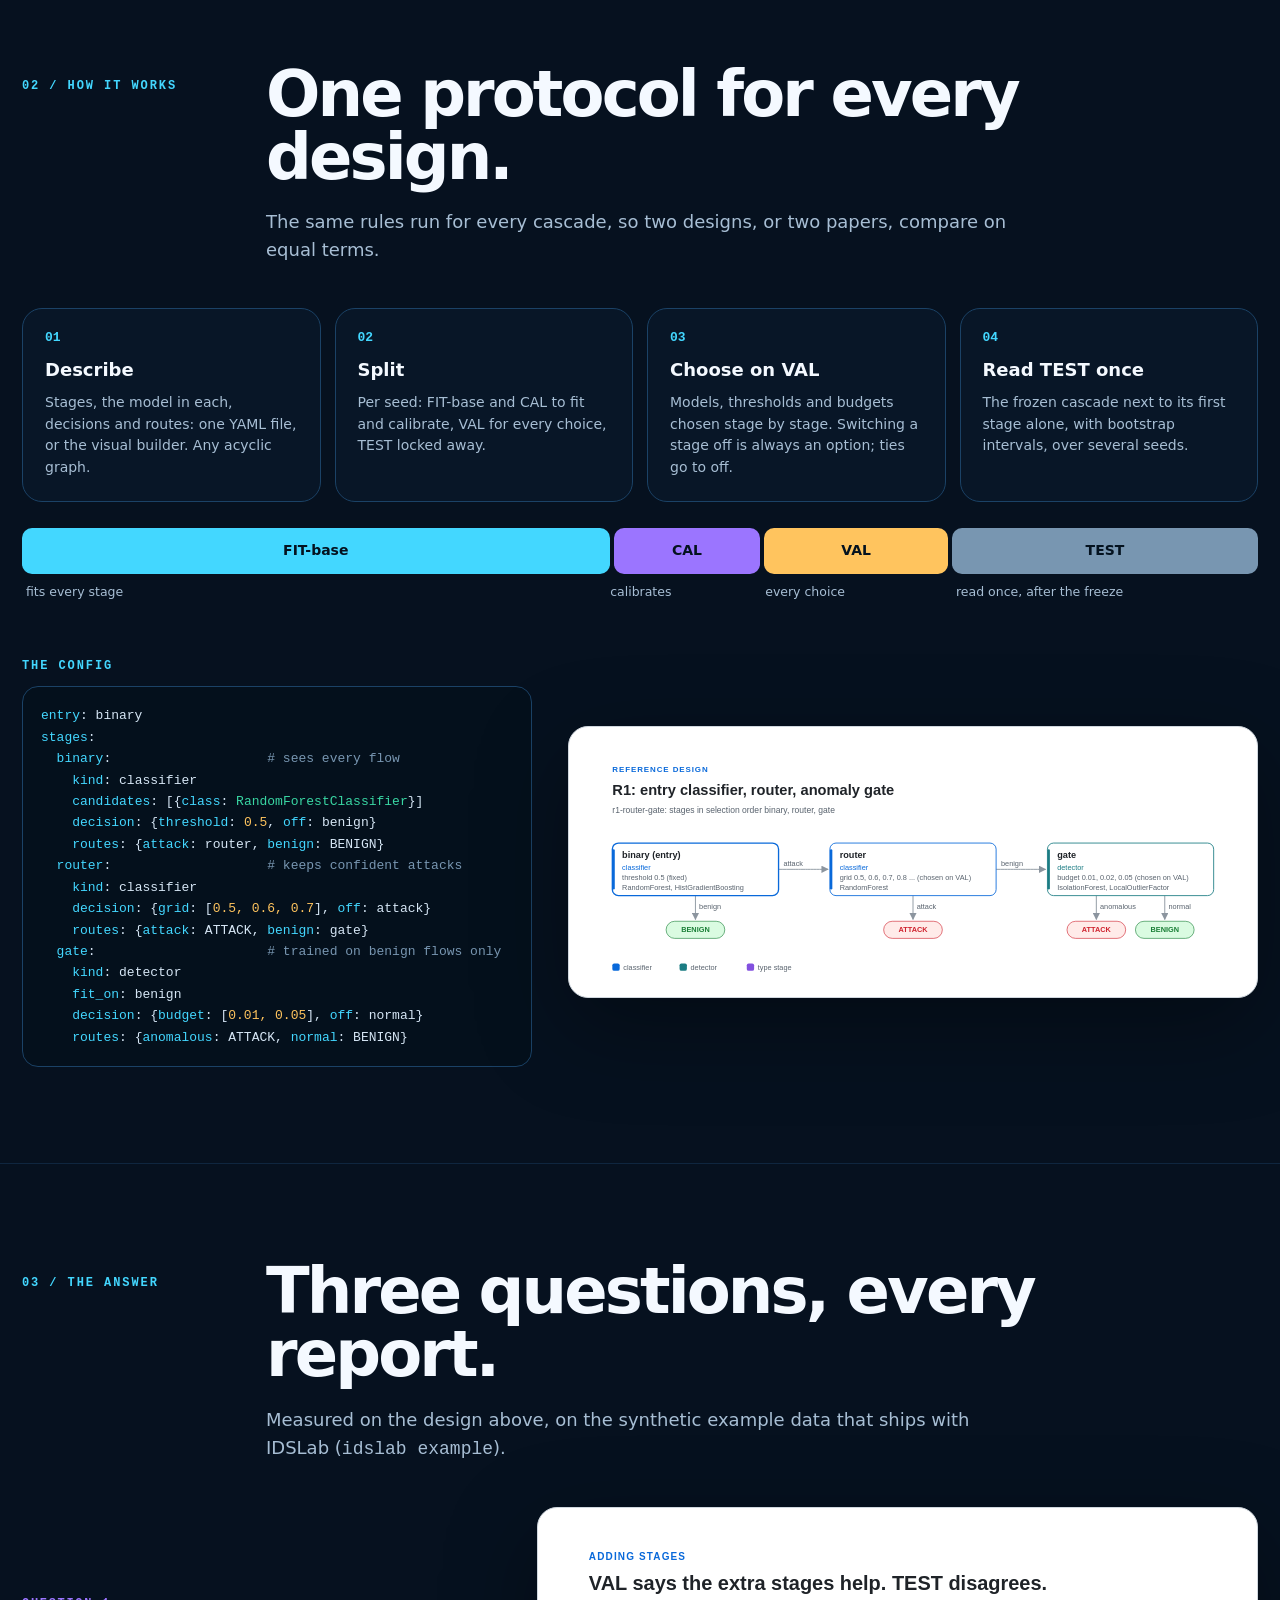
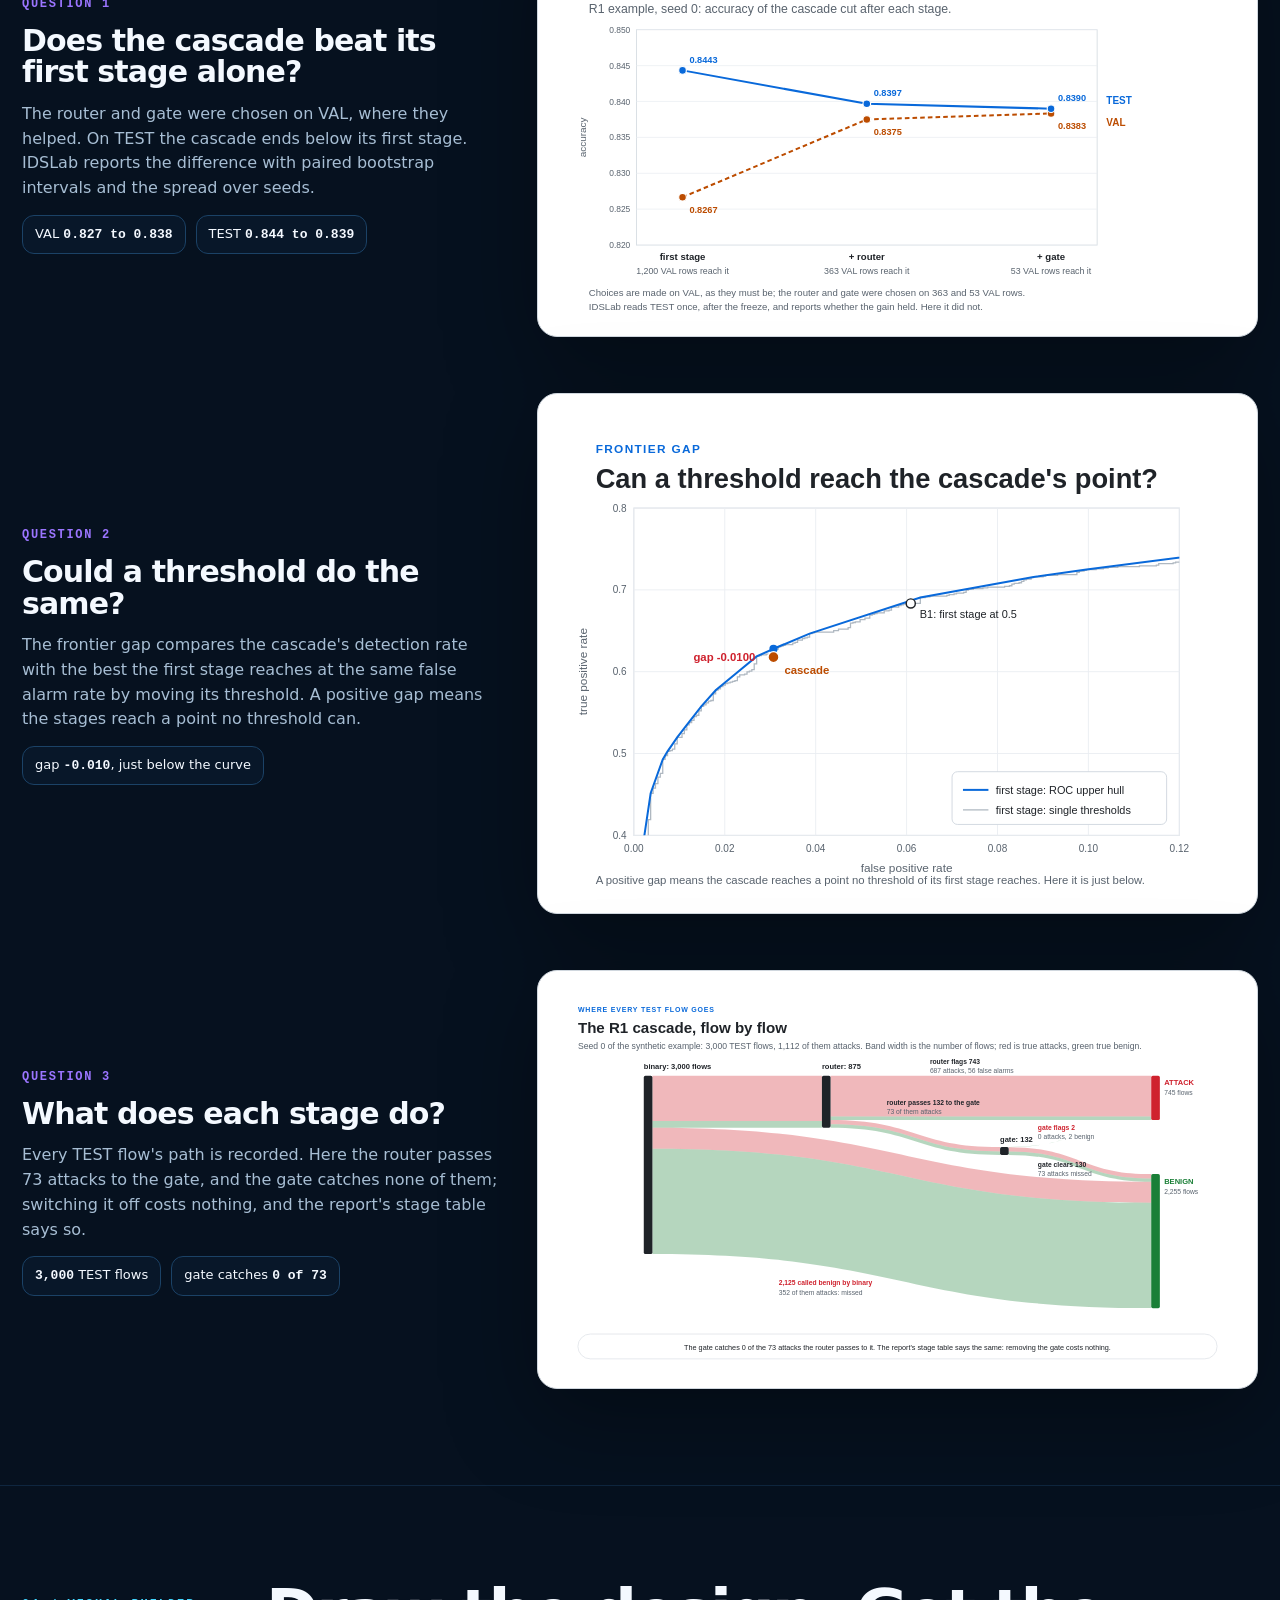
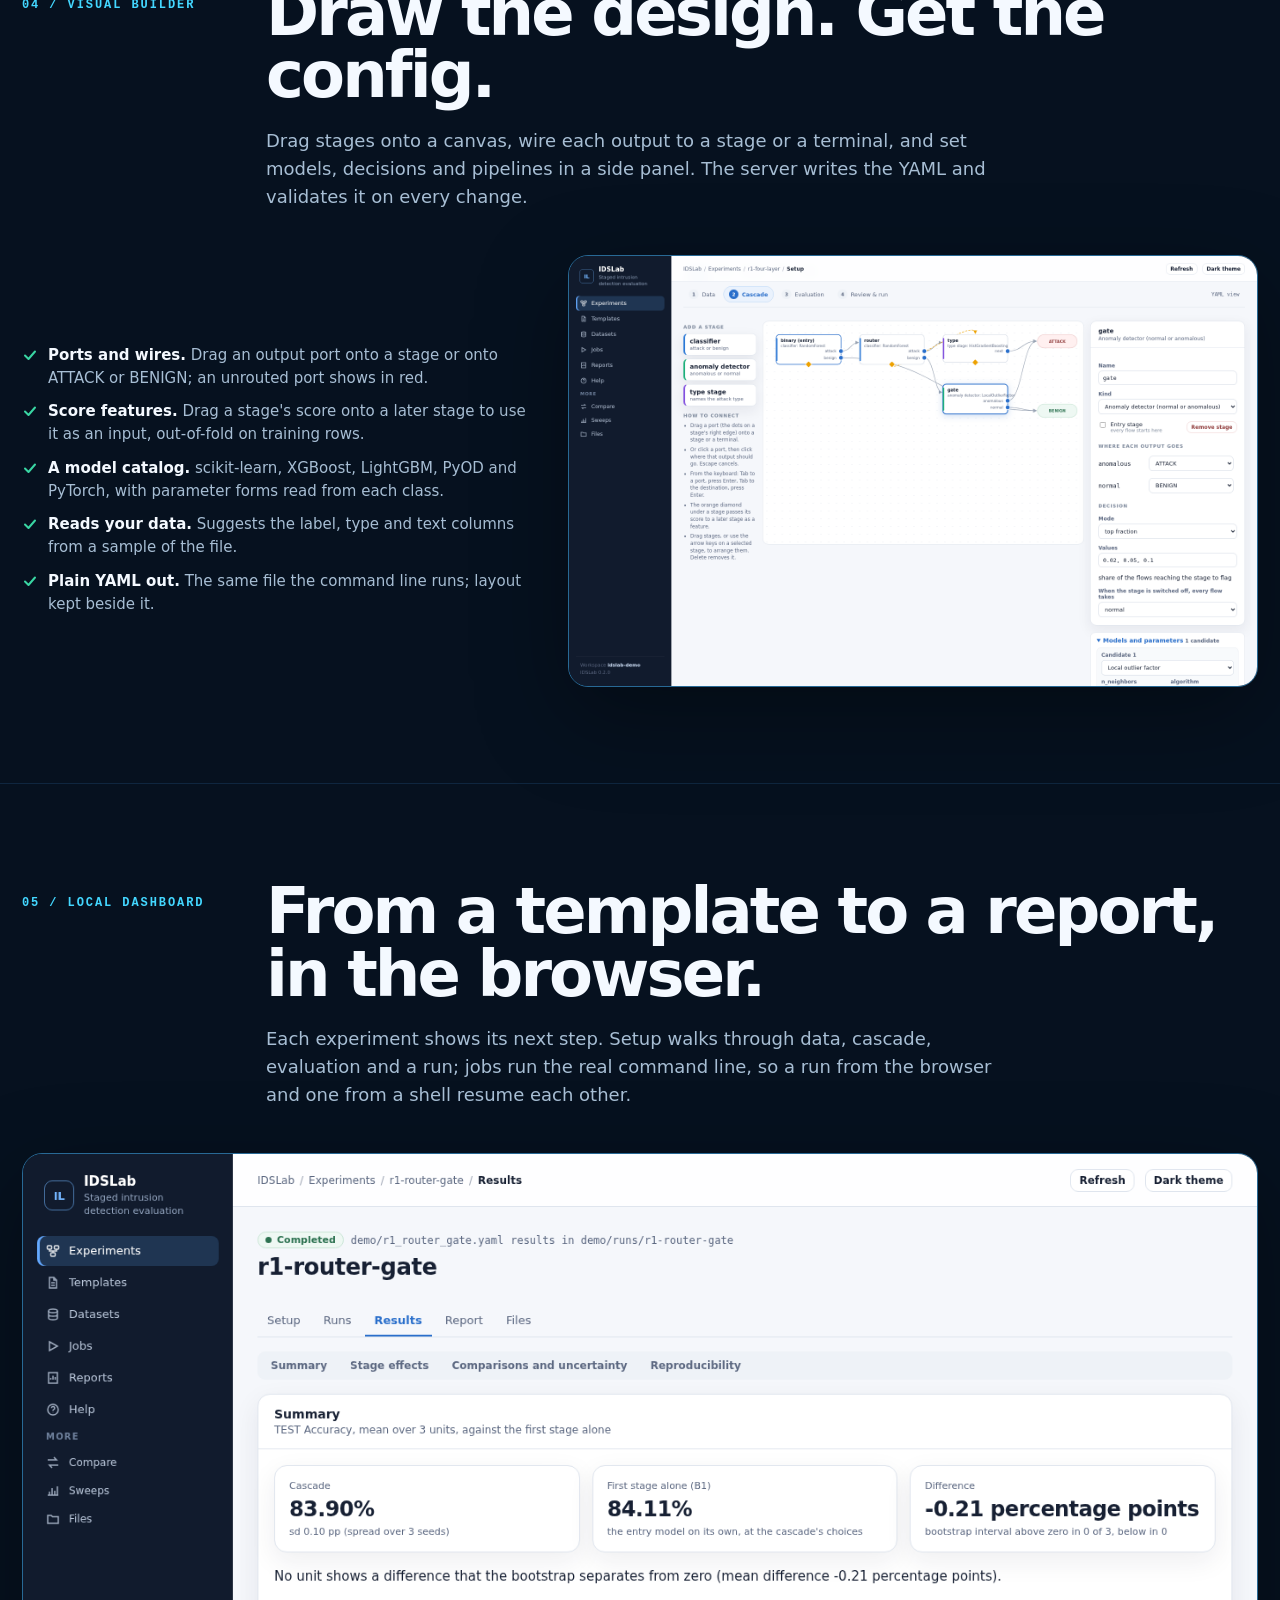
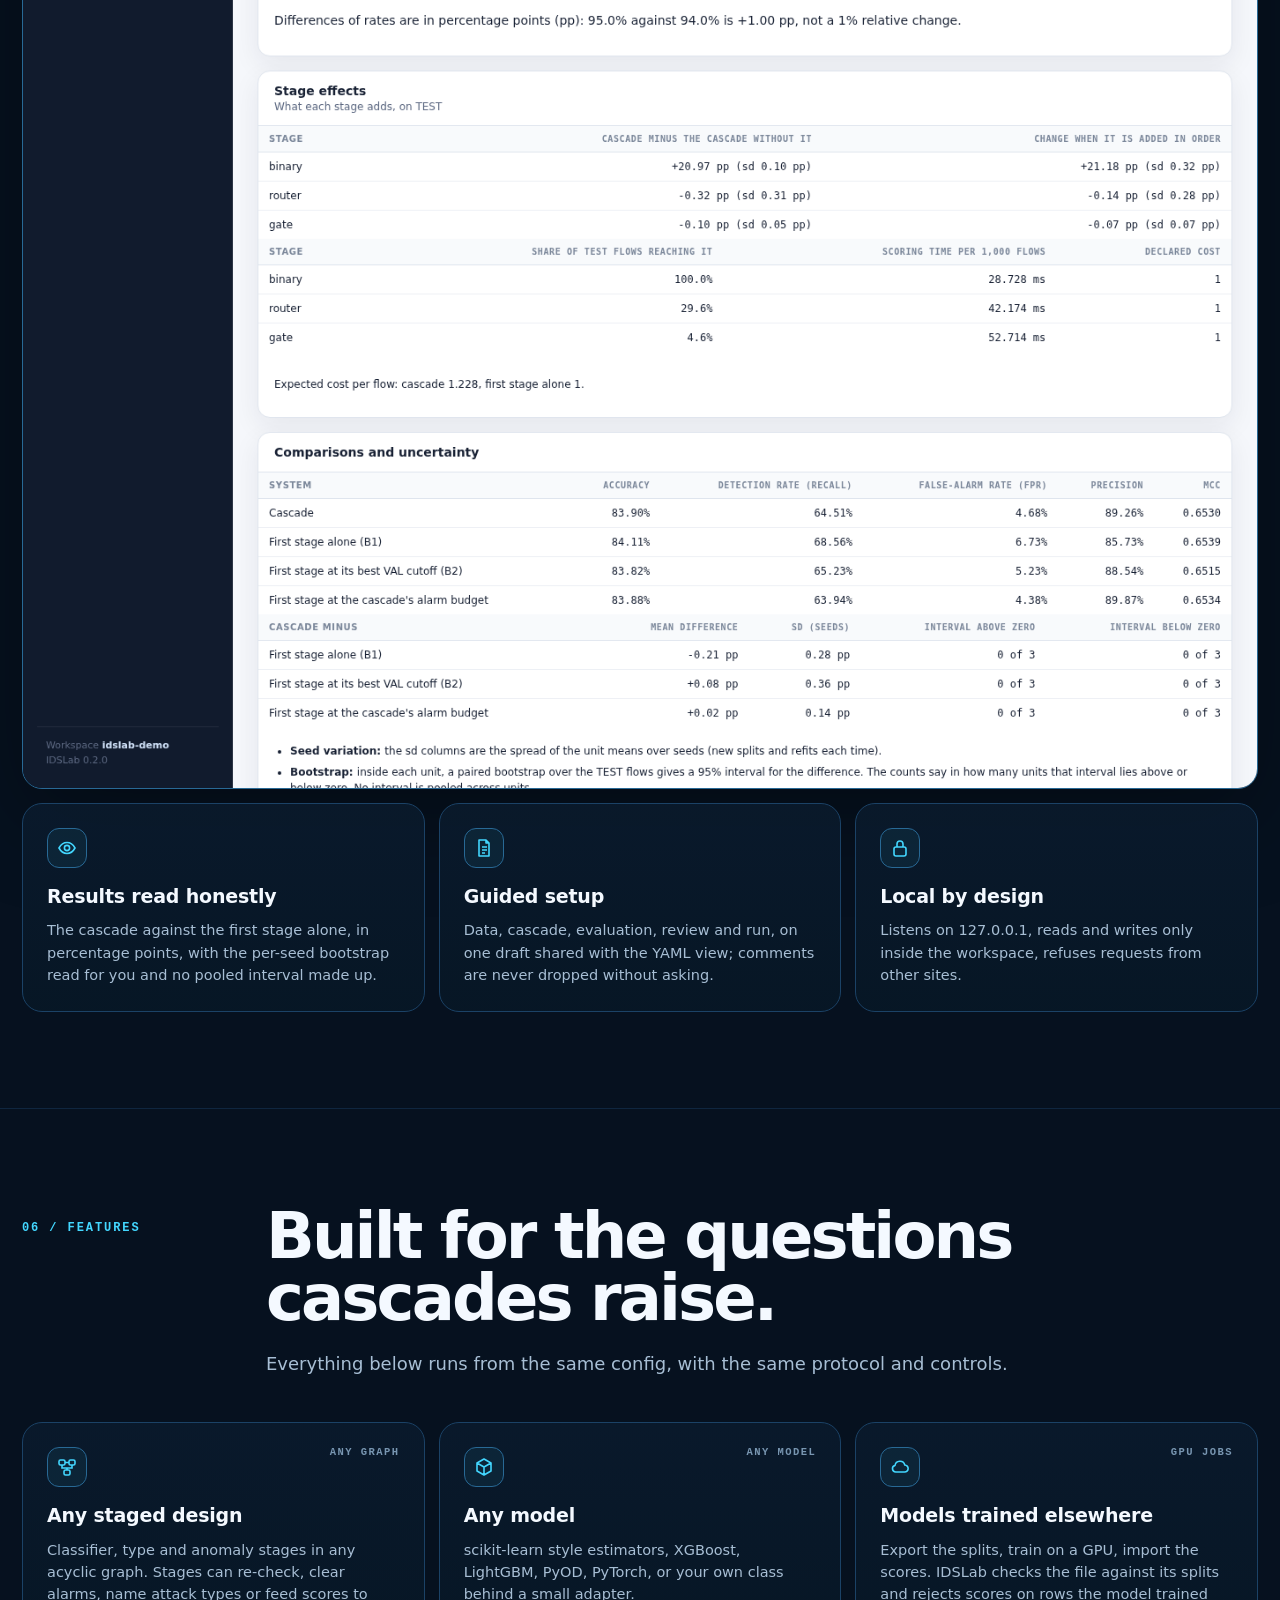
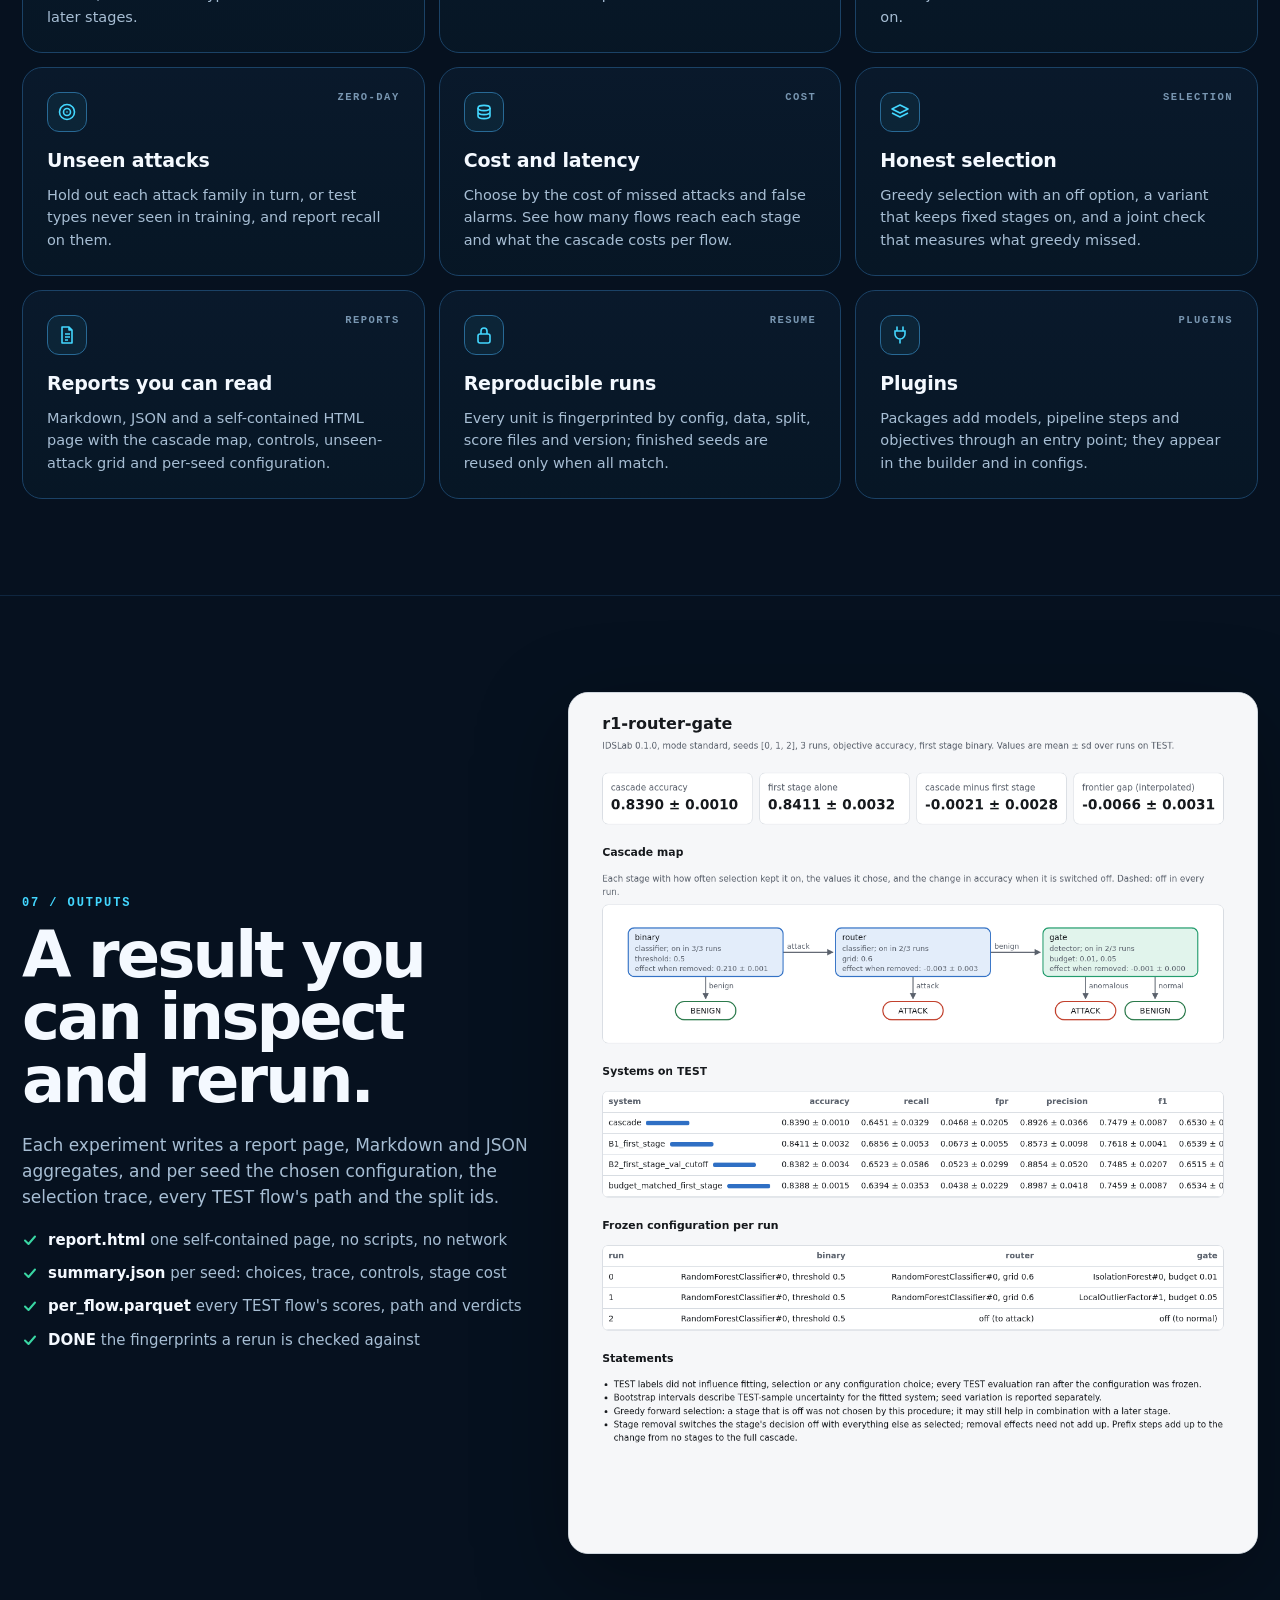
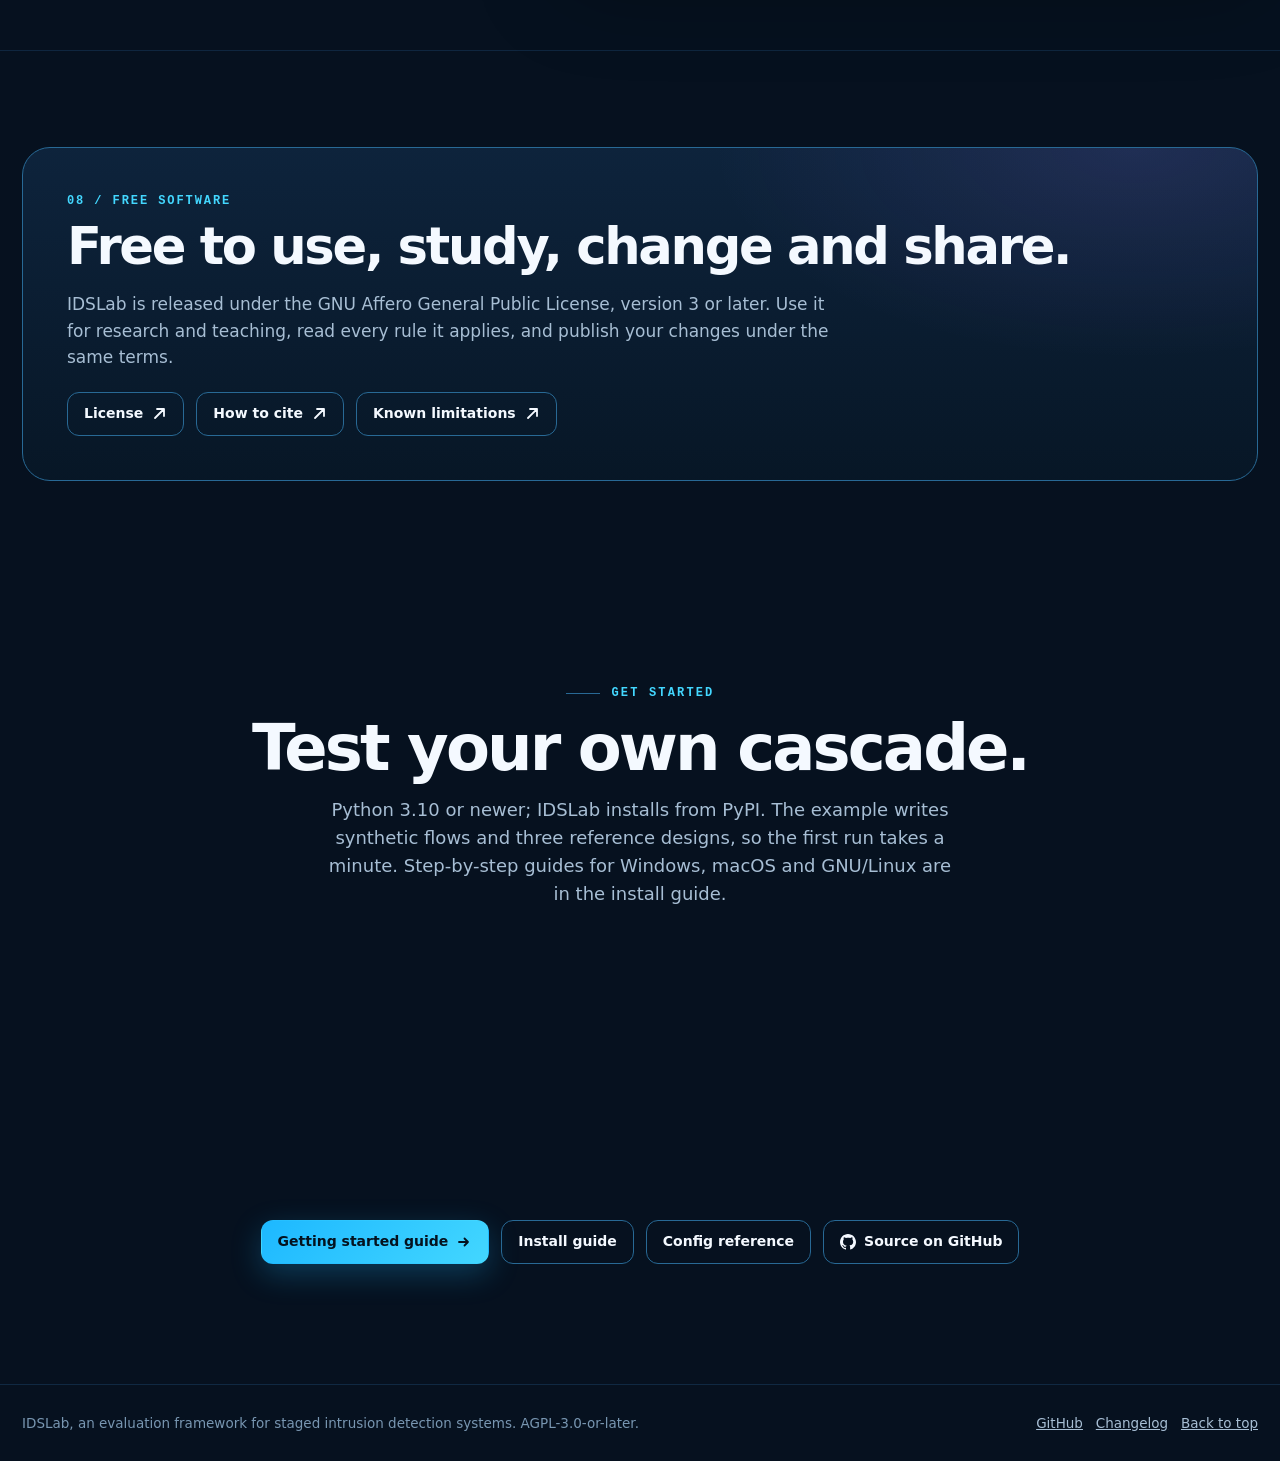
==== commit 766e3f14: "Keep finished runs across releases; automate releases; install from PyPI Fingerprints carry a result" ====
--- a/docs/index.html
+++ b/docs/index.html
@@ -204,7 +204,7 @@
     <p class="sub">Describe the stages, the model in each and the routes between them in one YAML file, or draw them in the web builder. IDSLab fits the design, makes every choice on validation data, reads the test set once, and shows what each stage adds.</p>
     <div class="ctas">
       <a class="btn primary" href="#start">Get started <svg class="i"><use href="#i-arrow"/></svg></a>
-      <span class="install mono"><span>$</span> pip install git+https://github.com/hashtagRR/IDSLab.git <button class="copy" data-copy="pip install git+https://github.com/hashtagRR/IDSLab.git" type="button">copy</button></span>
+      <span class="install mono"><span>$</span> pip install idslab <button class="copy" data-copy="pip install idslab" type="button">copy</button></span>
     </div>
   </div>
   <div class="mock" data-reveal aria-label="An IDSLab result, shown as an app panel">
@@ -420,15 +420,15 @@
   <div class="wrap">
     <div class="eyebrow" style="justify-content:center">Get started</div>
     <h2 style="margin-top:18px">Test your own cascade.</h2>
-    <p>Python 3.10 or newer and Git. The example writes synthetic flows and three reference designs, so the first run takes a minute. Step-by-step guides for Windows, macOS and GNU/Linux are in the install guide.</p>
+    <p>Python 3.10 or newer; IDSLab installs from PyPI. The example writes synthetic flows and three reference designs, so the first run takes a minute. Step-by-step guides for Windows, macOS and GNU/Linux are in the install guide.</p>
     <pre class="code" data-reveal><span class="k3">$</span> python3 -m venv .venv &amp;&amp; source .venv/bin/activate
-<span class="k3">$</span> pip install git+https://github.com/hashtagRR/IDSLab.git
+<span class="k3">$</span> pip install idslab
 <span class="k3">$</span> idslab example demo                              <span class="k3"># synthetic data, three reference designs</span>
 <span class="k3">$</span> idslab run demo/r1_router_gate.yaml --out demo/runs
 <span class="k3">$</span> idslab dashboard --workspace demo --open         <span class="k3"># the builder and the results in the browser</span>
 
 <span class="k3"># Windows, PowerShell, in a virtual environment: programs are in .venv\Scripts</span>
-<span class="k3">&gt;</span> py -3.12 -m venv .venv; .\.venv\Scripts\pip install git+https://github.com/hashtagRR/IDSLab.git
+<span class="k3">&gt;</span> py -3.12 -m venv .venv; .\.venv\Scripts\pip install idslab
 <span class="k3">&gt;</span> .\.venv\Scripts\idslab example demo
 <span class="k3">&gt;</span> .\.venv\Scripts\idslab dashboard --workspace demo --open</pre>
     <div class="ctas" style="justify-content:center">
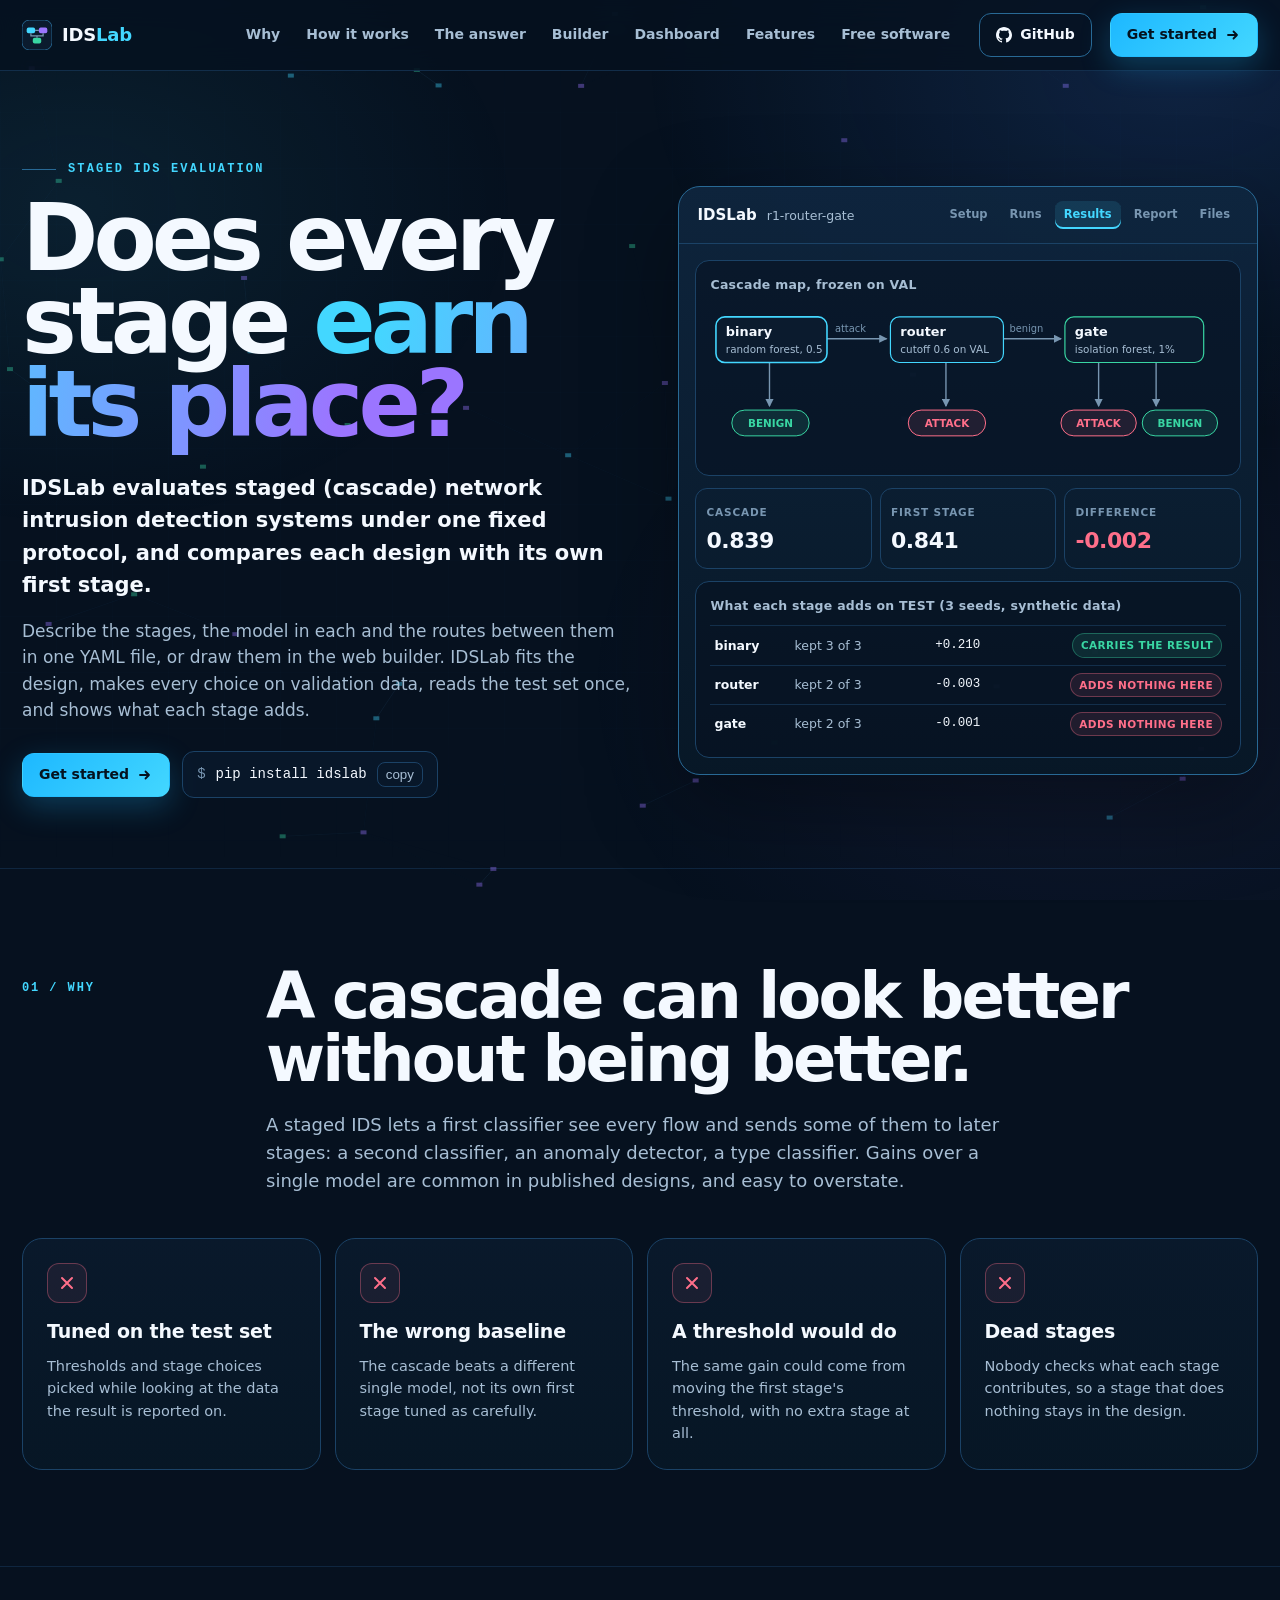
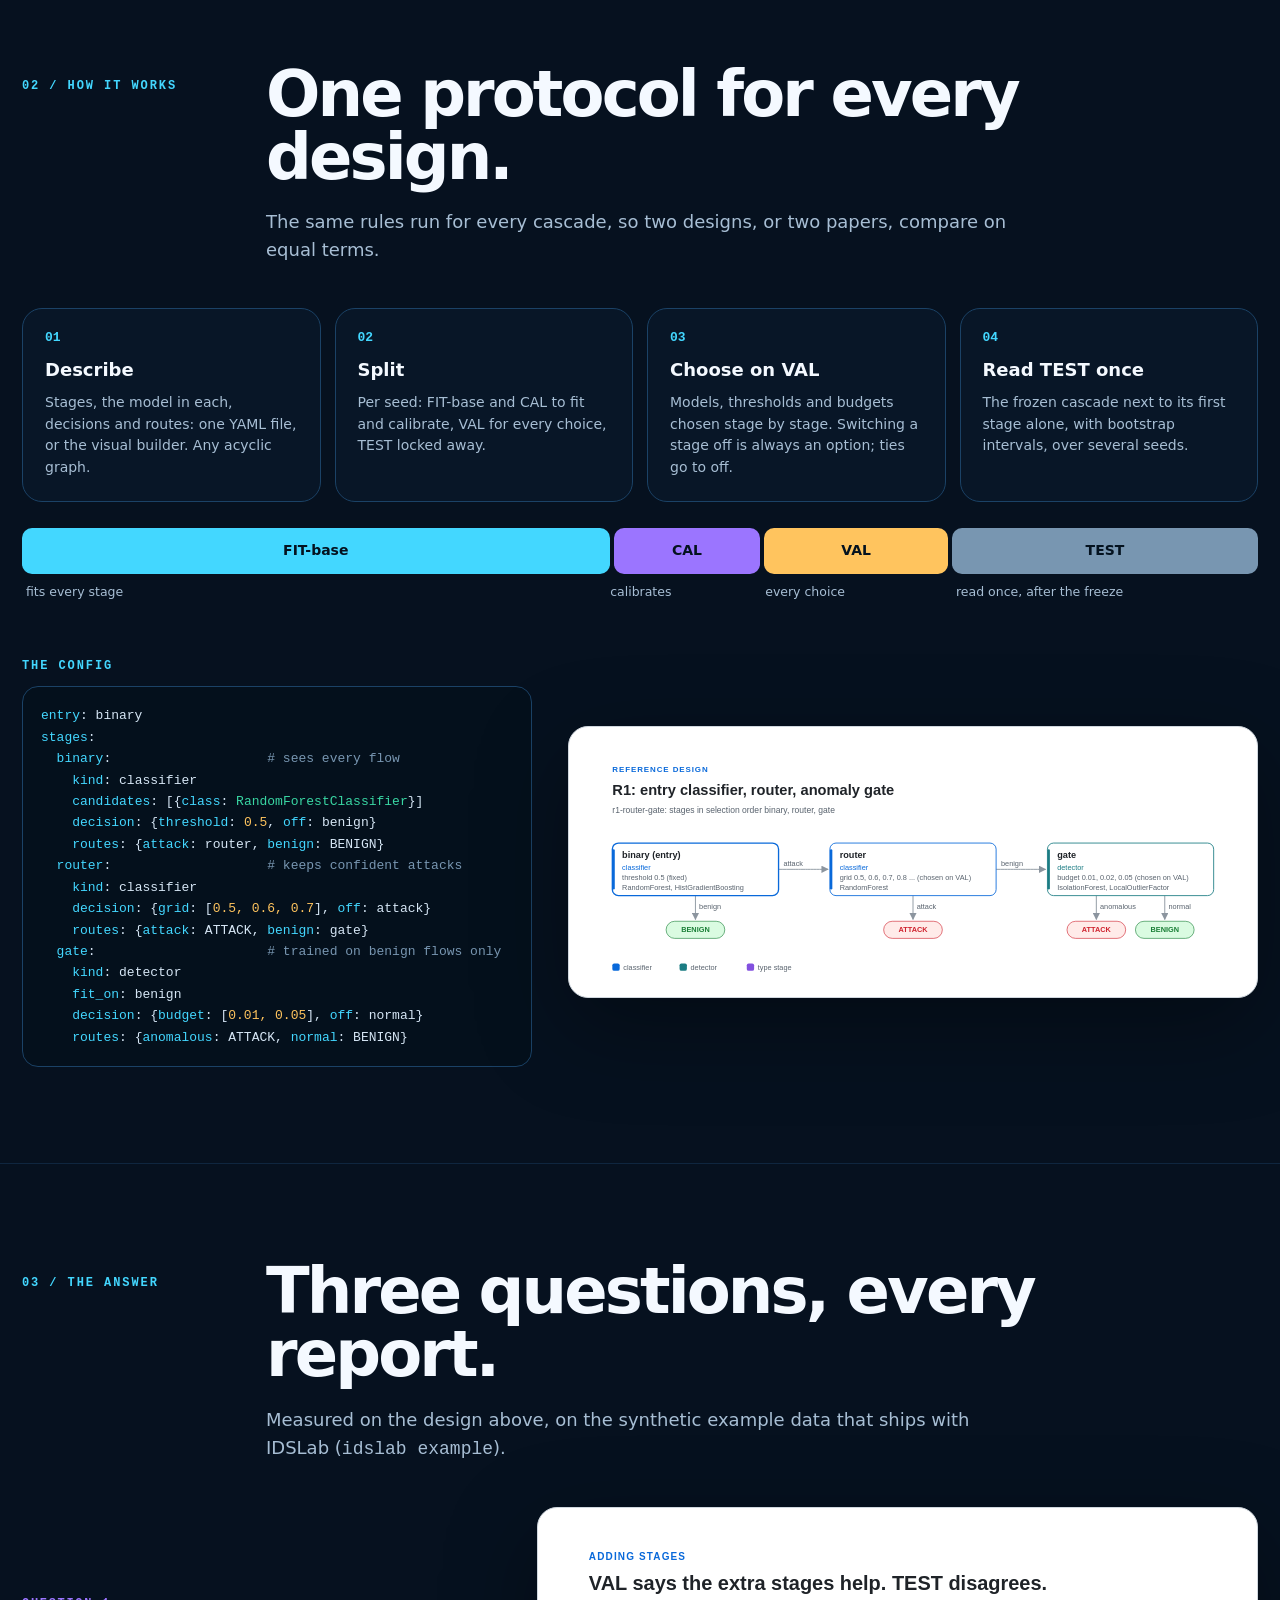
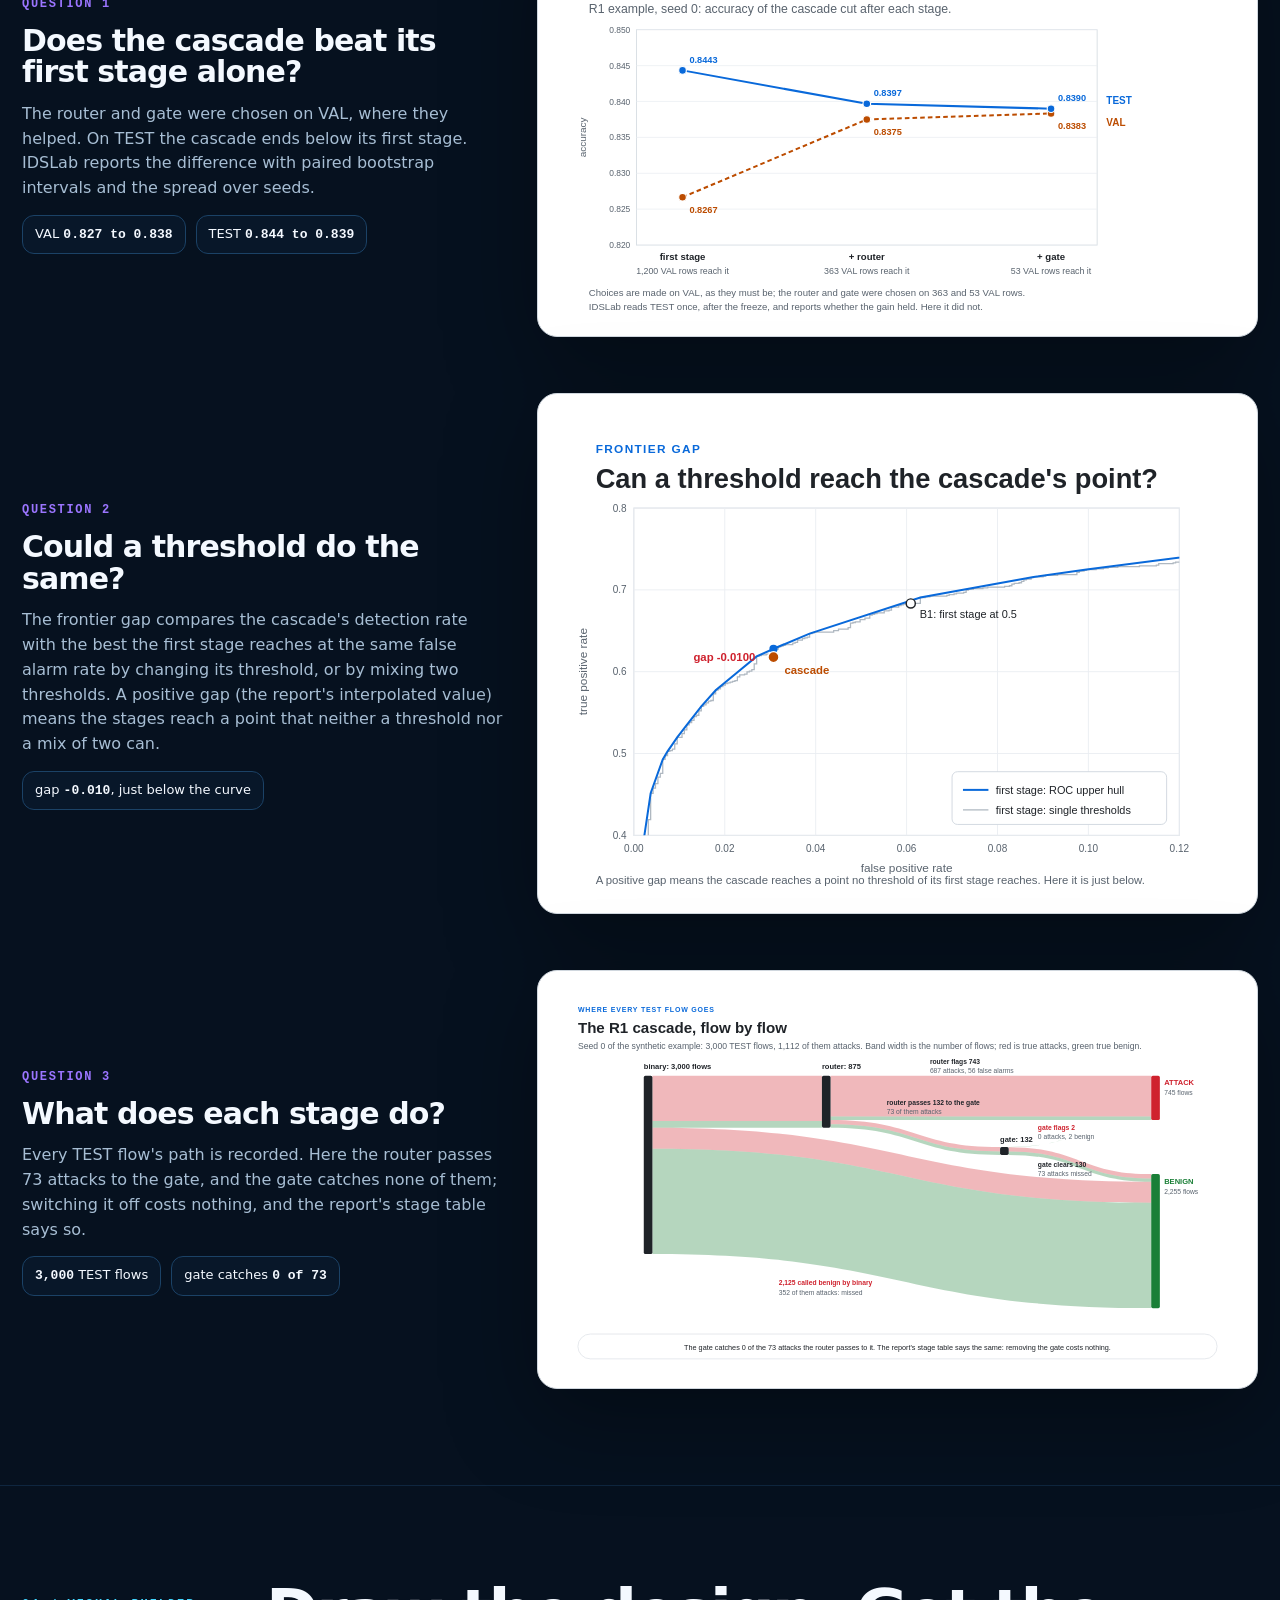
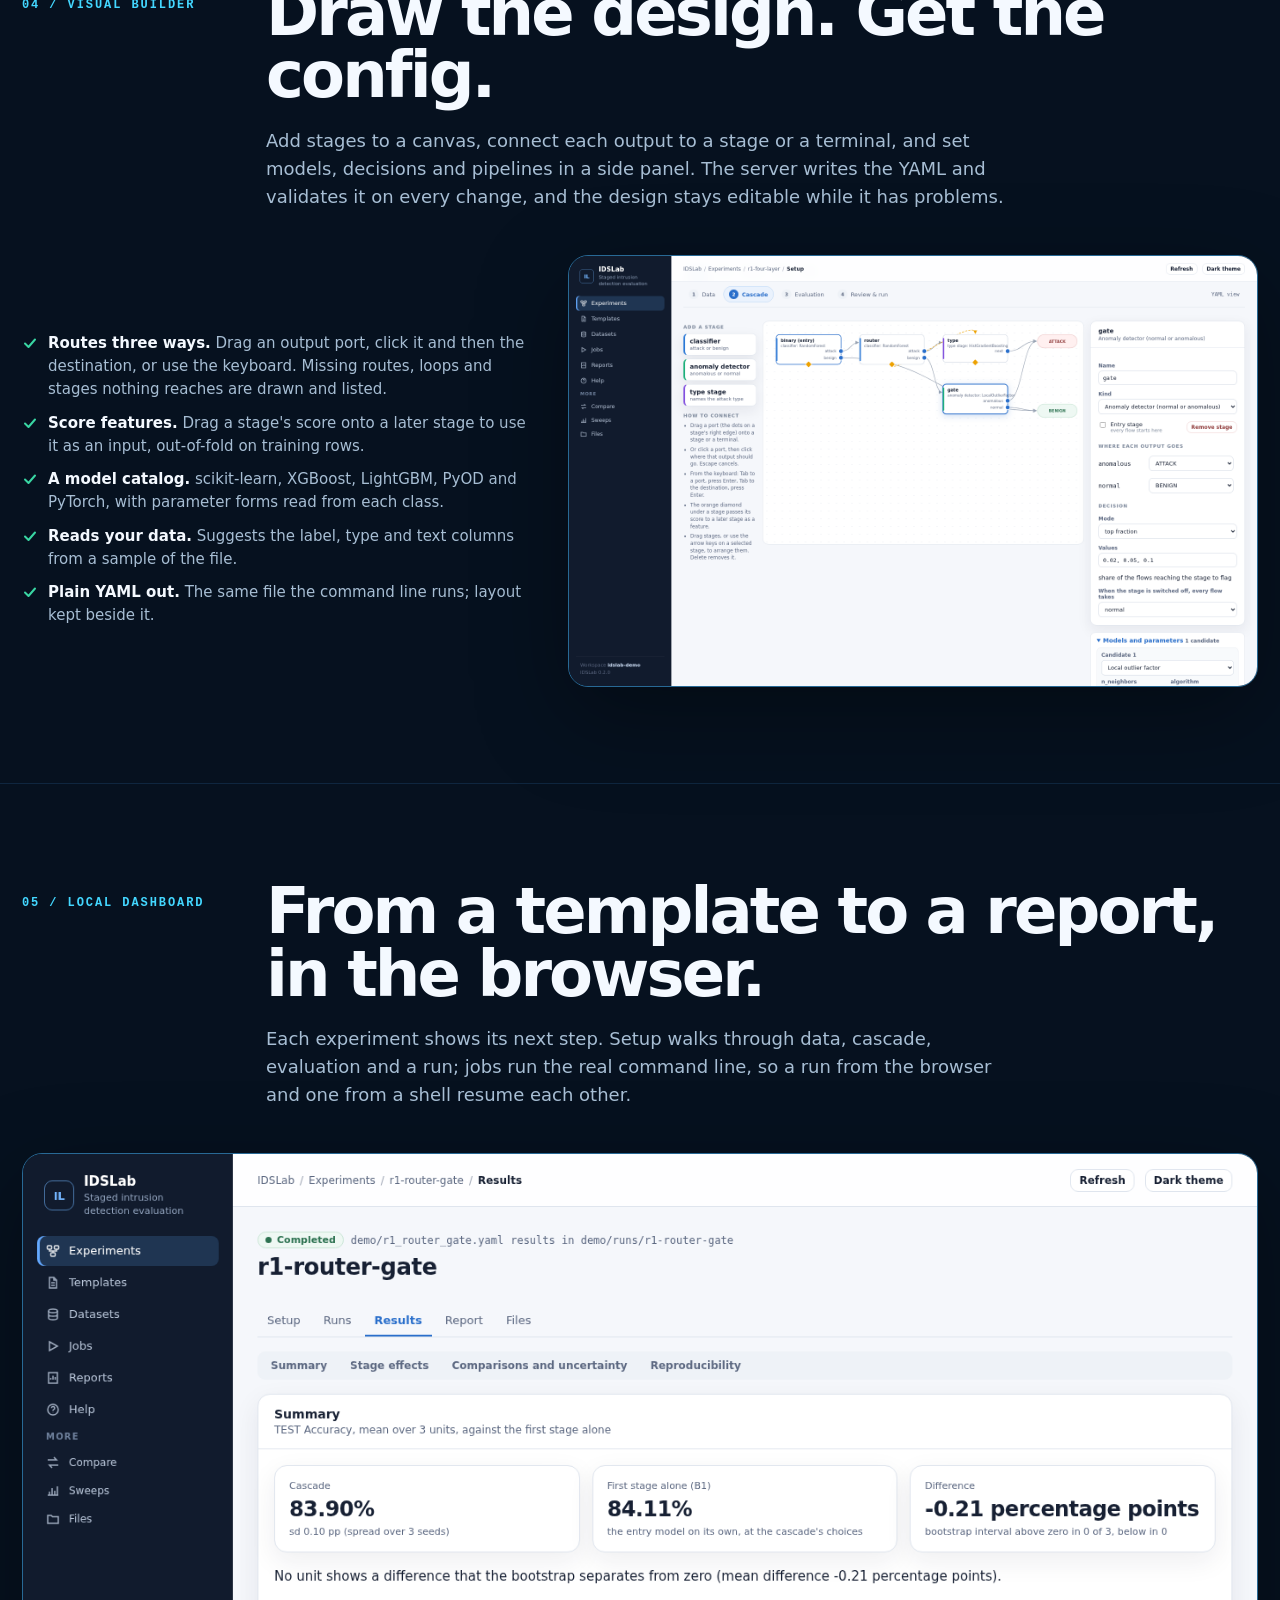
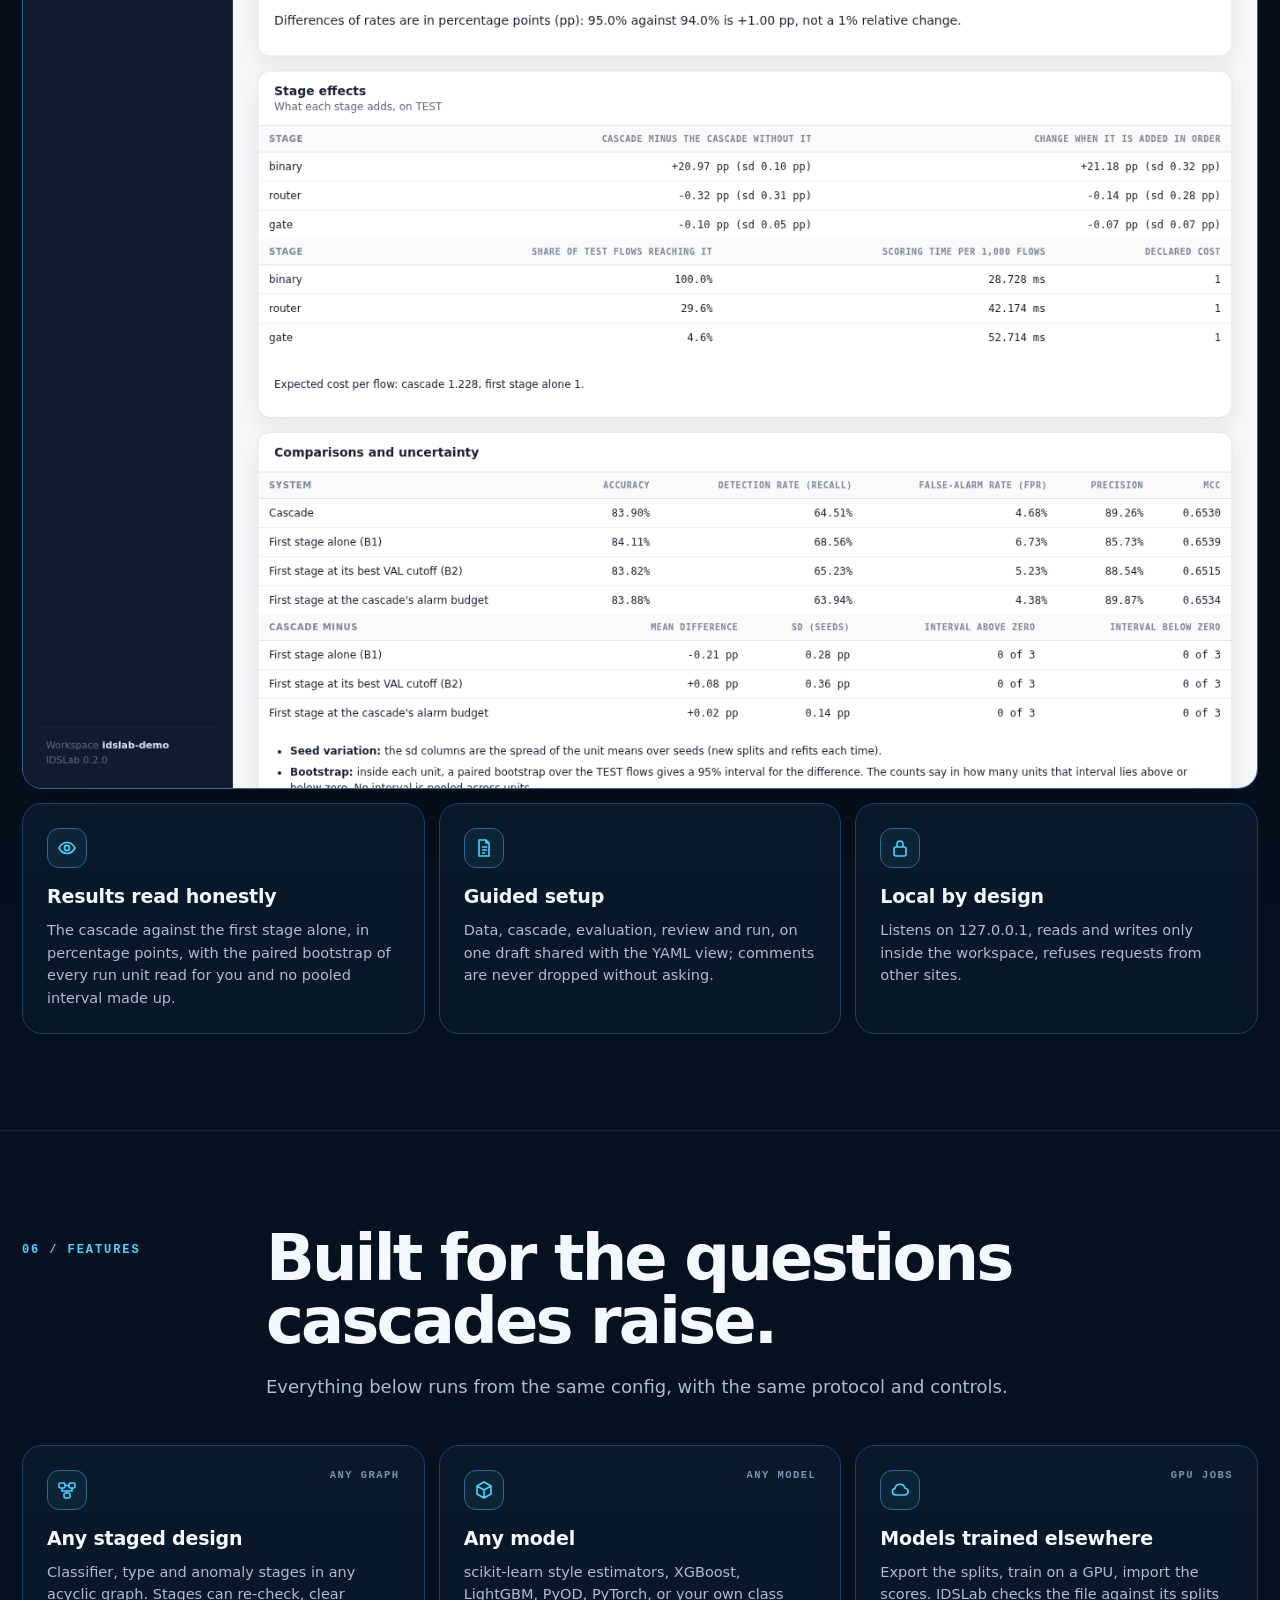
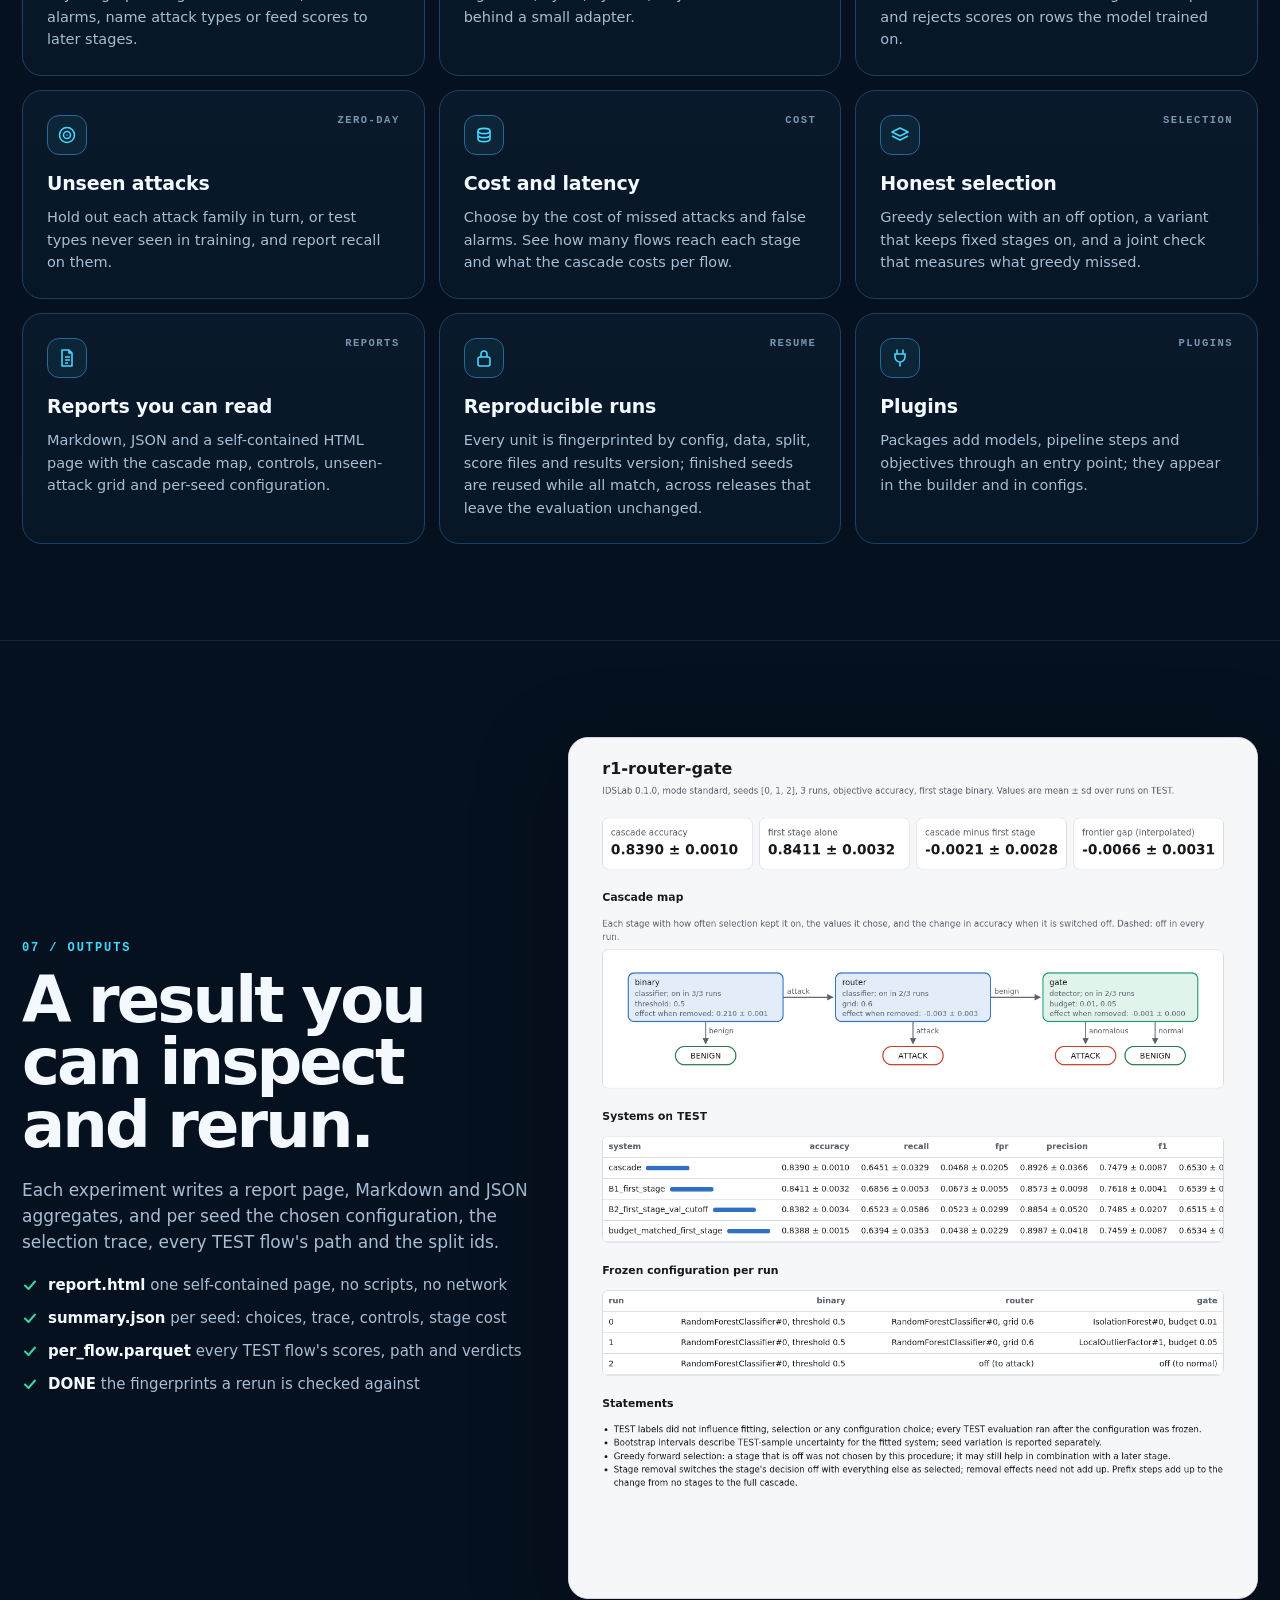
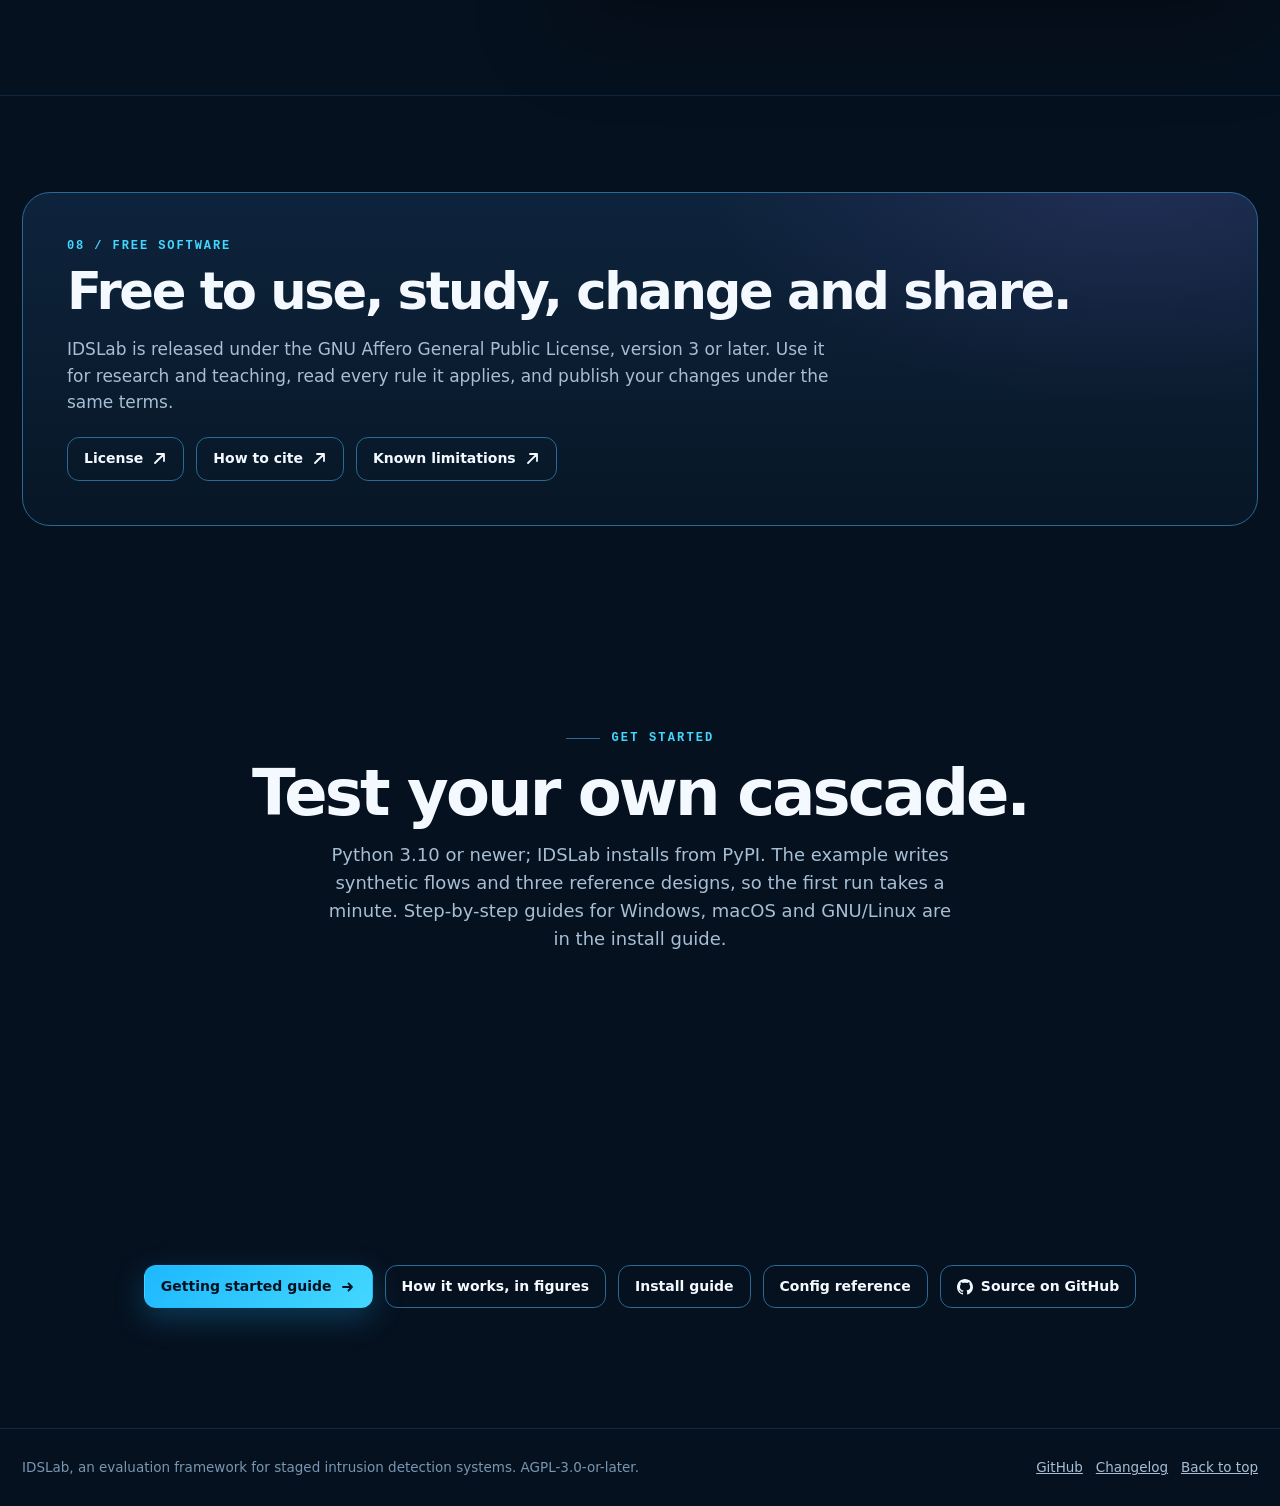
==== commit 9a097747: "Shorten the README; explain a run with its figures on a page of its own The README keeps an overview" ====
--- a/docs/index.html
+++ b/docs/index.html
@@ -318,7 +318,7 @@
     </div>
     <div class="qa">
       <div data-reveal><span class="k">QUESTION 2</span><h3>Could a threshold do the same?</h3>
-        <p>The frontier gap compares the cascade's detection rate with the best the first stage reaches at the same false alarm rate by moving its threshold. A positive gap means the stages reach a point no threshold can.</p>
+        <p>The frontier gap compares the cascade's detection rate with the best the first stage reaches at the same false alarm rate by changing its threshold, or by mixing two thresholds. A positive gap (the report's interpolated value) means the stages reach a point that neither a threshold nor a mix of two can.</p>
         <div class="facts"><span class="fact">gap <b>-0.010</b>, just below the curve</span></div></div>
       <div class="plate" data-reveal><img src="img/frontier-gap.svg" alt="The first stage's ROC curve with its upper hull; the cascade's point lies 0.010 below the hull" loading="lazy" /></div>
     </div>
@@ -335,11 +335,11 @@
   <div class="wrap">
     <div class="shead" data-reveal><div class="num">04 / Visual builder</div><div>
       <h2>Draw the design. Get the config.</h2>
-      <p>Drag stages onto a canvas, wire each output to a stage or a terminal, and set models, decisions and pipelines in a side panel. The server writes the YAML and validates it on every change.</p></div></div>
+      <p>Add stages to a canvas, connect each output to a stage or a terminal, and set models, decisions and pipelines in a side panel. The server writes the YAML and validates it on every change, and the design stays editable while it has problems.</p></div></div>
     <div class="split2">
       <div data-reveal>
         <ul class="ticks">
-          <li><svg class="i"><use href="#i-check"/></svg><span><b>Ports and wires.</b> Drag an output port onto a stage or onto ATTACK or BENIGN; an unrouted port shows in red.</span></li>
+          <li><svg class="i"><use href="#i-check"/></svg><span><b>Routes three ways.</b> Drag an output port, click it and then the destination, or use the keyboard. Missing routes, loops and stages nothing reaches are drawn and listed.</span></li>
           <li><svg class="i"><use href="#i-check"/></svg><span><b>Score features.</b> Drag a stage's score onto a later stage to use it as an input, out-of-fold on training rows.</span></li>
           <li><svg class="i"><use href="#i-check"/></svg><span><b>A model catalog.</b> scikit-learn, XGBoost, LightGBM, PyOD and PyTorch, with parameter forms read from each class.</span></li>
           <li><svg class="i"><use href="#i-check"/></svg><span><b>Reads your data.</b> Suggests the label, type and text columns from a sample of the file.</span></li>
@@ -358,7 +358,7 @@
       <p>Each experiment shows its next step. Setup walks through data, cascade, evaluation and a run; jobs run the real command line, so a run from the browser and one from a shell resume each other.</p></div></div>
     <div class="shot" data-reveal><img src="img/dashboard-run.png" alt="The dashboard's results page: the cascade against the first stage alone on the TEST objective, the bootstrap reading, stage effects and the comparisons with every control" loading="lazy" /></div>
     <div class="grid g3" style="margin-top:14px">
-      <div class="card" data-reveal><div class="ic"><svg><use href="#i-eye"/></svg></div><h3>Results read honestly</h3><p>The cascade against the first stage alone, in percentage points, with the per-seed bootstrap read for you and no pooled interval made up.</p></div>
+      <div class="card" data-reveal><div class="ic"><svg><use href="#i-eye"/></svg></div><h3>Results read honestly</h3><p>The cascade against the first stage alone, in percentage points, with the paired bootstrap of every run unit read for you and no pooled interval made up.</p></div>
       <div class="card" data-reveal><div class="ic"><svg><use href="#i-doc"/></svg></div><h3>Guided setup</h3><p>Data, cascade, evaluation, review and run, on one draft shared with the YAML view; comments are never dropped without asking.</p></div>
       <div class="card" data-reveal><div class="ic"><svg><use href="#i-lock"/></svg></div><h3>Local by design</h3><p>Listens on 127.0.0.1, reads and writes only inside the workspace, refuses requests from other sites.</p></div>
     </div>
@@ -378,7 +378,7 @@
       <div class="card" data-reveal><span class="tag">COST</span><div class="ic"><svg><use href="#i-coin"/></svg></div><h3>Cost and latency</h3><p>Choose by the cost of missed attacks and false alarms. See how many flows reach each stage and what the cascade costs per flow.</p></div>
       <div class="card" data-reveal><span class="tag">SELECTION</span><div class="ic"><svg><use href="#i-layers"/></svg></div><h3>Honest selection</h3><p>Greedy selection with an off option, a variant that keeps fixed stages on, and a joint check that measures what greedy missed.</p></div>
       <div class="card" data-reveal><span class="tag">REPORTS</span><div class="ic"><svg><use href="#i-doc"/></svg></div><h3>Reports you can read</h3><p>Markdown, JSON and a self-contained HTML page with the cascade map, controls, unseen-attack grid and per-seed configuration.</p></div>
-      <div class="card" data-reveal><span class="tag">RESUME</span><div class="ic"><svg><use href="#i-lock"/></svg></div><h3>Reproducible runs</h3><p>Every unit is fingerprinted by config, data, split, score files and version; finished seeds are reused only when all match.</p></div>
+      <div class="card" data-reveal><span class="tag">RESUME</span><div class="ic"><svg><use href="#i-lock"/></svg></div><h3>Reproducible runs</h3><p>Every unit is fingerprinted by config, data, split, score files and results version; finished seeds are reused while all match, across releases that leave the evaluation unchanged.</p></div>
       <div class="card" data-reveal><span class="tag">PLUGINS</span><div class="ic"><svg><use href="#i-plug"/></svg></div><h3>Plugins</h3><p>Packages add models, pipeline steps and objectives through an entry point; they appear in the builder and in configs.</p></div>
     </div>
   </div>
@@ -409,7 +409,7 @@
       <p class="muted" style="font-size:17px;max-width:780px">IDSLab is released under the GNU Affero General Public License, version 3 or later. Use it for research and teaching, read every rule it applies, and publish your changes under the same terms.</p>
       <div class="ctas" style="margin-top:22px">
         <a class="btn" href="https://github.com/hashtagRR/IDSLab/blob/main/LICENSE">License <svg class="i"><use href="#i-out"/></svg></a>
-        <a class="btn" href="https://github.com/hashtagRR/IDSLab/blob/main/CITATION.cff">How to cite <svg class="i"><use href="#i-out"/></svg></a>
+        <a class="btn" href="https://doi.org/10.5281/zenodo.23435536">How to cite <svg class="i"><use href="#i-out"/></svg></a>
         <a class="btn" href="https://github.com/hashtagRR/IDSLab/blob/main/docs/limitations.md">Known limitations <svg class="i"><use href="#i-out"/></svg></a>
       </div>
     </div>
@@ -433,6 +433,7 @@
 <span class="k3">&gt;</span> .\.venv\Scripts\idslab dashboard --workspace demo --open</pre>
     <div class="ctas" style="justify-content:center">
       <a class="btn primary" href="https://github.com/hashtagRR/IDSLab/blob/main/docs/getting-started.md">Getting started guide <svg class="i"><use href="#i-arrow"/></svg></a>
+      <a class="btn" href="https://github.com/hashtagRR/IDSLab/blob/main/docs/how-it-works.md">How it works, in figures</a>
       <a class="btn" href="https://github.com/hashtagRR/IDSLab/blob/main/INSTALL.md">Install guide</a>
       <a class="btn" href="https://github.com/hashtagRR/IDSLab/blob/main/docs/config-reference.md">Config reference</a>
       <a class="btn" href="https://github.com/hashtagRR/IDSLab"><svg class="i"><use href="#i-gh"/></svg>Source on GitHub</a>
